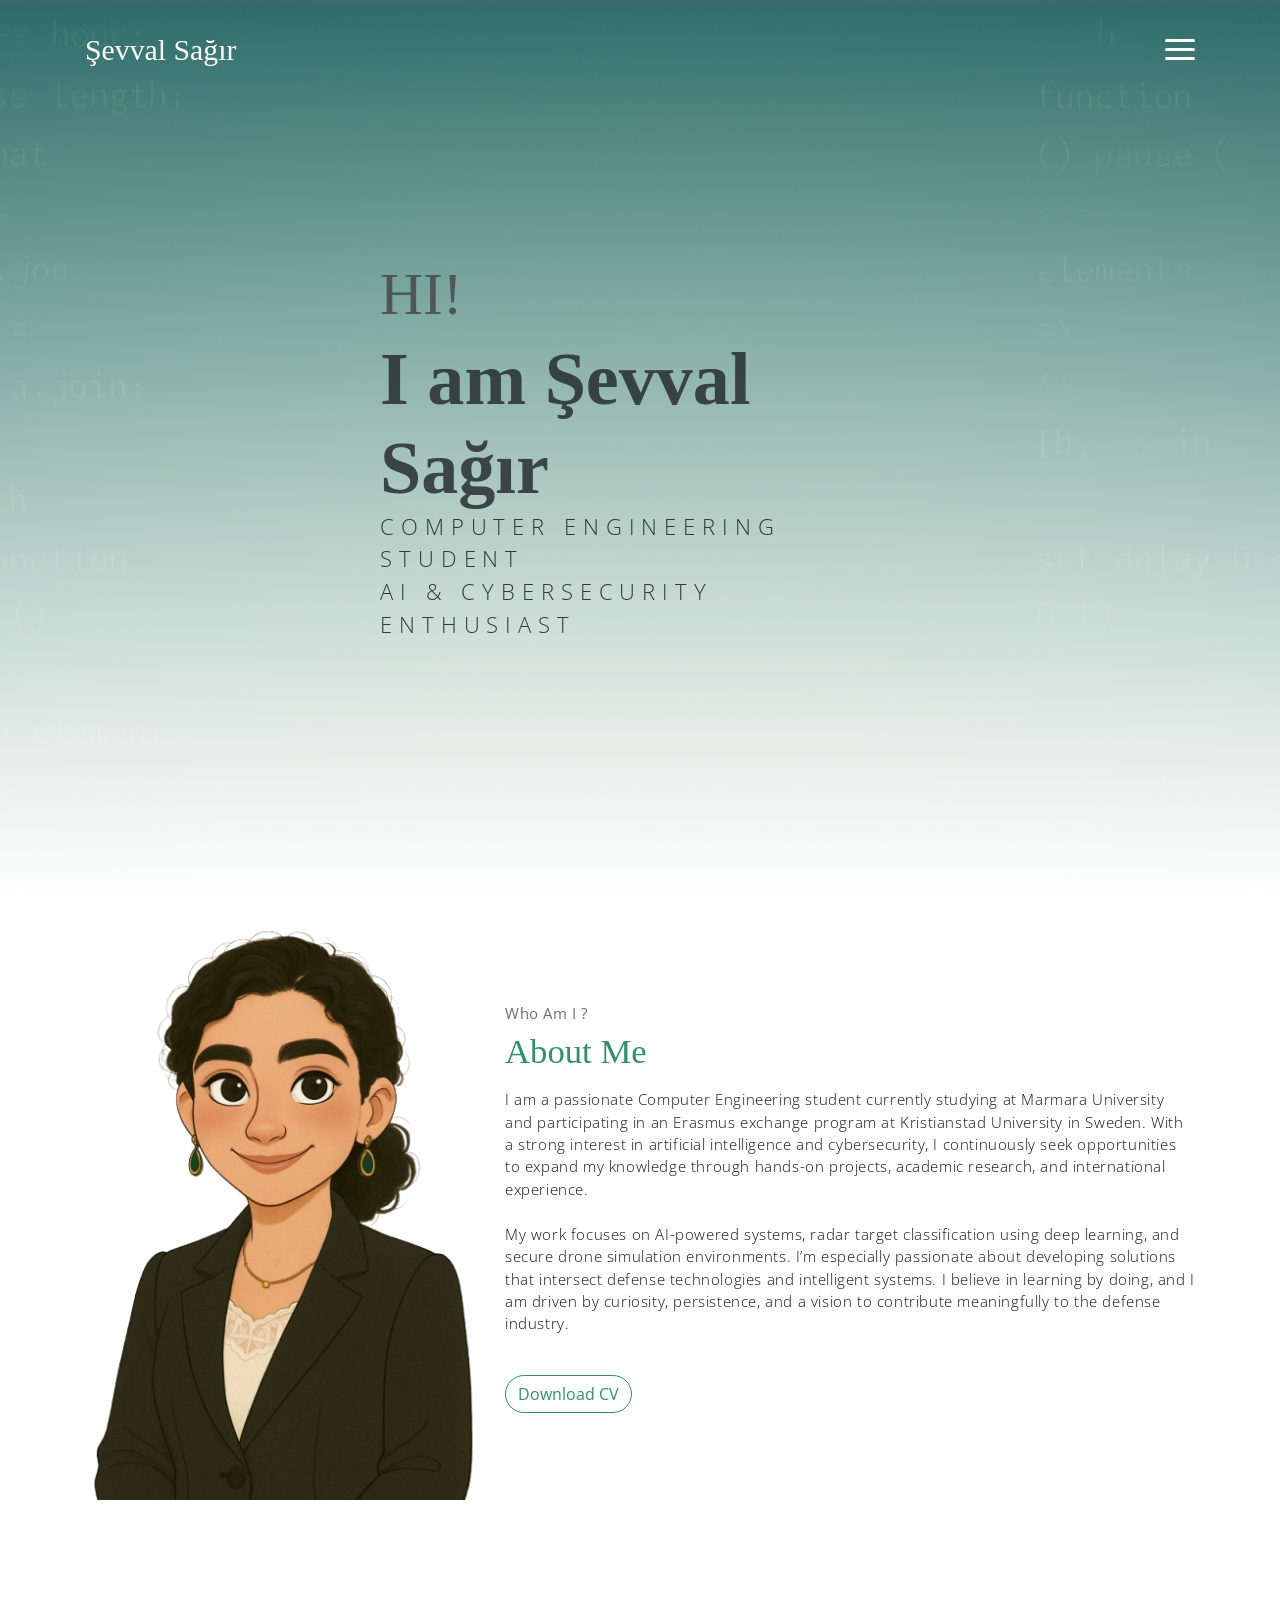
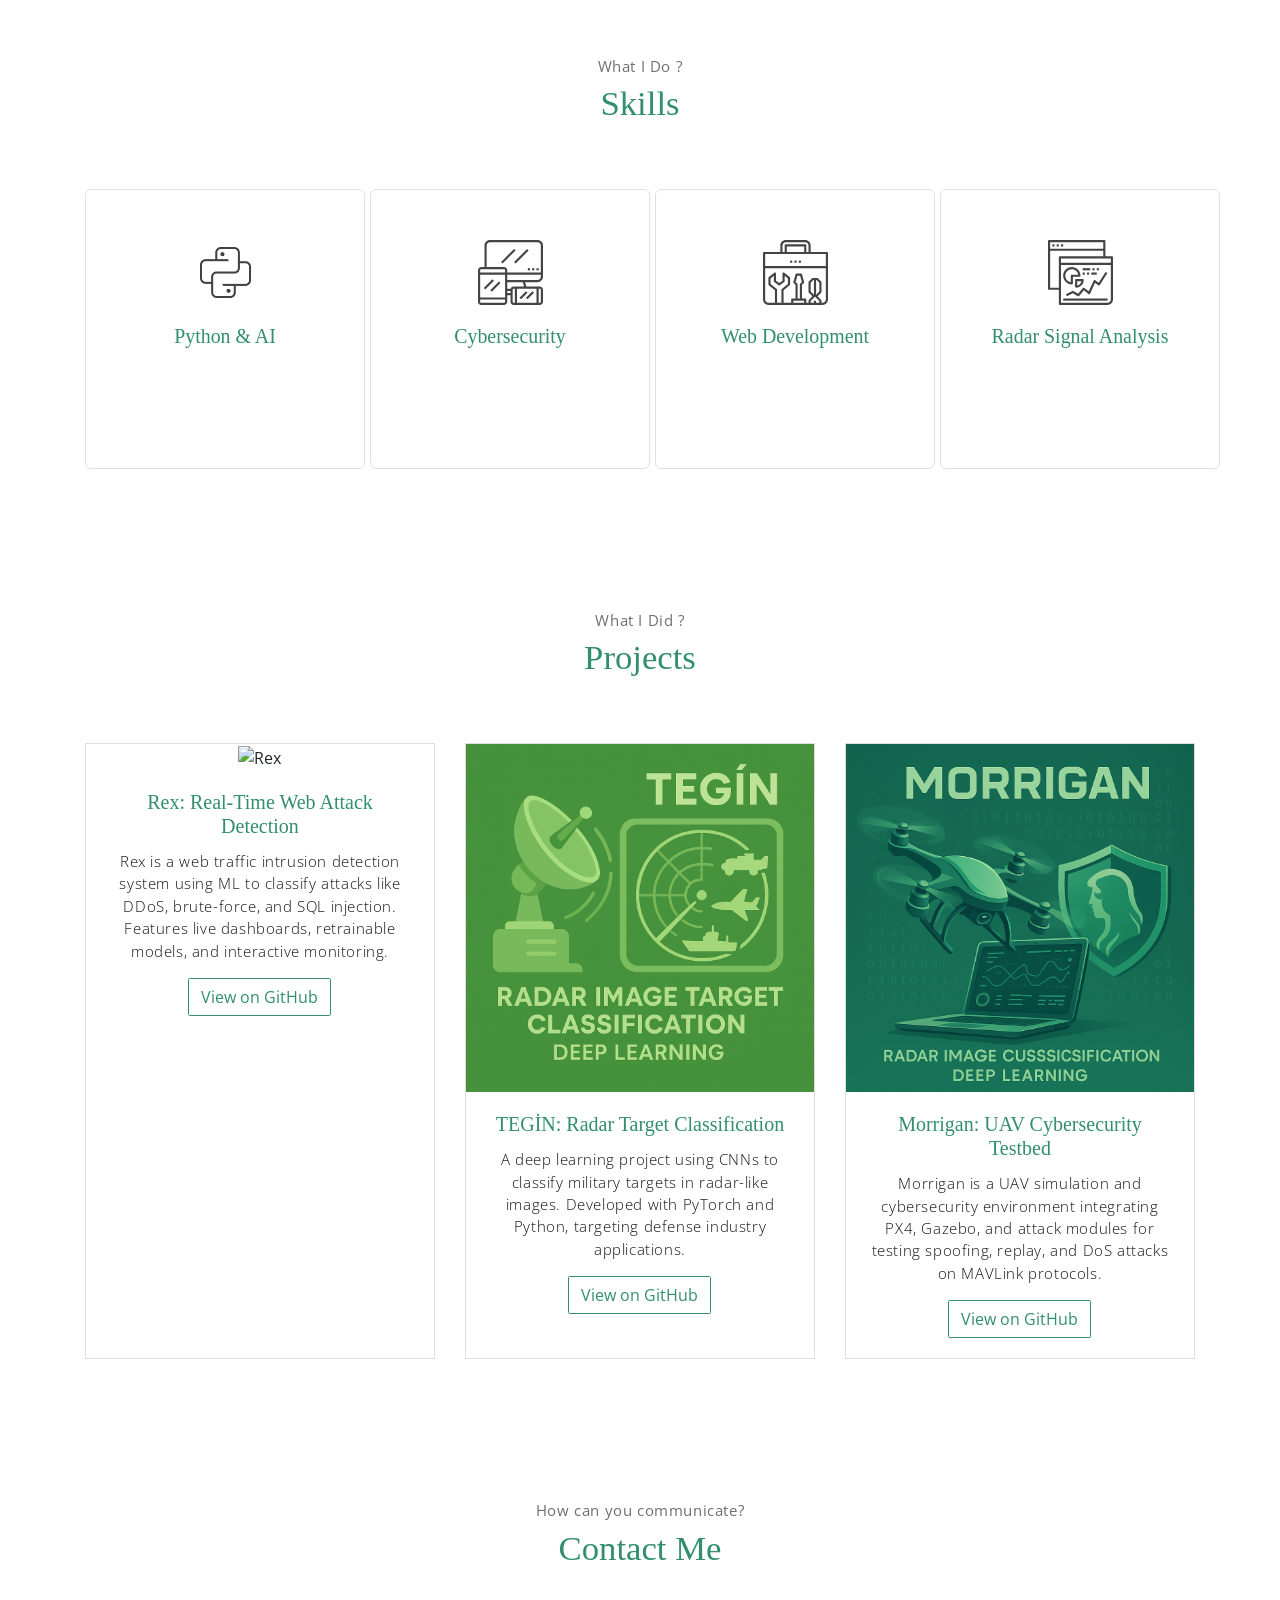
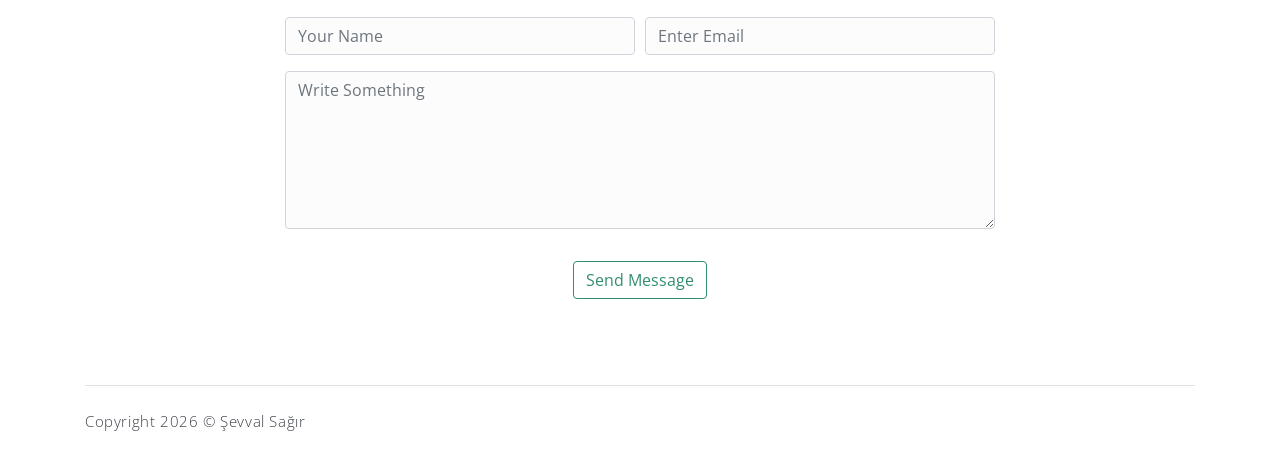
==== index.html @ aa416259 "button deleted" ====
<!DOCTYPE html>
<html lang="en">
<head>
    <meta name="google-site-verification" content="_rKBgtY5rsedYao-g-v3nLQU0LbtRqeBcRqSlI67izA" />
	<meta charset="utf-8">
    <meta name="viewport" content="width=device-width, initial-scale=1, shrink-to-fit=no">
    <title>Şevval Sağır | AI & Cybersecurity Portfolio</title>

<meta name="description" content="Portfolio of Şevval Sağır, a computer engineering student passionate about AI, cybersecurity, UAV systems, and machine learning projects.">

<meta name="keywords" content="Şevval Sağır, AI, cybersecurity, portfolio, drone simulation, radar analysis, machine learning, Python">

<meta name="author" content="Şevval Sağır">

    <title>Şevval Sağır</title>
    <!-- font icons -->
    <link rel="stylesheet" href="assets/vendors/themify-icons/css/themify-icons.css">
    <!-- Bootstrap + Meyawo main styles -->
	<link rel="stylesheet" href="assets/css/meyawo.css">
</head>
<body data-spy="scroll" data-target=".navbar" data-offset="40" id="home">

    <!-- Page Navbar -->
    <nav class="custom-navbar" data-spy="affix" data-offset-top="20">
        <div class="container">
            <a class="logo" href="#">Şevval Sağır</a>         
            <ul class="nav">
                <li class="item">
                    <a class="link" href="#home">Home</a>
                </li>
                <li class="item">
                    <a class="link" href="#about">About</a>
                </li>
                <li class="item">
                    <a class="link" href="#portfolio">Projects</a>

                </li>
                <li class="item">
                    <a class="link" href="#contact">Contact</a>
            </ul>
            <a href="javascript:void(0)" id="nav-toggle" class="hamburger hamburger--elastic">
                <div class="hamburger-box">
                  <div class="hamburger-inner"></div>
                </div>
            </a>
        </div>          
    </nav><!-- End of Page Navbar -->

    <!-- page header -->
    <header id="home" class="header">
        <div class="overlay"></div>
        <div class="header-content container">
            <h1 class="header-title">
                <span class="up">HI!</span>
                <span class="down">I am Şevval Sağır</span>
            </h1>
            <p class="header-subtitle">COMPUTER ENGINEERING STUDENT <br> AI & CYBERSECURITY ENTHUSIAST</p>            
        </div>              
    </header><!-- end of page header -->

    <!-- about section -->
    <section class="section pt-0" id="about">
        <!-- container -->
        <div class="container text-center">
            <!-- about wrapper -->
            <div class="about">
                <div class="about-img-holder">
                    <img src="assets/imgs/sev.png" class="about-img" alt="picture of Şevval Sağır">
                </div>
                <div class="about-caption">
                    <p class="section-subtitle">Who Am I ?</p>
                    <h2 class="section-title mb-3">About Me</h2>
                    <p>
                        I am a passionate Computer Engineering student currently studying at Marmara University and participating in an Erasmus exchange program at Kristianstad University in Sweden. With a strong interest in artificial intelligence and cybersecurity, I continuously seek opportunities to expand my knowledge through hands-on projects, academic research, and international experience.
                        <br><br> My work focuses on AI-powered systems, radar target classification using deep learning, and secure drone simulation environments. I’m especially passionate about developing solutions that intersect defense technologies and intelligent systems. I believe in learning by doing, and I am driven by curiosity, persistence, and a vision to contribute meaningfully to the defense industry.
                    </p>
                    <button class="btn-rounded btn btn-outline-primary mt-4">Download CV</button>
                </div>              
            </div><!-- end of about wrapper -->
        </div><!-- end of container -->
    </section> <!-- end of about section -->

<!-- service section -->
<section class="section" id="skills">
    <div class="container text-center">
        <p class="section-subtitle">What I Do ?</p>
        <h6 class="section-title mb-6">Skills</h6>
        <!-- row -->
        <div class="row">
            <div class="col-md-6 col-lg-3">
                <div class="service-card">
                    <div class="body">
                        <img src="assets/imgs/python.png" alt="Python Icon" class="icon">
                        <h6 class="title">Python & AI</h6>
                        <p class="subtitle">Experience in machine learning models, chatbot development, and AI-driven systems using Python.</p>
                    </div>
                </div>
            </div>
            <div class="col-md-6 col-lg-3">
                <div class="service-card">
                    <div class="body">
                        <img src="assets/imgs/responsive.svg" alt="Cybersecurity Icon" class="icon">
                        <h6 class="title">Cybersecurity</h6>
                        <p class="subtitle">Skilled in simulating and testing secure environments, with a focus on drone systems and Linux kernel modules.</p>
                    </div>
                </div>
            </div>
            <div class="col-md-6 col-lg-3">
                <div class="service-card">
                    <div class="body">
                        <img src="assets/imgs/toolbox.svg" alt="Web Design Icon" class="icon">
                        <h6 class="title">Web Development</h6>
                        <p class="subtitle">Proficient in HTML, CSS, JavaScript and responsive design; capable of building functional, elegant interfaces.</p>
                    </div>
                </div>
            </div>
            <div class="col-md-6 col-lg-3">
                <div class="service-card">
                    <div class="body">
                        <img src="assets/imgs/analytics.svg" alt="Radar Analysis Icon" class="icon">
                        <h6 class="title">Radar Signal Analysis</h6>
                        <p class="subtitle">Applying CNN to classify targets using radar image datasets such as MSTAR for defense-oriented applications.</p>
                    </div>
                </div>
            </div>
        </div><!-- end of row -->
    </div>
</section><!-- end of service section -->

<!-- portfolio section -->
<section class="section" id="portfolio">
    <div class="container text-center">
        <p class="section-subtitle">What I Did ?</p>
        <h6 class="section-title mb-6">Projects</h6>
        <!-- row -->
        <div class="row">
            <div class="col-md-6 col-lg-4">
                <div class="card portfolio-card h-100">
                    <img src="assets/imgs/rex.png" class="card-img-top" alt="Rex">
                    <div class="card-body">
                        <h5 class="card-title">Rex: Real-Time Web Attack Detection</h5>
                        <p class="card-text">Rex is a web traffic intrusion detection system using ML to classify attacks like DDoS, brute-force, and SQL injection. Features live dashboards, retrainable models, and interactive monitoring.</p>
                        <a href="https://github.com/sevvalsagir/Rex-AI" target="_blank" class="btn btn-outline-primary">View on GitHub</a>
                    </div>
                </div>
            </div>

            <div class="col-md-6 col-lg-4">
                <div class="card portfolio-card h-100">
                    <img src="assets/imgs/tegin.png" class="card-img-top" alt="TEGİN">
                    <div class="card-body">
                        <h5 class="card-title">TEGİN: Radar Target Classification</h5>
                        <p class="card-text">A deep learning project using CNNs to classify military targets in radar-like images. Developed with PyTorch and Python, targeting defense industry applications.</p>
                        <a href="https://github.com/sevvalsagir/tegin" target="_blank" class="btn btn-outline-primary">View on GitHub</a>
                    </div>
                </div>
            </div>

            <div class="col-md-6 col-lg-4">
                <div class="card portfolio-card h-100">
                    <img src="assets/imgs/mor.png" class="card-img-top" alt="Morrigan">
                    <div class="card-body">
                        <h5 class="card-title">Morrigan: UAV Cybersecurity Testbed</h5>
                        <p class="card-text">Morrigan is a UAV simulation and cybersecurity environment integrating PX4, Gazebo, and attack modules for testing spoofing, replay, and DoS attacks on MAVLink protocols.</p>
                        <a href="https://github.com/sevvalsagir/morrigan-uav-cyberlab" target="_blank" class="btn btn-outline-primary">View on GitHub</a>
                    </div>
                </div>
            </div>

        
        </div><!-- end of row -->
    </div><!-- end of container -->
</section> <!-- end of portfolio section -->

    <!-- contact section -->
<section class="section" id="contact">
    <div class="container text-center">
        <p class="section-subtitle">How can you communicate?</p>
        <h6 class="section-title mb-5">Contact Me</h6>
        <!-- contact form -->
        <form action="https://formspree.io/f/mqaqkdav" method="POST" class="contact-form col-md-10 col-lg-8 m-auto">
            <div class="form-row">
                <div class="form-group col-sm-6">
                    <input type="text" name="name" class="form-control" placeholder="Your Name" required>                 
                </div>
                <div class="form-group col-sm-6">
                    <input type="email" name="email" class="form-control" placeholder="Enter Email" required>                 
                </div>
                <div class="form-group col-sm-12">
                    <textarea name="message" id="comment" rows="6" class="form-control" placeholder="Write Something" required></textarea>
                </div>
                <div class="form-group col-sm-12 mt-3">
                    <input type="submit" value="Send Message" class="btn btn-outline-primary rounded">                 
                </div>
            </div>  
        </form><!-- end of contact form -->
    </div><!-- end of container -->
</section><!-- end of contact section -->

    <!-- footer -->
    <div class="container">
        <footer class="footer">       
            <p class="mb-0">Copyright <script>document.write(new Date().getFullYear())</script> &copy; <a href="http://www.devcrud.com">Şevval Sağır</a></p>
           
        </footer>
    </div> <!-- end of page footer -->
	
	<!-- core  -->
    <script src="assets/vendors/jquery/jquery-3.4.1.js"></script>
    <script src="assets/vendors/bootstrap/bootstrap.bundle.js"></script>

    <!-- bootstrap 3 affix -->
	<script src="assets/vendors/bootstrap/bootstrap.affix.js"></script>

    <!-- Meyawo js -->
    <script src="assets/js/meyawo.js"></script>

</body>
</html>
---- assets/vendors/themify-icons/css/themify-icons.css ----
@font-face {
	font-family: 'themify';
	src:url("../fonts/themify.eot?-fvbane");
	src:url("../fonts/themify.eot?#iefix-fvbane") format("embedded-opentype"),
		url("../fonts/themify.woff?-fvbane") format("woff"),
		url("../fonts/themify.ttf?-fvbane") format("truetype"),
		url("../fonts/themify.svg?-fvbane#themify") format("svg");
	font-weight: normal;
	font-style: normal;
}

[class^="ti-"], [class*=" ti-"] {
	font-family: 'themify';
	speak: none;
	font-style: normal;
	font-weight: normal;
	font-variant: normal;
	text-transform: none;
	line-height: 1;

	/* Better Font Rendering =========== */
	-webkit-font-smoothing: antialiased;
	-moz-osx-font-smoothing: grayscale;
}

.ti-wand:before {
	content: "\e600";
}
.ti-volume:before {
	content: "\e601";
}
.ti-user:before {
	content: "\e602";
}
.ti-unlock:before {
	content: "\e603";
}
.ti-unlink:before {
	content: "\e604";
}
.ti-trash:before {
	content: "\e605";
}
.ti-thought:before {
	content: "\e606";
}
.ti-target:before {
	content: "\e607";
}
.ti-tag:before {
	content: "\e608";
}
.ti-tablet:before {
	content: "\e609";
}
.ti-star:before {
	content: "\e60a";
}
.ti-spray:before {
	content: "\e60b";
}
.ti-signal:before {
	content: "\e60c";
}
.ti-shopping-cart:before {
	content: "\e60d";
}
.ti-shopping-cart-full:before {
	content: "\e60e";
}
.ti-settings:before {
	content: "\e60f";
}
.ti-search:before {
	content: "\e610";
}
.ti-zoom-in:before {
	content: "\e611";
}
.ti-zoom-out:before {
	content: "\e612";
}
.ti-cut:before {
	content: "\e613";
}
.ti-ruler:before {
	content: "\e614";
}
.ti-ruler-pencil:before {
	content: "\e615";
}
.ti-ruler-alt:before {
	content: "\e616";
}
.ti-bookmark:before {
	content: "\e617";
}
.ti-bookmark-alt:before {
	content: "\e618";
}
.ti-reload:before {
	content: "\e619";
}
.ti-plus:before {
	content: "\e61a";
}
.ti-pin:before {
	content: "\e61b";
}
.ti-pencil:before {
	content: "\e61c";
}
.ti-pencil-alt:before {
	content: "\e61d";
}
.ti-paint-roller:before {
	content: "\e61e";
}
.ti-paint-bucket:before {
	content: "\e61f";
}
.ti-na:before {
	content: "\e620";
}
.ti-mobile:before {
	content: "\e621";
}
.ti-minus:before {
	content: "\e622";
}
.ti-medall:before {
	content: "\e623";
}
.ti-medall-alt:before {
	content: "\e624";
}
.ti-marker:before {
	content: "\e625";
}
.ti-marker-alt:before {
	content: "\e626";
}
.ti-arrow-up:before {
	content: "\e627";
}
.ti-arrow-right:before {
	content: "\e628";
}
.ti-arrow-left:before {
	content: "\e629";
}
.ti-arrow-down:before {
	content: "\e62a";
}
.ti-lock:before {
	content: "\e62b";
}
.ti-location-arrow:before {
	content: "\e62c";
}
.ti-link:before {
	content: "\e62d";
}
.ti-layout:before {
	content: "\e62e";
}
.ti-layers:before {
	content: "\e62f";
}
.ti-layers-alt:before {
	content: "\e630";
}
.ti-key:before {
	content: "\e631";
}
.ti-import:before {
	content: "\e632";
}
.ti-image:before {
	content: "\e633";
}
.ti-heart:before {
	content: "\e634";
}
.ti-heart-broken:before {
	content: "\e635";
}
.ti-hand-stop:before {
	content: "\e636";
}
.ti-hand-open:before {
	content: "\e637";
}
.ti-hand-drag:before {
	content: "\e638";
}
.ti-folder:before {
	content: "\e639";
}
.ti-flag:before {
	content: "\e63a";
}
.ti-flag-alt:before {
	content: "\e63b";
}
.ti-flag-alt-2:before {
	content: "\e63c";
}
.ti-eye:before {
	content: "\e63d";
}
.ti-export:before {
	content: "\e63e";
}
.ti-exchange-vertical:before {
	content: "\e63f";
}
.ti-desktop:before {
	content: "\e640";
}
.ti-cup:before {
	content: "\e641";
}
.ti-crown:before {
	content: "\e642";
}
.ti-comments:before {
	content: "\e643";
}
.ti-comment:before {
	content: "\e644";
}
.ti-comment-alt:before {
	content: "\e645";
}
.ti-close:before {
	content: "\e646";
}
.ti-clip:before {
	content: "\e647";
}
.ti-angle-up:before {
	content: "\e648";
}
.ti-angle-right:before {
	content: "\e649";
}
.ti-angle-left:before {
	content: "\e64a";
}
.ti-angle-down:before {
	content: "\e64b";
}
.ti-check:before {
	content: "\e64c";
}
.ti-check-box:before {
	content: "\e64d";
}
.ti-camera:before {
	content: "\e64e";
}
.ti-announcement:before {
	content: "\e64f";
}
.ti-brush:before {
	content: "\e650";
}
.ti-briefcase:before {
	content: "\e651";
}
.ti-bolt:before {
	content: "\e652";
}
.ti-bolt-alt:before {
	content: "\e653";
}
.ti-blackboard:before {
	content: "\e654";
}
.ti-bag:before {
	content: "\e655";
}
.ti-move:before {
	content: "\e656";
}
.ti-arrows-vertical:before {
	content: "\e657";
}
.ti-arrows-horizontal:before {
	content: "\e658";
}
.ti-fullscreen:before {
	content: "\e659";
}
.ti-arrow-top-right:before {
	content: "\e65a";
}
.ti-arrow-top-left:before {
	content: "\e65b";
}
.ti-arrow-circle-up:before {
	content: "\e65c";
}
.ti-arrow-circle-right:before {
	content: "\e65d";
}
.ti-arrow-circle-left:before {
	content: "\e65e";
}
.ti-arrow-circle-down:before {
	content: "\e65f";
}
.ti-angle-double-up:before {
	content: "\e660";
}
.ti-angle-double-right:before {
	content: "\e661";
}
.ti-angle-double-left:before {
	content: "\e662";
}
.ti-angle-double-down:before {
	content: "\e663";
}
.ti-zip:before {
	content: "\e664";
}
.ti-world:before {
	content: "\e665";
}
.ti-wheelchair:before {
	content: "\e666";
}
.ti-view-list:before {
	content: "\e667";
}
.ti-view-list-alt:before {
	content: "\e668";
}
.ti-view-grid:before {
	content: "\e669";
}
.ti-uppercase:before {
	content: "\e66a";
}
.ti-upload:before {
	content: "\e66b";
}
.ti-underline:before {
	content: "\e66c";
}
.ti-truck:before {
	content: "\e66d";
}
.ti-timer:before {
	content: "\e66e";
}
.ti-ticket:before {
	content: "\e66f";
}
.ti-thumb-up:before {
	content: "\e670";
}
.ti-thumb-down:before {
	content: "\e671";
}
.ti-text:before {
	content: "\e672";
}
.ti-stats-up:before {
	content: "\e673";
}
.ti-stats-down:before {
	content: "\e674";
}
.ti-split-v:before {
	content: "\e675";
}
.ti-split-h:before {
	content: "\e676";
}
.ti-smallcap:before {
	content: "\e677";
}
.ti-shine:before {
	content: "\e678";
}
.ti-shift-right:before {
	content: "\e679";
}
.ti-shift-left:before {
	content: "\e67a";
}
.ti-shield:before {
	content: "\e67b";
}
.ti-notepad:before {
	content: "\e67c";
}
.ti-server:before {
	content: "\e67d";
}
.ti-quote-right:before {
	content: "\e67e";
}
.ti-quote-left:before {
	content: "\e67f";
}
.ti-pulse:before {
	content: "\e680";
}
.ti-printer:before {
	content: "\e681";
}
.ti-power-off:before {
	content: "\e682";
}
.ti-plug:before {
	content: "\e683";
}
.ti-pie-chart:before {
	content: "\e684";
}
.ti-paragraph:before {
	content: "\e685";
}
.ti-panel:before {
	content: "\e686";
}
.ti-package:before {
	content: "\e687";
}
.ti-music:before {
	content: "\e688";
}
.ti-music-alt:before {
	content: "\e689";
}
.ti-mouse:before {
	content: "\e68a";
}
.ti-mouse-alt:before {
	content: "\e68b";
}
.ti-money:before {
	content: "\e68c";
}
.ti-microphone:before {
	content: "\e68d";
}
.ti-menu:before {
	content: "\e68e";
}
.ti-menu-alt:before {
	content: "\e68f";
}
.ti-map:before {
	content: "\e690";
}
.ti-map-alt:before {
	content: "\e691";
}
.ti-loop:before {
	content: "\e692";
}
.ti-location-pin:before {
	content: "\e693";
}
.ti-list:before {
	content: "\e694";
}
.ti-light-bulb:before {
	content: "\e695";
}
.ti-Italic:before {
	content: "\e696";
}
.ti-info:before {
	content: "\e697";
}
.ti-infinite:before {
	content: "\e698";
}
.ti-id-badge:before {
	content: "\e699";
}
.ti-hummer:before {
	content: "\e69a";
}
.ti-home:before {
	content: "\e69b";
}
.ti-help:before {
	content: "\e69c";
}
.ti-headphone:before {
	content: "\e69d";
}
.ti-harddrives:before {
	content: "\e69e";
}
.ti-harddrive:before {
	content: "\e69f";
}
.ti-gift:before {
	content: "\e6a0";
}
.ti-game:before {
	content: "\e6a1";
}
.ti-filter:before {
	content: "\e6a2";
}
.ti-files:before {
	content: "\e6a3";
}
.ti-file:before {
	content: "\e6a4";
}
.ti-eraser:before {
	content: "\e6a5";
}
.ti-envelope:before {
	content: "\e6a6";
}
.ti-download:before {
	content: "\e6a7";
}
.ti-direction:before {
	content: "\e6a8";
}
.ti-direction-alt:before {
	content: "\e6a9";
}
.ti-dashboard:before {
	content: "\e6aa";
}
.ti-control-stop:before {
	content: "\e6ab";
}
.ti-control-shuffle:before {
	content: "\e6ac";
}
.ti-control-play:before {
	content: "\e6ad";
}
.ti-control-pause:before {
	content: "\e6ae";
}
.ti-control-forward:before {
	content: "\e6af";
}
.ti-control-backward:before {
	content: "\e6b0";
}
.ti-cloud:before {
	content: "\e6b1";
}
.ti-cloud-up:before {
	content: "\e6b2";
}
.ti-cloud-down:before {
	content: "\e6b3";
}
.ti-clipboard:before {
	content: "\e6b4";
}
.ti-car:before {
	content: "\e6b5";
}
.ti-calendar:before {
	content: "\e6b6";
}
.ti-book:before {
	content: "\e6b7";
}
.ti-bell:before {
	content: "\e6b8";
}
.ti-basketball:before {
	content: "\e6b9";
}
.ti-bar-chart:before {
	content: "\e6ba";
}
.ti-bar-chart-alt:before {
	content: "\e6bb";
}
.ti-back-right:before {
	content: "\e6bc";
}
.ti-back-left:before {
	content: "\e6bd";
}
.ti-arrows-corner:before {
	content: "\e6be";
}
.ti-archive:before {
	content: "\e6bf";
}
.ti-anchor:before {
	content: "\e6c0";
}
.ti-align-right:before {
	content: "\e6c1";
}
.ti-align-left:before {
	content: "\e6c2";
}
.ti-align-justify:before {
	content: "\e6c3";
}
.ti-align-center:before {
	content: "\e6c4";
}
.ti-alert:before {
	content: "\e6c5";
}
.ti-alarm-clock:before {
	content: "\e6c6";
}
.ti-agenda:before {
	content: "\e6c7";
}
.ti-write:before {
	content: "\e6c8";
}
.ti-window:before {
	content: "\e6c9";
}
.ti-widgetized:before {
	content: "\e6ca";
}
.ti-widget:before {
	content: "\e6cb";
}
.ti-widget-alt:before {
	content: "\e6cc";
}
.ti-wallet:before {
	content: "\e6cd";
}
.ti-video-clapper:before {
	content: "\e6ce";
}
.ti-video-camera:before {
	content: "\e6cf";
}
.ti-vector:before {
	content: "\e6d0";
}
.ti-themify-logo:before {
	content: "\e6d1";
}
.ti-themify-favicon:before {
	content: "\e6d2";
}
.ti-themify-favicon-alt:before {
	content: "\e6d3";
}
.ti-support:before {
	content: "\e6d4";
}
.ti-stamp:before {
	content: "\e6d5";
}
.ti-split-v-alt:before {
	content: "\e6d6";
}
.ti-slice:before {
	content: "\e6d7";
}
.ti-shortcode:before {
	content: "\e6d8";
}
.ti-shift-right-alt:before {
	content: "\e6d9";
}
.ti-shift-left-alt:before {
	content: "\e6da";
}
.ti-ruler-alt-2:before {
	content: "\e6db";
}
.ti-receipt:before {
	content: "\e6dc";
}
.ti-pin2:before {
	content: "\e6dd";
}
.ti-pin-alt:before {
	content: "\e6de";
}
.ti-pencil-alt2:before {
	content: "\e6df";
}
.ti-palette:before {
	content: "\e6e0";
}
.ti-more:before {
	content: "\e6e1";
}
.ti-more-alt:before {
	content: "\e6e2";
}
.ti-microphone-alt:before {
	content: "\e6e3";
}
.ti-magnet:before {
	content: "\e6e4";
}
.ti-line-double:before {
	content: "\e6e5";
}
.ti-line-dotted:before {
	content: "\e6e6";
}
.ti-line-dashed:before {
	content: "\e6e7";
}
.ti-layout-width-full:before {
	content: "\e6e8";
}
.ti-layout-width-default:before {
	content: "\e6e9";
}
.ti-layout-width-default-alt:before {
	content: "\e6ea";
}
.ti-layout-tab:before {
	content: "\e6eb";
}
.ti-layout-tab-window:before {
	content: "\e6ec";
}
.ti-layout-tab-v:before {
	content: "\e6ed";
}
.ti-layout-tab-min:before {
	content: "\e6ee";
}
.ti-layout-slider:before {
	content: "\e6ef";
}
.ti-layout-slider-alt:before {
	content: "\e6f0";
}
.ti-layout-sidebar-right:before {
	content: "\e6f1";
}
.ti-layout-sidebar-none:before {
	content: "\e6f2";
}
.ti-layout-sidebar-left:before {
	content: "\e6f3";
}
.ti-layout-placeholder:before {
	content: "\e6f4";
}
.ti-layout-menu:before {
	content: "\e6f5";
}
.ti-layout-menu-v:before {
	content: "\e6f6";
}
.ti-layout-menu-separated:before {
	content: "\e6f7";
}
.ti-layout-menu-full:before {
	content: "\e6f8";
}
.ti-layout-media-right-alt:before {
	content: "\e6f9";
}
.ti-layout-media-right:before {
	content: "\e6fa";
}
.ti-layout-media-overlay:before {
	content: "\e6fb";
}
.ti-layout-media-overlay-alt:before {
	content: "\e6fc";
}
.ti-layout-media-overlay-alt-2:before {
	content: "\e6fd";
}
.ti-layout-media-left-alt:before {
	content: "\e6fe";
}
.ti-layout-media-left:before {
	content: "\e6ff";
}
.ti-layout-media-center-alt:before {
	content: "\e700";
}
.ti-layout-media-center:before {
	content: "\e701";
}
.ti-layout-list-thumb:before {
	content: "\e702";
}
.ti-layout-list-thumb-alt:before {
	content: "\e703";
}
.ti-layout-list-post:before {
	content: "\e704";
}
.ti-layout-list-large-image:before {
	content: "\e705";
}
.ti-layout-line-solid:before {
	content: "\e706";
}
.ti-layout-grid4:before {
	content: "\e707";
}
.ti-layout-grid3:before {
	content: "\e708";
}
.ti-layout-grid2:before {
	content: "\e709";
}
.ti-layout-grid2-thumb:before {
	content: "\e70a";
}
.ti-layout-cta-right:before {
	content: "\e70b";
}
.ti-layout-cta-left:before {
	content: "\e70c";
}
.ti-layout-cta-center:before {
	content: "\e70d";
}
.ti-layout-cta-btn-right:before {
	content: "\e70e";
}
.ti-layout-cta-btn-left:before {
	content: "\e70f";
}
.ti-layout-column4:before {
	content: "\e710";
}
.ti-layout-column3:before {
	content: "\e711";
}
.ti-layout-column2:before {
	content: "\e712";
}
.ti-layout-accordion-separated:before {
	content: "\e713";
}
.ti-layout-accordion-merged:before {
	content: "\e714";
}
.ti-layout-accordion-list:before {
	content: "\e715";
}
.ti-ink-pen:before {
	content: "\e716";
}
.ti-info-alt:before {
	content: "\e717";
}
.ti-help-alt:before {
	content: "\e718";
}
.ti-headphone-alt:before {
	content: "\e719";
}
.ti-hand-point-up:before {
	content: "\e71a";
}
.ti-hand-point-right:before {
	content: "\e71b";
}
.ti-hand-point-left:before {
	content: "\e71c";
}
.ti-hand-point-down:before {
	content: "\e71d";
}
.ti-gallery:before {
	content: "\e71e";
}
.ti-face-smile:before {
	content: "\e71f";
}
.ti-face-sad:before {
	content: "\e720";
}
.ti-credit-card:before {
	content: "\e721";
}
.ti-control-skip-forward:before {
	content: "\e722";
}
.ti-control-skip-backward:before {
	content: "\e723";
}
.ti-control-record:before {
	content: "\e724";
}
.ti-control-eject:before {
	content: "\e725";
}
.ti-comments-smiley:before {
	content: "\e726";
}
.ti-brush-alt:before {
	content: "\e727";
}
.ti-youtube:before {
	content: "\e728";
}
.ti-vimeo:before {
	content: "\e729";
}
.ti-twitter:before {
	content: "\e72a";
}
.ti-time:before {
	content: "\e72b";
}
.ti-tumblr:before {
	content: "\e72c";
}
.ti-skype:before {
	content: "\e72d";
}
.ti-share:before {
	content: "\e72e";
}
.ti-share-alt:before {
	content: "\e72f";
}
.ti-rocket:before {
	content: "\e730";
}
.ti-pinterest:before {
	content: "\e731";
}
.ti-new-window:before {
	content: "\e732";
}
.ti-microsoft:before {
	content: "\e733";
}
.ti-list-ol:before {
	content: "\e734";
}
.ti-linkedin:before {
	content: "\e735";
}
.ti-layout-sidebar-2:before {
	content: "\e736";
}
.ti-layout-grid4-alt:before {
	content: "\e737";
}
.ti-layout-grid3-alt:before {
	content: "\e738";
}
.ti-layout-grid2-alt:before {
	content: "\e739";
}
.ti-layout-column4-alt:before {
	content: "\e73a";
}
.ti-layout-column3-alt:before {
	content: "\e73b";
}
.ti-layout-column2-alt:before {
	content: "\e73c";
}
.ti-instagram:before {
	content: "\e73d";
}
.ti-google:before {
	content: "\e73e";
}
.ti-github:before {
	content: "\e73f";
}
.ti-flickr:before {
	content: "\e740";
}
.ti-facebook:before {
	content: "\e741";
}
.ti-dropbox:before {
	content: "\e742";
}
.ti-dribbble:before {
	content: "\e743";
}
.ti-apple:before {
	content: "\e744";
}
.ti-android:before {
	content: "\e745";
}
.ti-save:before {
	content: "\e746";
}
.ti-save-alt:before {
	content: "\e747";
}
.ti-yahoo:before {
	content: "\e748";
}
.ti-wordpress:before {
	content: "\e749";
}
.ti-vimeo-alt:before {
	content: "\e74a";
}
.ti-twitter-alt:before {
	content: "\e74b";
}
.ti-tumblr-alt:before {
	content: "\e74c";
}
.ti-trello:before {
	content: "\e74d";
}
.ti-stack-overflow:before {
	content: "\e74e";
}
.ti-soundcloud:before {
	content: "\e74f";
}
.ti-sharethis:before {
	content: "\e750";
}
.ti-sharethis-alt:before {
	content: "\e751";
}
.ti-reddit:before {
	content: "\e752";
}
.ti-pinterest-alt:before {
	content: "\e753";
}
.ti-microsoft-alt:before {
	content: "\e754";
}
.ti-linux:before {
	content: "\e755";
}
.ti-jsfiddle:before {
	content: "\e756";
}
.ti-joomla:before {
	content: "\e757";
}
.ti-html5:before {
	content: "\e758";
}
.ti-flickr-alt:before {
	content: "\e759";
}
.ti-email:before {
	content: "\e75a";
}
.ti-drupal:before {
	content: "\e75b";
}
.ti-dropbox-alt:before {
	content: "\e75c";
}
.ti-css3:before {
	content: "\e75d";
}
.ti-rss:before {
	content: "\e75e";
}
.ti-rss-alt:before {
	content: "\e75f";
}
---- assets/css/meyawo.css ----
@charset "UTF-8";
/*!
=========================================================
* Meyawo Landing page
=========================================================

* Copyright: 2019 DevCRUD (https://devcrud.com)
* Licensed: (https://devcrud.com/licenses)
* Coded by www.devcrud.com

=========================================================

* The above copyright notice and this permission notice shall be included in all copies or substantial portions of the Software.
*/
@import url("https://fonts.googleapis.com/css?family=Baloo+Paaji|Open+Sans:300,300i,400,400i,600,600i,700,700i");
:root {
  --blue: #1e549f;
  --indigo: #328E6E;
  --purple: #67AE6E;
  --pink: #e83e8c;
  --red: #ec185d;
  --orange: #ff6d02;
  --yellow: #ffc107;
  --green: #1bb74f;
  --teal: #20c997;
  --cyan: #17a2b8;
  --white: #fff;
  --gray: #6c757d;
  --gray-dark: #393e46;
  --primary: #328E6E;
  --secondary: #67AE6E;
  --accent: #90C67C;
  --light-bg: #E1EEBC;
  --success: #1bb74f;
  --info: #17a2b8;
  --warning: #ff6d02;
  --danger: #ec185d;
  --light: #f8f9fa;
  --dark: #212529;
  --breakpoint-xs: 0;
  --breakpoint-sm: 576px;
  --breakpoint-md: 768px;
  --breakpoint-lg: 992px;
  --breakpoint-xl: 1200px;
  --font-family-sans-serif: "Open Sans", sans-serif;
  --font-family-monospace: SFMono-Regular, Menlo, Monaco, Consolas, "Liberation Mono", "Courier New", monospace;
}

*,
*::before,
*::after {
  box-sizing: border-box;
}



html {
  font-family: sans-serif;
  line-height: 1.15;
  -webkit-text-size-adjust: 100%;
  -webkit-tap-highlight-color: rgba(0, 0, 0, 0);
}

article, aside, figcaption, figure, footer, header, hgroup, main, nav, section {
  display: block;
}

body {
  margin: 0;
  font-family: "Open Sans", sans-serif;
  font-size: 1rem;
  font-weight: 400;
  line-height: 1.5;
  color: #212529;
  text-align: left;
  background-color: #fff;
}

[tabindex="-1"]:focus {
  outline: 0 !important;
}

hr {
  box-sizing: content-box;
  height: 0;
  overflow: visible;
}

h1, h2, h3, h4, h5, h6 {
  margin-top: 0;
  margin-bottom: 0.5rem;
}

p {
  margin-top: 0;
  margin-bottom: 1rem;
}

abbr[title],
abbr[data-original-title] {
  text-decoration: underline;
  -webkit-text-decoration: underline dotted;
          text-decoration: underline dotted;
  cursor: help;
  border-bottom: 0;
  -webkit-text-decoration-skip-ink: none;
          text-decoration-skip-ink: none;
}

span.up {
  color: #ffffff;
}

address {
  margin-bottom: 1rem;
  font-style: normal;
  line-height: inherit;
}

ol,
ul,
dl {
  margin-top: 0;
  margin-bottom: 1rem;
}

ol ol,
ul ul,
ol ul,
ul ol {
  margin-bottom: 0;
}

dt {
  font-weight: 700;
}

dd {
  margin-bottom: .5rem;
  margin-left: 0;
}

blockquote {
  margin: 0 0 1rem;
}

b,
strong {
  font-weight: bolder;
}

small {
  font-size: 80%;
}

sub,
sup {
  position: relative;
  font-size: 75%;
  line-height: 0;
  vertical-align: baseline;
}

sub {
  bottom: -.25em;
}

sup {
  top: -.5em;
}

a {
  color: #328E6E;
  text-decoration: none;
  background-color: transparent;
}

a:hover {
  color: #493f75;
  text-decoration: none;
}

a:not([href]):not([tabindex]) {
  color: inherit;
  text-decoration: none;
}

a:not([href]):not([tabindex]):hover, a:not([href]):not([tabindex]):focus {
  color: inherit;
  text-decoration: none;
}

a:not([href]):not([tabindex]):focus {
  outline: 0;
}

pre,
code,
kbd,
samp {
  font-family: SFMono-Regular, Menlo, Monaco, Consolas, "Liberation Mono", "Courier New", monospace;
  font-size: 1em;
}

pre {
  margin-top: 0;
  margin-bottom: 1rem;
  overflow: auto;
}

figure {
  margin: 0 0 1rem;
}

img {
  vertical-align: middle;
  border-style: none;
}

svg {
  overflow: hidden;
  vertical-align: middle;
}

table {
  border-collapse: collapse;
}

caption {
  padding-top: 0.75rem;
  padding-bottom: 0.75rem;
  color: #6c757d;
  text-align: left;
  caption-side: bottom;
}

th {
  text-align: inherit;
}

label {
  display: inline-block;
  margin-bottom: 0.5rem;
}

button {
  border-radius: 0;
}

button:focus {
  outline: 1px dotted;
  outline: 5px auto -webkit-focus-ring-color;
}

input,
button,
select,
optgroup,
textarea {
  margin: 0;
  font-family: inherit;
  font-size: inherit;
  line-height: inherit;
}

button,
input {
  overflow: visible;
}

button,
select {
  text-transform: none;
}

select {
  word-wrap: normal;
}

button,
[type="button"],
[type="reset"],
[type="submit"] {
  -webkit-appearance: button;
}

button:not(:disabled),
[type="button"]:not(:disabled),
[type="reset"]:not(:disabled),
[type="submit"]:not(:disabled) {
  cursor: pointer;
}

button::-moz-focus-inner,
[type="button"]::-moz-focus-inner,
[type="reset"]::-moz-focus-inner,
[type="submit"]::-moz-focus-inner {
  padding: 0;
  border-style: none;
}

input[type="radio"],
input[type="checkbox"] {
  box-sizing: border-box;
  padding: 0;
}

input[type="date"],
input[type="time"],
input[type="datetime-local"],
input[type="month"] {
  -webkit-appearance: listbox;
}

textarea {
  overflow: auto;
  resize: vertical;
}

fieldset {
  min-width: 0;
  padding: 0;
  margin: 0;
  border: 0;
}

legend {
  display: block;
  width: 100%;
  max-width: 100%;
  padding: 0;
  margin-bottom: .5rem;
  font-size: 1.5rem;
  line-height: inherit;
  color: inherit;
  white-space: normal;
}

progress {
  vertical-align: baseline;
}

[type="number"]::-webkit-inner-spin-button,
[type="number"]::-webkit-outer-spin-button {
  height: auto;
}

[type="search"] {
  outline-offset: -2px;
  -webkit-appearance: none;
}

[type="search"]::-webkit-search-decoration {
  -webkit-appearance: none;
}

::-webkit-file-upload-button {
  font: inherit;
  -webkit-appearance: button;
}

output {
  display: inline-block;
}

summary {
  display: list-item;
  cursor: pointer;
}

template {
  display: none;
}

[hidden] {
  display: none !important;
}

h1, h2, h3, h4, h5, h6,
.h1, .h2, .h3, .h4, .h5, .h6 {
  margin-bottom: 0.5rem;
  font-weight: 500;
  line-height: 1.2;
}

h1, .h1 {
  font-size: 2.5rem;
}

h2, .h2 {
  font-size: 2rem;
}

h3, .h3 {
  font-size: 1.75rem;
}

h4, .h4 {
  font-size: 1.5rem;
}

h5, .h5 {
  font-size: 1.25rem;
}

h6, .h6 {
  font-size: 1rem;
}

.lead {
  font-size: 1.25rem;
  font-weight: 300;
}

.display-1 {
  font-size: 6rem;
  font-weight: 300;
  line-height: 1.2;
}

.display-2 {
  font-size: 5.5rem;
  font-weight: 300;
  line-height: 1.2;
}

.display-3 {
  font-size: 4.5rem;
  font-weight: 300;
  line-height: 1.2;
}

.display-4 {
  font-size: 3.5rem;
  font-weight: 300;
  line-height: 1.2;
}

hr {
  margin-top: 1rem;
  margin-bottom: 1rem;
  border: 0;
  border-top: 1px solid rgba(0, 0, 0, 0.1);
}

small,
.small {
  font-size: 80%;
  font-weight: 400;
}

mark,
.mark {
  padding: 0.2em;
  background-color: #fcf8e3;
}

.list-unstyled {
  padding-left: 0;
  list-style: none;
}

.list-inline {
  padding-left: 0;
  list-style: none;
}

.list-inline-item {
  display: inline-block;
}

.list-inline-item:not(:last-child) {
  margin-right: 0.5rem;
}

.initialism {
  font-size: 90%;
  text-transform: uppercase;
}

.blockquote {
  margin-bottom: 1rem;
  font-size: 1.25rem;
}

.blockquote-footer {
  display: block;
  font-size: 80%;
  color: #6c757d;
}

.blockquote-footer::before {
  content: "\2014\00A0";
}

.img-fluid {
  max-width: 100%;
  height: auto;
}

.img-thumbnail {
  padding: 0.25rem;
  background-color: #fff;
  border: 1px solid #dee2e6;
  border-radius: 0.25rem;
  max-width: 100%;
  height: auto;
}

.figure {
  display: inline-block;
}

.figure-img {
  margin-bottom: 0.5rem;
  line-height: 1;
}

.figure-caption {
  font-size: 90%;
  color: #6c757d;
}

code {
  font-size: 87.5%;
  color: #e83e8c;
  word-break: break-word;
}

a > code {
  color: inherit;
}

kbd {
  padding: 0.2rem 0.4rem;
  font-size: 87.5%;
  color: #fff;
  background-color: #212529;
  border-radius: 0.2rem;
}

kbd kbd {
  padding: 0;
  font-size: 100%;
  font-weight: 700;
}

pre {
  display: block;
  font-size: 87.5%;
  color: #212529;
}

pre code {
  font-size: inherit;
  color: inherit;
  word-break: normal;
}

.pre-scrollable {
  max-height: 340px;
  overflow-y: scroll;
}

.container {
  width: 100%;
  padding-right: 15px;
  padding-left: 15px;
  margin-right: auto;
  margin-left: auto;
}

@media (min-width: 576px) {
  .container {
    max-width: 540px;
  }
}

@media (min-width: 768px) {
  .container {
    max-width: 720px;
  }
}

@media (min-width: 992px) {
  .container {
    max-width: 960px;
  }
}

@media (min-width: 1200px) {
  .container {
    max-width: 1140px;
  }
}

.container-fluid {
  width: 100%;
  padding-right: 15px;
  padding-left: 15px;
  margin-right: auto;
  margin-left: auto;
}

.row {
  display: -webkit-box;
  display: -webkit-flex;
  display: -ms-flexbox;
  display: flex;
  -webkit-flex-wrap: wrap;
      -ms-flex-wrap: wrap;
          flex-wrap: wrap;
  margin-right: -15px;
  margin-left: -15px;
}

.no-gutters {
  margin-right: 0;
  margin-left: 0;
}

.no-gutters > .col,
.no-gutters > [class*="col-"] {
  padding-right: 0;
  padding-left: 0;
}

.col-1, .col-2, .col-3, .col-4, .col-5, .col-6, .col-7, .col-8, .col-9, .col-10, .col-11, .col-12, .col,
.col-auto, .col-sm-1, .col-sm-2, .col-sm-3, .col-sm-4, .col-sm-5, .col-sm-6, .col-sm-7, .col-sm-8, .col-sm-9, .col-sm-10, .col-sm-11, .col-sm-12, .col-sm,
.col-sm-auto, .col-md-1, .col-md-2, .col-md-3, .col-md-4, .col-md-5, .col-md-6, .col-md-7, .col-md-8, .col-md-9, .col-md-10, .col-md-11, .col-md-12, .col-md,
.col-md-auto, .col-lg-1, .col-lg-2, .col-lg-3, .col-lg-4, .col-lg-5, .col-lg-6, .col-lg-7, .col-lg-8, .col-lg-9, .col-lg-10, .col-lg-11, .col-lg-12, .col-lg,
.col-lg-auto, .col-xl-1, .col-xl-2, .col-xl-3, .col-xl-4, .col-xl-5, .col-xl-6, .col-xl-7, .col-xl-8, .col-xl-9, .col-xl-10, .col-xl-11, .col-xl-12, .col-xl,
.col-xl-auto {
  position: relative;
  width: 100%;
  padding-right: 15px;
  padding-left: 15px;
}

.col {
  -webkit-flex-basis: 0;
      -ms-flex-preferred-size: 0;
          flex-basis: 0;
  -webkit-box-flex: 1;
  -webkit-flex-grow: 1;
      -ms-flex-positive: 1;
          flex-grow: 1;
  max-width: 100%;
}

.col-auto {
  -webkit-box-flex: 0;
  -webkit-flex: 0 0 auto;
      -ms-flex: 0 0 auto;
          flex: 0 0 auto;
  width: auto;
  max-width: 100%;
}

.col-1 {
  -webkit-box-flex: 0;
  -webkit-flex: 0 0 8.33333%;
      -ms-flex: 0 0 8.33333%;
          flex: 0 0 8.33333%;
  max-width: 8.33333%;
}

.col-2 {
  -webkit-box-flex: 0;
  -webkit-flex: 0 0 16.66667%;
      -ms-flex: 0 0 16.66667%;
          flex: 0 0 16.66667%;
  max-width: 16.66667%;
}

.col-3 {
  -webkit-box-flex: 0;
  -webkit-flex: 0 0 25%;
      -ms-flex: 0 0 25%;
          flex: 0 0 25%;
  max-width: 25%;
}

.col-4 {
  -webkit-box-flex: 0;
  -webkit-flex: 0 0 33.33333%;
      -ms-flex: 0 0 33.33333%;
          flex: 0 0 33.33333%;
  max-width: 33.33333%;
}

.col-5 {
  -webkit-box-flex: 0;
  -webkit-flex: 0 0 41.66667%;
      -ms-flex: 0 0 41.66667%;
          flex: 0 0 41.66667%;
  max-width: 41.66667%;
}

.col-6 {
  -webkit-box-flex: 0;
  -webkit-flex: 0 0 50%;
      -ms-flex: 0 0 50%;
          flex: 0 0 50%;
  max-width: 50%;
}

.col-7 {
  -webkit-box-flex: 0;
  -webkit-flex: 0 0 58.33333%;
      -ms-flex: 0 0 58.33333%;
          flex: 0 0 58.33333%;
  max-width: 58.33333%;
}

.col-8 {
  -webkit-box-flex: 0;
  -webkit-flex: 0 0 66.66667%;
      -ms-flex: 0 0 66.66667%;
          flex: 0 0 66.66667%;
  max-width: 66.66667%;
}

.col-9 {
  -webkit-box-flex: 0;
  -webkit-flex: 0 0 75%;
      -ms-flex: 0 0 75%;
          flex: 0 0 75%;
  max-width: 75%;
}

.col-10 {
  -webkit-box-flex: 0;
  -webkit-flex: 0 0 83.33333%;
      -ms-flex: 0 0 83.33333%;
          flex: 0 0 83.33333%;
  max-width: 83.33333%;
}

.col-11 {
  -webkit-box-flex: 0;
  -webkit-flex: 0 0 91.66667%;
      -ms-flex: 0 0 91.66667%;
          flex: 0 0 91.66667%;
  max-width: 91.66667%;
}

.col-12 {
  -webkit-box-flex: 0;
  -webkit-flex: 0 0 100%;
      -ms-flex: 0 0 100%;
          flex: 0 0 100%;
  max-width: 100%;
}

.order-first {
  -webkit-box-ordinal-group: 0;
  -webkit-order: -1;
      -ms-flex-order: -1;
          order: -1;
}

.order-last {
  -webkit-box-ordinal-group: 14;
  -webkit-order: 13;
      -ms-flex-order: 13;
          order: 13;
}

.order-0 {
  -webkit-box-ordinal-group: 1;
  -webkit-order: 0;
      -ms-flex-order: 0;
          order: 0;
}

.order-1 {
  -webkit-box-ordinal-group: 2;
  -webkit-order: 1;
      -ms-flex-order: 1;
          order: 1;
}

.order-2 {
  -webkit-box-ordinal-group: 3;
  -webkit-order: 2;
      -ms-flex-order: 2;
          order: 2;
}

.order-3 {
  -webkit-box-ordinal-group: 4;
  -webkit-order: 3;
      -ms-flex-order: 3;
          order: 3;
}

.order-4 {
  -webkit-box-ordinal-group: 5;
  -webkit-order: 4;
      -ms-flex-order: 4;
          order: 4;
}

.order-5 {
  -webkit-box-ordinal-group: 6;
  -webkit-order: 5;
      -ms-flex-order: 5;
          order: 5;
}

.order-6 {
  -webkit-box-ordinal-group: 7;
  -webkit-order: 6;
      -ms-flex-order: 6;
          order: 6;
}

.order-7 {
  -webkit-box-ordinal-group: 8;
  -webkit-order: 7;
      -ms-flex-order: 7;
          order: 7;
}

.order-8 {
  -webkit-box-ordinal-group: 9;
  -webkit-order: 8;
      -ms-flex-order: 8;
          order: 8;
}

.order-9 {
  -webkit-box-ordinal-group: 10;
  -webkit-order: 9;
      -ms-flex-order: 9;
          order: 9;
}

.order-10 {
  -webkit-box-ordinal-group: 11;
  -webkit-order: 10;
      -ms-flex-order: 10;
          order: 10;
}

.order-11 {
  -webkit-box-ordinal-group: 12;
  -webkit-order: 11;
      -ms-flex-order: 11;
          order: 11;
}

.order-12 {
  -webkit-box-ordinal-group: 13;
  -webkit-order: 12;
      -ms-flex-order: 12;
          order: 12;
}

.offset-1 {
  margin-left: 8.33333%;
}

.offset-2 {
  margin-left: 16.66667%;
}

.offset-3 {
  margin-left: 25%;
}

.offset-4 {
  margin-left: 33.33333%;
}

.offset-5 {
  margin-left: 41.66667%;
}

.offset-6 {
  margin-left: 50%;
}

.offset-7 {
  margin-left: 58.33333%;
}

.offset-8 {
  margin-left: 66.66667%;
}

.offset-9 {
  margin-left: 75%;
}

.offset-10 {
  margin-left: 83.33333%;
}

.offset-11 {
  margin-left: 91.66667%;
}

@media (min-width: 576px) {
  .col-sm {
    -webkit-flex-basis: 0;
        -ms-flex-preferred-size: 0;
            flex-basis: 0;
    -webkit-box-flex: 1;
    -webkit-flex-grow: 1;
        -ms-flex-positive: 1;
            flex-grow: 1;
    max-width: 100%;
  }
  .col-sm-auto {
    -webkit-box-flex: 0;
    -webkit-flex: 0 0 auto;
        -ms-flex: 0 0 auto;
            flex: 0 0 auto;
    width: auto;
    max-width: 100%;
  }
  .col-sm-1 {
    -webkit-box-flex: 0;
    -webkit-flex: 0 0 8.33333%;
        -ms-flex: 0 0 8.33333%;
            flex: 0 0 8.33333%;
    max-width: 8.33333%;
  }
  .col-sm-2 {
    -webkit-box-flex: 0;
    -webkit-flex: 0 0 16.66667%;
        -ms-flex: 0 0 16.66667%;
            flex: 0 0 16.66667%;
    max-width: 16.66667%;
  }
  .col-sm-3 {
    -webkit-box-flex: 0;
    -webkit-flex: 0 0 25%;
        -ms-flex: 0 0 25%;
            flex: 0 0 25%;
    max-width: 25%;
  }
  .col-sm-4 {
    -webkit-box-flex: 0;
    -webkit-flex: 0 0 33.33333%;
        -ms-flex: 0 0 33.33333%;
            flex: 0 0 33.33333%;
    max-width: 33.33333%;
  }
  .col-sm-5 {
    -webkit-box-flex: 0;
    -webkit-flex: 0 0 41.66667%;
        -ms-flex: 0 0 41.66667%;
            flex: 0 0 41.66667%;
    max-width: 41.66667%;
  }
  .col-sm-6 {
    -webkit-box-flex: 0;
    -webkit-flex: 0 0 50%;
        -ms-flex: 0 0 50%;
            flex: 0 0 50%;
    max-width: 50%;
  }
  .col-sm-7 {
    -webkit-box-flex: 0;
    -webkit-flex: 0 0 58.33333%;
        -ms-flex: 0 0 58.33333%;
            flex: 0 0 58.33333%;
    max-width: 58.33333%;
  }
  .col-sm-8 {
    -webkit-box-flex: 0;
    -webkit-flex: 0 0 66.66667%;
        -ms-flex: 0 0 66.66667%;
            flex: 0 0 66.66667%;
    max-width: 66.66667%;
  }
  .col-sm-9 {
    -webkit-box-flex: 0;
    -webkit-flex: 0 0 75%;
        -ms-flex: 0 0 75%;
            flex: 0 0 75%;
    max-width: 75%;
  }
  .col-sm-10 {
    -webkit-box-flex: 0;
    -webkit-flex: 0 0 83.33333%;
        -ms-flex: 0 0 83.33333%;
            flex: 0 0 83.33333%;
    max-width: 83.33333%;
  }
  .col-sm-11 {
    -webkit-box-flex: 0;
    -webkit-flex: 0 0 91.66667%;
        -ms-flex: 0 0 91.66667%;
            flex: 0 0 91.66667%;
    max-width: 91.66667%;
  }
  .col-sm-12 {
    -webkit-box-flex: 0;
    -webkit-flex: 0 0 100%;
        -ms-flex: 0 0 100%;
            flex: 0 0 100%;
    max-width: 100%;
  }
  .order-sm-first {
    -webkit-box-ordinal-group: 0;
    -webkit-order: -1;
        -ms-flex-order: -1;
            order: -1;
  }
  .order-sm-last {
    -webkit-box-ordinal-group: 14;
    -webkit-order: 13;
        -ms-flex-order: 13;
            order: 13;
  }
  .order-sm-0 {
    -webkit-box-ordinal-group: 1;
    -webkit-order: 0;
        -ms-flex-order: 0;
            order: 0;
  }
  .order-sm-1 {
    -webkit-box-ordinal-group: 2;
    -webkit-order: 1;
        -ms-flex-order: 1;
            order: 1;
  }
  .order-sm-2 {
    -webkit-box-ordinal-group: 3;
    -webkit-order: 2;
        -ms-flex-order: 2;
            order: 2;
  }
  .order-sm-3 {
    -webkit-box-ordinal-group: 4;
    -webkit-order: 3;
        -ms-flex-order: 3;
            order: 3;
  }
  .order-sm-4 {
    -webkit-box-ordinal-group: 5;
    -webkit-order: 4;
        -ms-flex-order: 4;
            order: 4;
  }
  .order-sm-5 {
    -webkit-box-ordinal-group: 6;
    -webkit-order: 5;
        -ms-flex-order: 5;
            order: 5;
  }
  .order-sm-6 {
    -webkit-box-ordinal-group: 7;
    -webkit-order: 6;
        -ms-flex-order: 6;
            order: 6;
  }
  .order-sm-7 {
    -webkit-box-ordinal-group: 8;
    -webkit-order: 7;
        -ms-flex-order: 7;
            order: 7;
  }
  .order-sm-8 {
    -webkit-box-ordinal-group: 9;
    -webkit-order: 8;
        -ms-flex-order: 8;
            order: 8;
  }
  .order-sm-9 {
    -webkit-box-ordinal-group: 10;
    -webkit-order: 9;
        -ms-flex-order: 9;
            order: 9;
  }
  .order-sm-10 {
    -webkit-box-ordinal-group: 11;
    -webkit-order: 10;
        -ms-flex-order: 10;
            order: 10;
  }
  .order-sm-11 {
    -webkit-box-ordinal-group: 12;
    -webkit-order: 11;
        -ms-flex-order: 11;
            order: 11;
  }
  .order-sm-12 {
    -webkit-box-ordinal-group: 13;
    -webkit-order: 12;
        -ms-flex-order: 12;
            order: 12;
  }
  .offset-sm-0 {
    margin-left: 0;
  }
  .offset-sm-1 {
    margin-left: 8.33333%;
  }
  .offset-sm-2 {
    margin-left: 16.66667%;
  }
  .offset-sm-3 {
    margin-left: 25%;
  }
  .offset-sm-4 {
    margin-left: 33.33333%;
  }
  .offset-sm-5 {
    margin-left: 41.66667%;
  }
  .offset-sm-6 {
    margin-left: 50%;
  }
  .offset-sm-7 {
    margin-left: 58.33333%;
  }
  .offset-sm-8 {
    margin-left: 66.66667%;
  }
  .offset-sm-9 {
    margin-left: 75%;
  }
  .offset-sm-10 {
    margin-left: 83.33333%;
  }
  .offset-sm-11 {
    margin-left: 91.66667%;
  }
}

@media (min-width: 768px) {
  .col-md {
    -webkit-flex-basis: 0;
        -ms-flex-preferred-size: 0;
            flex-basis: 0;
    -webkit-box-flex: 1;
    -webkit-flex-grow: 1;
        -ms-flex-positive: 1;
            flex-grow: 1;
    max-width: 100%;
  }
  .col-md-auto {
    -webkit-box-flex: 0;
    -webkit-flex: 0 0 auto;
        -ms-flex: 0 0 auto;
            flex: 0 0 auto;
    width: auto;
    max-width: 100%;
  }
  .col-md-1 {
    -webkit-box-flex: 0;
    -webkit-flex: 0 0 8.33333%;
        -ms-flex: 0 0 8.33333%;
            flex: 0 0 8.33333%;
    max-width: 8.33333%;
  }
  .col-md-2 {
    -webkit-box-flex: 0;
    -webkit-flex: 0 0 16.66667%;
        -ms-flex: 0 0 16.66667%;
            flex: 0 0 16.66667%;
    max-width: 16.66667%;
  }
  .col-md-3 {
    -webkit-box-flex: 0;
    -webkit-flex: 0 0 25%;
        -ms-flex: 0 0 25%;
            flex: 0 0 25%;
    max-width: 25%;
  }
  .col-md-4 {
    -webkit-box-flex: 0;
    -webkit-flex: 0 0 33.33333%;
        -ms-flex: 0 0 33.33333%;
            flex: 0 0 33.33333%;
    max-width: 33.33333%;
  }
  .col-md-5 {
    -webkit-box-flex: 0;
    -webkit-flex: 0 0 41.66667%;
        -ms-flex: 0 0 41.66667%;
            flex: 0 0 41.66667%;
    max-width: 41.66667%;
  }
  .col-md-6 {
    -webkit-box-flex: 0;
    -webkit-flex: 0 0 50%;
        -ms-flex: 0 0 50%;
            flex: 0 0 50%;
    max-width: 50%;
  }
  .col-md-7 {
    -webkit-box-flex: 0;
    -webkit-flex: 0 0 58.33333%;
        -ms-flex: 0 0 58.33333%;
            flex: 0 0 58.33333%;
    max-width: 58.33333%;
  }
  .col-md-8 {
    -webkit-box-flex: 0;
    -webkit-flex: 0 0 66.66667%;
        -ms-flex: 0 0 66.66667%;
            flex: 0 0 66.66667%;
    max-width: 66.66667%;
  }
  .col-md-9 {
    -webkit-box-flex: 0;
    -webkit-flex: 0 0 75%;
        -ms-flex: 0 0 75%;
            flex: 0 0 75%;
    max-width: 75%;
  }
  .col-md-10 {
    -webkit-box-flex: 0;
    -webkit-flex: 0 0 83.33333%;
        -ms-flex: 0 0 83.33333%;
            flex: 0 0 83.33333%;
    max-width: 83.33333%;
  }
  .col-md-11 {
    -webkit-box-flex: 0;
    -webkit-flex: 0 0 91.66667%;
        -ms-flex: 0 0 91.66667%;
            flex: 0 0 91.66667%;
    max-width: 91.66667%;
  }
  .col-md-12 {
    -webkit-box-flex: 0;
    -webkit-flex: 0 0 100%;
        -ms-flex: 0 0 100%;
            flex: 0 0 100%;
    max-width: 100%;
  }
  .order-md-first {
    -webkit-box-ordinal-group: 0;
    -webkit-order: -1;
        -ms-flex-order: -1;
            order: -1;
  }
  .order-md-last {
    -webkit-box-ordinal-group: 14;
    -webkit-order: 13;
        -ms-flex-order: 13;
            order: 13;
  }
  .order-md-0 {
    -webkit-box-ordinal-group: 1;
    -webkit-order: 0;
        -ms-flex-order: 0;
            order: 0;
  }
  .order-md-1 {
    -webkit-box-ordinal-group: 2;
    -webkit-order: 1;
        -ms-flex-order: 1;
            order: 1;
  }
  .order-md-2 {
    -webkit-box-ordinal-group: 3;
    -webkit-order: 2;
        -ms-flex-order: 2;
            order: 2;
  }
  .order-md-3 {
    -webkit-box-ordinal-group: 4;
    -webkit-order: 3;
        -ms-flex-order: 3;
            order: 3;
  }
  .order-md-4 {
    -webkit-box-ordinal-group: 5;
    -webkit-order: 4;
        -ms-flex-order: 4;
            order: 4;
  }
  .order-md-5 {
    -webkit-box-ordinal-group: 6;
    -webkit-order: 5;
        -ms-flex-order: 5;
            order: 5;
  }
  .order-md-6 {
    -webkit-box-ordinal-group: 7;
    -webkit-order: 6;
        -ms-flex-order: 6;
            order: 6;
  }
  .order-md-7 {
    -webkit-box-ordinal-group: 8;
    -webkit-order: 7;
        -ms-flex-order: 7;
            order: 7;
  }
  .order-md-8 {
    -webkit-box-ordinal-group: 9;
    -webkit-order: 8;
        -ms-flex-order: 8;
            order: 8;
  }
  .order-md-9 {
    -webkit-box-ordinal-group: 10;
    -webkit-order: 9;
        -ms-flex-order: 9;
            order: 9;
  }
  .order-md-10 {
    -webkit-box-ordinal-group: 11;
    -webkit-order: 10;
        -ms-flex-order: 10;
            order: 10;
  }
  .order-md-11 {
    -webkit-box-ordinal-group: 12;
    -webkit-order: 11;
        -ms-flex-order: 11;
            order: 11;
  }
  .order-md-12 {
    -webkit-box-ordinal-group: 13;
    -webkit-order: 12;
        -ms-flex-order: 12;
            order: 12;
  }
  .offset-md-0 {
    margin-left: 0;
  }
  .offset-md-1 {
    margin-left: 8.33333%;
  }
  .offset-md-2 {
    margin-left: 16.66667%;
  }
  .offset-md-3 {
    margin-left: 25%;
  }
  .offset-md-4 {
    margin-left: 33.33333%;
  }
  .offset-md-5 {
    margin-left: 41.66667%;
  }
  .offset-md-6 {
    margin-left: 50%;
  }
  .offset-md-7 {
    margin-left: 58.33333%;
  }
  .offset-md-8 {
    margin-left: 66.66667%;
  }
  .offset-md-9 {
    margin-left: 75%;
  }
  .offset-md-10 {
    margin-left: 83.33333%;
  }
  .offset-md-11 {
    margin-left: 91.66667%;
  }
}

@media (min-width: 992px) {
  .col-lg {
    -webkit-flex-basis: 0;
        -ms-flex-preferred-size: 0;
            flex-basis: 0;
    -webkit-box-flex: 1;
    -webkit-flex-grow: 1;
        -ms-flex-positive: 1;
            flex-grow: 1;
    max-width: 100%;
  }
  .col-lg-auto {
    -webkit-box-flex: 0;
    -webkit-flex: 0 0 auto;
        -ms-flex: 0 0 auto;
            flex: 0 0 auto;
    width: auto;
    max-width: 100%;
  }
  .col-lg-1 {
    -webkit-box-flex: 0;
    -webkit-flex: 0 0 8.33333%;
        -ms-flex: 0 0 8.33333%;
            flex: 0 0 8.33333%;
    max-width: 8.33333%;
  }
  .col-lg-2 {
    -webkit-box-flex: 0;
    -webkit-flex: 0 0 16.66667%;
        -ms-flex: 0 0 16.66667%;
            flex: 0 0 16.66667%;
    max-width: 16.66667%;
  }
  .col-lg-3 {
    -webkit-box-flex: 0;
    -webkit-flex: 0 0 25%;
        -ms-flex: 0 0 25%;
            flex: 0 0 25%;
    max-width: 25%;
  }
  .col-lg-4 {
    -webkit-box-flex: 0;
    -webkit-flex: 0 0 33.33333%;
        -ms-flex: 0 0 33.33333%;
            flex: 0 0 33.33333%;
    max-width: 33.33333%;
  }
  .col-lg-5 {
    -webkit-box-flex: 0;
    -webkit-flex: 0 0 41.66667%;
        -ms-flex: 0 0 41.66667%;
            flex: 0 0 41.66667%;
    max-width: 41.66667%;
  }
  .col-lg-6 {
    -webkit-box-flex: 0;
    -webkit-flex: 0 0 50%;
        -ms-flex: 0 0 50%;
            flex: 0 0 50%;
    max-width: 50%;
  }
  .col-lg-7 {
    -webkit-box-flex: 0;
    -webkit-flex: 0 0 58.33333%;
        -ms-flex: 0 0 58.33333%;
            flex: 0 0 58.33333%;
    max-width: 58.33333%;
  }
  .col-lg-8 {
    -webkit-box-flex: 0;
    -webkit-flex: 0 0 66.66667%;
        -ms-flex: 0 0 66.66667%;
            flex: 0 0 66.66667%;
    max-width: 66.66667%;
  }
  .col-lg-9 {
    -webkit-box-flex: 0;
    -webkit-flex: 0 0 75%;
        -ms-flex: 0 0 75%;
            flex: 0 0 75%;
    max-width: 75%;
  }
  .col-lg-10 {
    -webkit-box-flex: 0;
    -webkit-flex: 0 0 83.33333%;
        -ms-flex: 0 0 83.33333%;
            flex: 0 0 83.33333%;
    max-width: 83.33333%;
  }
  .col-lg-11 {
    -webkit-box-flex: 0;
    -webkit-flex: 0 0 91.66667%;
        -ms-flex: 0 0 91.66667%;
            flex: 0 0 91.66667%;
    max-width: 91.66667%;
  }
  .col-lg-12 {
    -webkit-box-flex: 0;
    -webkit-flex: 0 0 100%;
        -ms-flex: 0 0 100%;
            flex: 0 0 100%;
    max-width: 100%;
  }
  .order-lg-first {
    -webkit-box-ordinal-group: 0;
    -webkit-order: -1;
        -ms-flex-order: -1;
            order: -1;
  }
  .order-lg-last {
    -webkit-box-ordinal-group: 14;
    -webkit-order: 13;
        -ms-flex-order: 13;
            order: 13;
  }
  .order-lg-0 {
    -webkit-box-ordinal-group: 1;
    -webkit-order: 0;
        -ms-flex-order: 0;
            order: 0;
  }
  .order-lg-1 {
    -webkit-box-ordinal-group: 2;
    -webkit-order: 1;
        -ms-flex-order: 1;
            order: 1;
  }
  .order-lg-2 {
    -webkit-box-ordinal-group: 3;
    -webkit-order: 2;
        -ms-flex-order: 2;
            order: 2;
  }
  .order-lg-3 {
    -webkit-box-ordinal-group: 4;
    -webkit-order: 3;
        -ms-flex-order: 3;
            order: 3;
  }
  .order-lg-4 {
    -webkit-box-ordinal-group: 5;
    -webkit-order: 4;
        -ms-flex-order: 4;
            order: 4;
  }
  .order-lg-5 {
    -webkit-box-ordinal-group: 6;
    -webkit-order: 5;
        -ms-flex-order: 5;
            order: 5;
  }
  .order-lg-6 {
    -webkit-box-ordinal-group: 7;
    -webkit-order: 6;
        -ms-flex-order: 6;
            order: 6;
  }
  .order-lg-7 {
    -webkit-box-ordinal-group: 8;
    -webkit-order: 7;
        -ms-flex-order: 7;
            order: 7;
  }
  .order-lg-8 {
    -webkit-box-ordinal-group: 9;
    -webkit-order: 8;
        -ms-flex-order: 8;
            order: 8;
  }
  .order-lg-9 {
    -webkit-box-ordinal-group: 10;
    -webkit-order: 9;
        -ms-flex-order: 9;
            order: 9;
  }
  .order-lg-10 {
    -webkit-box-ordinal-group: 11;
    -webkit-order: 10;
        -ms-flex-order: 10;
            order: 10;
  }
  .order-lg-11 {
    -webkit-box-ordinal-group: 12;
    -webkit-order: 11;
        -ms-flex-order: 11;
            order: 11;
  }
  .order-lg-12 {
    -webkit-box-ordinal-group: 13;
    -webkit-order: 12;
        -ms-flex-order: 12;
            order: 12;
  }
  .offset-lg-0 {
    margin-left: 0;
  }
  .offset-lg-1 {
    margin-left: 8.33333%;
  }
  .offset-lg-2 {
    margin-left: 16.66667%;
  }
  .offset-lg-3 {
    margin-left: 25%;
  }
  .offset-lg-4 {
    margin-left: 33.33333%;
  }
  .offset-lg-5 {
    margin-left: 41.66667%;
  }
  .offset-lg-6 {
    margin-left: 50%;
  }
  .offset-lg-7 {
    margin-left: 58.33333%;
  }
  .offset-lg-8 {
    margin-left: 66.66667%;
  }
  .offset-lg-9 {
    margin-left: 75%;
  }
  .offset-lg-10 {
    margin-left: 83.33333%;
  }
  .offset-lg-11 {
    margin-left: 91.66667%;
  }
}

@media (min-width: 1200px) {
  .col-xl {
    -webkit-flex-basis: 0;
        -ms-flex-preferred-size: 0;
            flex-basis: 0;
    -webkit-box-flex: 1;
    -webkit-flex-grow: 1;
        -ms-flex-positive: 1;
            flex-grow: 1;
    max-width: 100%;
  }
  .col-xl-auto {
    -webkit-box-flex: 0;
    -webkit-flex: 0 0 auto;
        -ms-flex: 0 0 auto;
            flex: 0 0 auto;
    width: auto;
    max-width: 100%;
  }
  .col-xl-1 {
    -webkit-box-flex: 0;
    -webkit-flex: 0 0 8.33333%;
        -ms-flex: 0 0 8.33333%;
            flex: 0 0 8.33333%;
    max-width: 8.33333%;
  }
  .col-xl-2 {
    -webkit-box-flex: 0;
    -webkit-flex: 0 0 16.66667%;
        -ms-flex: 0 0 16.66667%;
            flex: 0 0 16.66667%;
    max-width: 16.66667%;
  }
  .col-xl-3 {
    -webkit-box-flex: 0;
    -webkit-flex: 0 0 25%;
        -ms-flex: 0 0 25%;
            flex: 0 0 25%;
    max-width: 25%;
  }
  .col-xl-4 {
    -webkit-box-flex: 0;
    -webkit-flex: 0 0 33.33333%;
        -ms-flex: 0 0 33.33333%;
            flex: 0 0 33.33333%;
    max-width: 33.33333%;
  }
  .col-xl-5 {
    -webkit-box-flex: 0;
    -webkit-flex: 0 0 41.66667%;
        -ms-flex: 0 0 41.66667%;
            flex: 0 0 41.66667%;
    max-width: 41.66667%;
  }
  .col-xl-6 {
    -webkit-box-flex: 0;
    -webkit-flex: 0 0 50%;
        -ms-flex: 0 0 50%;
            flex: 0 0 50%;
    max-width: 50%;
  }
  .col-xl-7 {
    -webkit-box-flex: 0;
    -webkit-flex: 0 0 58.33333%;
        -ms-flex: 0 0 58.33333%;
            flex: 0 0 58.33333%;
    max-width: 58.33333%;
  }
  .col-xl-8 {
    -webkit-box-flex: 0;
    -webkit-flex: 0 0 66.66667%;
        -ms-flex: 0 0 66.66667%;
            flex: 0 0 66.66667%;
    max-width: 66.66667%;
  }
  .col-xl-9 {
    -webkit-box-flex: 0;
    -webkit-flex: 0 0 75%;
        -ms-flex: 0 0 75%;
            flex: 0 0 75%;
    max-width: 75%;
  }
  .col-xl-10 {
    -webkit-box-flex: 0;
    -webkit-flex: 0 0 83.33333%;
        -ms-flex: 0 0 83.33333%;
            flex: 0 0 83.33333%;
    max-width: 83.33333%;
  }
  .col-xl-11 {
    -webkit-box-flex: 0;
    -webkit-flex: 0 0 91.66667%;
        -ms-flex: 0 0 91.66667%;
            flex: 0 0 91.66667%;
    max-width: 91.66667%;
  }
  .col-xl-12 {
    -webkit-box-flex: 0;
    -webkit-flex: 0 0 100%;
        -ms-flex: 0 0 100%;
            flex: 0 0 100%;
    max-width: 100%;
  }
  .order-xl-first {
    -webkit-box-ordinal-group: 0;
    -webkit-order: -1;
        -ms-flex-order: -1;
            order: -1;
  }
  .order-xl-last {
    -webkit-box-ordinal-group: 14;
    -webkit-order: 13;
        -ms-flex-order: 13;
            order: 13;
  }
  .order-xl-0 {
    -webkit-box-ordinal-group: 1;
    -webkit-order: 0;
        -ms-flex-order: 0;
            order: 0;
  }
  .order-xl-1 {
    -webkit-box-ordinal-group: 2;
    -webkit-order: 1;
        -ms-flex-order: 1;
            order: 1;
  }
  .order-xl-2 {
    -webkit-box-ordinal-group: 3;
    -webkit-order: 2;
        -ms-flex-order: 2;
            order: 2;
  }
  .order-xl-3 {
    -webkit-box-ordinal-group: 4;
    -webkit-order: 3;
        -ms-flex-order: 3;
            order: 3;
  }
  .order-xl-4 {
    -webkit-box-ordinal-group: 5;
    -webkit-order: 4;
        -ms-flex-order: 4;
            order: 4;
  }
  .order-xl-5 {
    -webkit-box-ordinal-group: 6;
    -webkit-order: 5;
        -ms-flex-order: 5;
            order: 5;
  }
  .order-xl-6 {
    -webkit-box-ordinal-group: 7;
    -webkit-order: 6;
        -ms-flex-order: 6;
            order: 6;
  }
  .order-xl-7 {
    -webkit-box-ordinal-group: 8;
    -webkit-order: 7;
        -ms-flex-order: 7;
            order: 7;
  }
  .order-xl-8 {
    -webkit-box-ordinal-group: 9;
    -webkit-order: 8;
        -ms-flex-order: 8;
            order: 8;
  }
  .order-xl-9 {
    -webkit-box-ordinal-group: 10;
    -webkit-order: 9;
        -ms-flex-order: 9;
            order: 9;
  }
  .order-xl-10 {
    -webkit-box-ordinal-group: 11;
    -webkit-order: 10;
        -ms-flex-order: 10;
            order: 10;
  }
  .order-xl-11 {
    -webkit-box-ordinal-group: 12;
    -webkit-order: 11;
        -ms-flex-order: 11;
            order: 11;
  }
  .order-xl-12 {
    -webkit-box-ordinal-group: 13;
    -webkit-order: 12;
        -ms-flex-order: 12;
            order: 12;
  }
  .offset-xl-0 {
    margin-left: 0;
  }
  .offset-xl-1 {
    margin-left: 8.33333%;
  }
  .offset-xl-2 {
    margin-left: 16.66667%;
  }
  .offset-xl-3 {
    margin-left: 25%;
  }
  .offset-xl-4 {
    margin-left: 33.33333%;
  }
  .offset-xl-5 {
    margin-left: 41.66667%;
  }
  .offset-xl-6 {
    margin-left: 50%;
  }
  .offset-xl-7 {
    margin-left: 58.33333%;
  }
  .offset-xl-8 {
    margin-left: 66.66667%;
  }
  .offset-xl-9 {
    margin-left: 75%;
  }
  .offset-xl-10 {
    margin-left: 83.33333%;
  }
  .offset-xl-11 {
    margin-left: 91.66667%;
  }
}

.table {
  width: 100%;
  margin-bottom: 1rem;
  color: #212529;
}

.table th,
.table td {
  padding: 0.75rem;
  vertical-align: top;
  border-top: 1px solid #dee2e6;
}

.table thead th {
  vertical-align: bottom;
  border-bottom: 2px solid #dee2e6;
}

.table tbody + tbody {
  border-top: 2px solid #dee2e6;
}

.table-sm th,
.table-sm td {
  padding: 0.3rem;
}

.table-bordered {
  border: 1px solid #dee2e6;
}

.table-bordered th,
.table-bordered td {
  border: 1px solid #dee2e6;
}

.table-bordered thead th,
.table-bordered thead td {
  border-bottom-width: 2px;
}

.table-borderless th,
.table-borderless td,
.table-borderless thead th,
.table-borderless tbody + tbody {
  border: 0;
}

.table-striped tbody tr:nth-of-type(odd) {
  background-color: rgba(0, 0, 0, 0.05);
}

.table-hover tbody tr:hover {
  color: #212529;
  background-color: rgba(0, 0, 0, 0.075);
}

.table-primary,
.table-primary > th,
.table-primary > td {
  background-color: #d5d1e6;
}

.table-primary th,
.table-primary td,
.table-primary thead th,
.table-primary tbody + tbody {
  border-color: #b1a9d1;
}

.table-hover .table-primary:hover {
  background-color: #c6c0dd;
}

.table-hover .table-primary:hover > td,
.table-hover .table-primary:hover > th {
  background-color: #c6c0dd;
}

.table-secondary,
.table-secondary > th,
.table-secondary > td {
  background-color: #c8c9cb;
}

.table-secondary th,
.table-secondary td,
.table-secondary thead th,
.table-secondary tbody + tbody {
  border-color: #989b9f;
}

.table-hover .table-secondary:hover {
  background-color: #bbbcbf;
}

.table-hover .table-secondary:hover > td,
.table-hover .table-secondary:hover > th {
  background-color: #bbbcbf;
}

.table-success,
.table-success > th,
.table-success > td {
  background-color: #bfebce;
}

.table-success th,
.table-success td,
.table-success thead th,
.table-success tbody + tbody {
  border-color: #88daa3;
}

.table-hover .table-success:hover {
  background-color: #ace5bf;
}

.table-hover .table-success:hover > td,
.table-hover .table-success:hover > th {
  background-color: #ace5bf;
}

.table-info,
.table-info > th,
.table-info > td {
  background-color: #bee5eb;
}

.table-info th,
.table-info td,
.table-info thead th,
.table-info tbody + tbody {
  border-color: #86cfda;
}

.table-hover .table-info:hover {
  background-color: #abdde5;
}

.table-hover .table-info:hover > td,
.table-hover .table-info:hover > th {
  background-color: #abdde5;
}

.table-warning,
.table-warning > th,
.table-warning > td {
  background-color: #ffd6b8;
}

.table-warning th,
.table-warning td,
.table-warning thead th,
.table-warning tbody + tbody {
  border-color: #ffb37b;
}

.table-hover .table-warning:hover {
  background-color: #ffc79f;
}

.table-hover .table-warning:hover > td,
.table-hover .table-warning:hover > th {
  background-color: #ffc79f;
}

.table-danger,
.table-danger > th,
.table-danger > td {
  background-color: #fabed2;
}

.table-danger th,
.table-danger td,
.table-danger thead th,
.table-danger tbody + tbody {
  border-color: #f587ab;
}

.table-hover .table-danger:hover {
  background-color: #f8a6c2;
}

.table-hover .table-danger:hover > td,
.table-hover .table-danger:hover > th {
  background-color: #f8a6c2;
}

.table-light,
.table-light > th,
.table-light > td {
  background-color: #fdfdfe;
}

.table-light th,
.table-light td,
.table-light thead th,
.table-light tbody + tbody {
  border-color: #fbfcfc;
}

.table-hover .table-light:hover {
  background-color: #ececf6;
}

.table-hover .table-light:hover > td,
.table-hover .table-light:hover > th {
  background-color: #ececf6;
}

.table-dark,
.table-dark > th,
.table-dark > td {
  background-color: #c1c2c3;
}

.table-dark th,
.table-dark td,
.table-dark thead th,
.table-dark tbody + tbody {
  border-color: #8c8e90;
}

.table-hover .table-dark:hover {
  background-color: #b4b5b6;
}

.table-hover .table-dark:hover > td,
.table-hover .table-dark:hover > th {
  background-color: #b4b5b6;
}

.table-active,
.table-active > th,
.table-active > td {
  background-color: rgba(0, 0, 0, 0.075);
}

.table-hover .table-active:hover {
  background-color: rgba(0, 0, 0, 0.075);
}

.table-hover .table-active:hover > td,
.table-hover .table-active:hover > th {
  background-color: rgba(0, 0, 0, 0.075);
}

.table .thead-dark th {
  color: #fff;
  background-color: #393e46;
  border-color: #4a515b;
}

.table .thead-light th {
  color: #495057;
  background-color: #e9ecef;
  border-color: #dee2e6;
}

.table-dark {
  color: #fff;
  background-color: #393e46;
}

.table-dark th,
.table-dark td,
.table-dark thead th {
  border-color: #4a515b;
}

.table-dark.table-bordered {
  border: 0;
}

.table-dark.table-striped tbody tr:nth-of-type(odd) {
  background-color: rgba(255, 255, 255, 0.05);
}

.table-dark.table-hover tbody tr:hover {
  color: #fff;
  background-color: rgba(255, 255, 255, 0.075);
}

@media (max-width: 575.98px) {
  .table-responsive-sm {
    display: block;
    width: 100%;
    overflow-x: auto;
    -webkit-overflow-scrolling: touch;
  }
  .table-responsive-sm > .table-bordered {
    border: 0;
  }
}

@media (max-width: 767.98px) {
  .table-responsive-md {
    display: block;
    width: 100%;
    overflow-x: auto;
    -webkit-overflow-scrolling: touch;
  }
  .table-responsive-md > .table-bordered {
    border: 0;
  }
}

@media (max-width: 991.98px) {
  .table-responsive-lg {
    display: block;
    width: 100%;
    overflow-x: auto;
    -webkit-overflow-scrolling: touch;
  }
  .table-responsive-lg > .table-bordered {
    border: 0;
  }
}

@media (max-width: 1199.98px) {
  .table-responsive-xl {
    display: block;
    width: 100%;
    overflow-x: auto;
    -webkit-overflow-scrolling: touch;
  }
  .table-responsive-xl > .table-bordered {
    border: 0;
  }
}

.table-responsive {
  display: block;
  width: 100%;
  overflow-x: auto;
  -webkit-overflow-scrolling: touch;
}

.table-responsive > .table-bordered {
  border: 0;
}

.form-control {
  display: block;
  width: 100%;
  height: calc(1.5em + 0.75rem + 2px);
  padding: 0.375rem 0.75rem;
  font-size: 1rem;
  font-weight: 400;
  line-height: 1.5;
  color: #495057;
  background-color: rgba(0, 0, 0, 0.01);
  background-clip: padding-box;
  border: 1px solid #ced4da;
  border-radius: 0.25rem;
  -webkit-transition: border-color 0.15s ease-in-out, box-shadow 0.15s ease-in-out;
  transition: border-color 0.15s ease-in-out, box-shadow 0.15s ease-in-out;
}

@media (prefers-reduced-motion: reduce) {
  .form-control {
    -webkit-transition: none;
    transition: none;
  }
}

.form-control::-ms-expand {
  background-color: transparent;
  border: 0;
}

.form-control:focus {
  color: #495057;
  background-color: rgba(0, 0, 0, 0.01);
  border-color: #b4add3;
  outline: 0;
  box-shadow: 0 0 0 0.2rem rgba(105, 90, 166, 0.25);
}

.form-control::-webkit-input-placeholder {
  color: #6c757d;
  opacity: 1;
}

.form-control::-moz-placeholder {
  color: #6c757d;
  opacity: 1;
}

.form-control:-ms-input-placeholder {
  color: #6c757d;
  opacity: 1;
}

.form-control::-ms-input-placeholder {
  color: #6c757d;
  opacity: 1;
}

.form-control::placeholder {
  color: #6c757d;
  opacity: 1;
}

.form-control:disabled, .form-control[readonly] {
  background-color: #e9ecef;
  opacity: 1;
}

select.form-control:focus::-ms-value {
  color: #495057;
  background-color: rgba(0, 0, 0, 0.01);
}

.form-control-file,
.form-control-range {
  display: block;
  width: 100%;
}

.col-form-label {
  padding-top: calc(0.375rem + 1px);
  padding-bottom: calc(0.375rem + 1px);
  margin-bottom: 0;
  font-size: inherit;
  line-height: 1.5;
}

.col-form-label-lg {
  padding-top: calc(0.5rem + 1px);
  padding-bottom: calc(0.5rem + 1px);
  font-size: 1.25rem;
  line-height: 1.5;
}

.col-form-label-sm {
  padding-top: calc(0.25rem + 1px);
  padding-bottom: calc(0.25rem + 1px);
  font-size: 0.875rem;
  line-height: 1.5;
}

.form-control-plaintext {
  display: block;
  width: 100%;
  padding-top: 0.375rem;
  padding-bottom: 0.375rem;
  margin-bottom: 0;
  line-height: 1.5;
  color: #212529;
  background-color: transparent;
  border: solid transparent;
  border-width: 1px 0;
}

.form-control-plaintext.form-control-sm, .form-control-plaintext.form-control-lg {
  padding-right: 0;
  padding-left: 0;
}

.form-control-sm {
  height: calc(1.5em + 0.5rem + 2px);
  padding: 0.25rem 0.5rem;
  font-size: 0.875rem;
  line-height: 1.5;
  border-radius: 0.2rem;
}

.form-control-lg {
  height: calc(1.5em + 1rem + 2px);
  padding: 0.5rem 1rem;
  font-size: 1.25rem;
  line-height: 1.5;
  border-radius: 0.3rem;
}

select.form-control[size], select.form-control[multiple] {
  height: auto;
}

textarea.form-control {
  height: auto;
}

.form-group {
  margin-bottom: 1rem;
}

.form-text {
  display: block;
  margin-top: 0.25rem;
}

.form-row {
  display: -webkit-box;
  display: -webkit-flex;
  display: -ms-flexbox;
  display: flex;
  -webkit-flex-wrap: wrap;
      -ms-flex-wrap: wrap;
          flex-wrap: wrap;
  margin-right: -5px;
  margin-left: -5px;
}

.form-row > .col,
.form-row > [class*="col-"] {
  padding-right: 5px;
  padding-left: 5px;
}

.form-check {
  position: relative;
  display: block;
  padding-left: 1.25rem;
}

.form-check-input {
  position: absolute;
  margin-top: 0.3rem;
  margin-left: -1.25rem;
}

.form-check-input:disabled ~ .form-check-label {
  color: #6c757d;
}

.form-check-label {
  margin-bottom: 0;
}

.form-check-inline {
  display: -webkit-inline-box;
  display: -webkit-inline-flex;
  display: -ms-inline-flexbox;
  display: inline-flex;
  -webkit-box-align: center;
  -webkit-align-items: center;
      -ms-flex-align: center;
          align-items: center;
  padding-left: 0;
  margin-right: 0.75rem;
}

.form-check-inline .form-check-input {
  position: static;
  margin-top: 0;
  margin-right: 0.3125rem;
  margin-left: 0;
}

.valid-feedback {
  display: none;
  width: 100%;
  margin-top: 0.25rem;
  font-size: 80%;
  color: #1bb74f;
}

.valid-tooltip {
  position: absolute;
  top: 100%;
  z-index: 5;
  display: none;
  max-width: 100%;
  padding: 0.25rem 0.5rem;
  margin-top: .1rem;
  font-size: 0.875rem;
  line-height: 1.5;
  color: #fff;
  background-color: rgba(27, 183, 79, 0.9);
  border-radius: 0.25rem;
}

.was-validated .form-control:valid, .form-control.is-valid {
  border-color: #1bb74f;
  padding-right: calc(1.5em + 0.75rem);
  background-image: url("data:image/svg+xml,%3csvg xmlns='http://www.w3.org/2000/svg' viewBox='0 0 8 8'%3e%3cpath fill='%231bb74f' d='M2.3 6.73L.6 4.53c-.4-1.04.46-1.4 1.1-.8l1.1 1.4 3.4-3.8c.6-.63 1.6-.27 1.2.7l-4 4.6c-.43.5-.8.4-1.1.1z'/%3e%3c/svg%3e");
  background-repeat: no-repeat;
  background-position: center right calc(0.375em + 0.1875rem);
  background-size: calc(0.75em + 0.375rem) calc(0.75em + 0.375rem);
}

.was-validated .form-control:valid:focus, .form-control.is-valid:focus {
  border-color: #1bb74f;
  box-shadow: 0 0 0 0.2rem rgba(27, 183, 79, 0.25);
}

.was-validated .form-control:valid ~ .valid-feedback,
.was-validated .form-control:valid ~ .valid-tooltip, .form-control.is-valid ~ .valid-feedback,
.form-control.is-valid ~ .valid-tooltip {
  display: block;
}

.was-validated textarea.form-control:valid, textarea.form-control.is-valid {
  padding-right: calc(1.5em + 0.75rem);
  background-position: top calc(0.375em + 0.1875rem) right calc(0.375em + 0.1875rem);
}

.was-validated .custom-select:valid, .custom-select.is-valid {
  border-color: #1bb74f;
  padding-right: calc((1em + 0.75rem) * 3 / 4 + 1.75rem);
  background: url("data:image/svg+xml,%3csvg xmlns='http://www.w3.org/2000/svg' viewBox='0 0 4 5'%3e%3cpath fill='%23393e46' d='M2 0L0 2h4zm0 5L0 3h4z'/%3e%3c/svg%3e") no-repeat right 0.75rem center/8px 10px, url("data:image/svg+xml,%3csvg xmlns='http://www.w3.org/2000/svg' viewBox='0 0 8 8'%3e%3cpath fill='%231bb74f' d='M2.3 6.73L.6 4.53c-.4-1.04.46-1.4 1.1-.8l1.1 1.4 3.4-3.8c.6-.63 1.6-.27 1.2.7l-4 4.6c-.43.5-.8.4-1.1.1z'/%3e%3c/svg%3e") rgba(0, 0, 0, 0.01) no-repeat center right 1.75rem/calc(0.75em + 0.375rem) calc(0.75em + 0.375rem);
}

.was-validated .custom-select:valid:focus, .custom-select.is-valid:focus {
  border-color: #1bb74f;
  box-shadow: 0 0 0 0.2rem rgba(27, 183, 79, 0.25);
}

.was-validated .custom-select:valid ~ .valid-feedback,
.was-validated .custom-select:valid ~ .valid-tooltip, .custom-select.is-valid ~ .valid-feedback,
.custom-select.is-valid ~ .valid-tooltip {
  display: block;
}

.was-validated .form-control-file:valid ~ .valid-feedback,
.was-validated .form-control-file:valid ~ .valid-tooltip, .form-control-file.is-valid ~ .valid-feedback,
.form-control-file.is-valid ~ .valid-tooltip {
  display: block;
}

.was-validated .form-check-input:valid ~ .form-check-label, .form-check-input.is-valid ~ .form-check-label {
  color: #1bb74f;
}

.was-validated .form-check-input:valid ~ .valid-feedback,
.was-validated .form-check-input:valid ~ .valid-tooltip, .form-check-input.is-valid ~ .valid-feedback,
.form-check-input.is-valid ~ .valid-tooltip {
  display: block;
}

.was-validated .custom-control-input:valid ~ .custom-control-label, .custom-control-input.is-valid ~ .custom-control-label {
  color: #1bb74f;
}

.was-validated .custom-control-input:valid ~ .custom-control-label::before, .custom-control-input.is-valid ~ .custom-control-label::before {
  border-color: #1bb74f;
}

.was-validated .custom-control-input:valid ~ .valid-feedback,
.was-validated .custom-control-input:valid ~ .valid-tooltip, .custom-control-input.is-valid ~ .valid-feedback,
.custom-control-input.is-valid ~ .valid-tooltip {
  display: block;
}

.was-validated .custom-control-input:valid:checked ~ .custom-control-label::before, .custom-control-input.is-valid:checked ~ .custom-control-label::before {
  border-color: #26df64;
  background-color: #26df64;
}

.was-validated .custom-control-input:valid:focus ~ .custom-control-label::before, .custom-control-input.is-valid:focus ~ .custom-control-label::before {
  box-shadow: 0 0 0 0.2rem rgba(27, 183, 79, 0.25);
}

.was-validated .custom-control-input:valid:focus:not(:checked) ~ .custom-control-label::before, .custom-control-input.is-valid:focus:not(:checked) ~ .custom-control-label::before {
  border-color: #1bb74f;
}

.was-validated .custom-file-input:valid ~ .custom-file-label, .custom-file-input.is-valid ~ .custom-file-label {
  border-color: #1bb74f;
}

.was-validated .custom-file-input:valid ~ .valid-feedback,
.was-validated .custom-file-input:valid ~ .valid-tooltip, .custom-file-input.is-valid ~ .valid-feedback,
.custom-file-input.is-valid ~ .valid-tooltip {
  display: block;
}

.was-validated .custom-file-input:valid:focus ~ .custom-file-label, .custom-file-input.is-valid:focus ~ .custom-file-label {
  border-color: #1bb74f;
  box-shadow: 0 0 0 0.2rem rgba(27, 183, 79, 0.25);
}

.invalid-feedback {
  display: none;
  width: 100%;
  margin-top: 0.25rem;
  font-size: 80%;
  color: #ec185d;
}

.invalid-tooltip {
  position: absolute;
  top: 100%;
  z-index: 5;
  display: none;
  max-width: 100%;
  padding: 0.25rem 0.5rem;
  margin-top: .1rem;
  font-size: 0.875rem;
  line-height: 1.5;
  color: #fff;
  background-color: rgba(236, 24, 93, 0.9);
  border-radius: 0.25rem;
}

.was-validated .form-control:invalid, .form-control.is-invalid {
  border-color: #ec185d;
  padding-right: calc(1.5em + 0.75rem);
  background-image: url("data:image/svg+xml,%3csvg xmlns='http://www.w3.org/2000/svg' fill='%23ec185d' viewBox='-2 -2 7 7'%3e%3cpath stroke='%23ec185d' d='M0 0l3 3m0-3L0 3'/%3e%3ccircle r='.5'/%3e%3ccircle cx='3' r='.5'/%3e%3ccircle cy='3' r='.5'/%3e%3ccircle cx='3' cy='3' r='.5'/%3e%3c/svg%3E");
  background-repeat: no-repeat;
  background-position: center right calc(0.375em + 0.1875rem);
  background-size: calc(0.75em + 0.375rem) calc(0.75em + 0.375rem);
}

.was-validated .form-control:invalid:focus, .form-control.is-invalid:focus {
  border-color: #ec185d;
  box-shadow: 0 0 0 0.2rem rgba(236, 24, 93, 0.25);
}

.was-validated .form-control:invalid ~ .invalid-feedback,
.was-validated .form-control:invalid ~ .invalid-tooltip, .form-control.is-invalid ~ .invalid-feedback,
.form-control.is-invalid ~ .invalid-tooltip {
  display: block;
}

.was-validated textarea.form-control:invalid, textarea.form-control.is-invalid {
  padding-right: calc(1.5em + 0.75rem);
  background-position: top calc(0.375em + 0.1875rem) right calc(0.375em + 0.1875rem);
}

.was-validated .custom-select:invalid, .custom-select.is-invalid {
  border-color: #ec185d;
  padding-right: calc((1em + 0.75rem) * 3 / 4 + 1.75rem);
  background: url("data:image/svg+xml,%3csvg xmlns='http://www.w3.org/2000/svg' viewBox='0 0 4 5'%3e%3cpath fill='%23393e46' d='M2 0L0 2h4zm0 5L0 3h4z'/%3e%3c/svg%3e") no-repeat right 0.75rem center/8px 10px, url("data:image/svg+xml,%3csvg xmlns='http://www.w3.org/2000/svg' fill='%23ec185d' viewBox='-2 -2 7 7'%3e%3cpath stroke='%23ec185d' d='M0 0l3 3m0-3L0 3'/%3e%3ccircle r='.5'/%3e%3ccircle cx='3' r='.5'/%3e%3ccircle cy='3' r='.5'/%3e%3ccircle cx='3' cy='3' r='.5'/%3e%3c/svg%3E") rgba(0, 0, 0, 0.01) no-repeat center right 1.75rem/calc(0.75em + 0.375rem) calc(0.75em + 0.375rem);
}

.was-validated .custom-select:invalid:focus, .custom-select.is-invalid:focus {
  border-color: #ec185d;
  box-shadow: 0 0 0 0.2rem rgba(236, 24, 93, 0.25);
}

.was-validated .custom-select:invalid ~ .invalid-feedback,
.was-validated .custom-select:invalid ~ .invalid-tooltip, .custom-select.is-invalid ~ .invalid-feedback,
.custom-select.is-invalid ~ .invalid-tooltip {
  display: block;
}

.was-validated .form-control-file:invalid ~ .invalid-feedback,
.was-validated .form-control-file:invalid ~ .invalid-tooltip, .form-control-file.is-invalid ~ .invalid-feedback,
.form-control-file.is-invalid ~ .invalid-tooltip {
  display: block;
}

.was-validated .form-check-input:invalid ~ .form-check-label, .form-check-input.is-invalid ~ .form-check-label {
  color: #ec185d;
}

.was-validated .form-check-input:invalid ~ .invalid-feedback,
.was-validated .form-check-input:invalid ~ .invalid-tooltip, .form-check-input.is-invalid ~ .invalid-feedback,
.form-check-input.is-invalid ~ .invalid-tooltip {
  display: block;
}

.was-validated .custom-control-input:invalid ~ .custom-control-label, .custom-control-input.is-invalid ~ .custom-control-label {
  color: #ec185d;
}

.was-validated .custom-control-input:invalid ~ .custom-control-label::before, .custom-control-input.is-invalid ~ .custom-control-label::before {
  border-color: #ec185d;
}

.was-validated .custom-control-input:invalid ~ .invalid-feedback,
.was-validated .custom-control-input:invalid ~ .invalid-tooltip, .custom-control-input.is-invalid ~ .invalid-feedback,
.custom-control-input.is-invalid ~ .invalid-tooltip {
  display: block;
}

.was-validated .custom-control-input:invalid:checked ~ .custom-control-label::before, .custom-control-input.is-invalid:checked ~ .custom-control-label::before {
  border-color: #f0477e;
  background-color: #f0477e;
}

.was-validated .custom-control-input:invalid:focus ~ .custom-control-label::before, .custom-control-input.is-invalid:focus ~ .custom-control-label::before {
  box-shadow: 0 0 0 0.2rem rgba(236, 24, 93, 0.25);
}

.was-validated .custom-control-input:invalid:focus:not(:checked) ~ .custom-control-label::before, .custom-control-input.is-invalid:focus:not(:checked) ~ .custom-control-label::before {
  border-color: #ec185d;
}

.was-validated .custom-file-input:invalid ~ .custom-file-label, .custom-file-input.is-invalid ~ .custom-file-label {
  border-color: #ec185d;
}

.was-validated .custom-file-input:invalid ~ .invalid-feedback,
.was-validated .custom-file-input:invalid ~ .invalid-tooltip, .custom-file-input.is-invalid ~ .invalid-feedback,
.custom-file-input.is-invalid ~ .invalid-tooltip {
  display: block;
}

.was-validated .custom-file-input:invalid:focus ~ .custom-file-label, .custom-file-input.is-invalid:focus ~ .custom-file-label {
  border-color: #ec185d;
  box-shadow: 0 0 0 0.2rem rgba(236, 24, 93, 0.25);
}

.form-inline {
  display: -webkit-box;
  display: -webkit-flex;
  display: -ms-flexbox;
  display: flex;
  -webkit-box-orient: horizontal;
  -webkit-box-direction: normal;
  -webkit-flex-flow: row wrap;
      -ms-flex-flow: row wrap;
          flex-flow: row wrap;
  -webkit-box-align: center;
  -webkit-align-items: center;
      -ms-flex-align: center;
          align-items: center;
}

.form-inline .form-check {
  width: 100%;
}

@media (min-width: 576px) {
  .form-inline label {
    display: -webkit-box;
    display: -webkit-flex;
    display: -ms-flexbox;
    display: flex;
    -webkit-box-align: center;
    -webkit-align-items: center;
        -ms-flex-align: center;
            align-items: center;
    -webkit-box-pack: center;
    -webkit-justify-content: center;
        -ms-flex-pack: center;
            justify-content: center;
    margin-bottom: 0;
  }
  .form-inline .form-group {
    display: -webkit-box;
    display: -webkit-flex;
    display: -ms-flexbox;
    display: flex;
    -webkit-box-flex: 0;
    -webkit-flex: 0 0 auto;
        -ms-flex: 0 0 auto;
            flex: 0 0 auto;
    -webkit-box-orient: horizontal;
    -webkit-box-direction: normal;
    -webkit-flex-flow: row wrap;
        -ms-flex-flow: row wrap;
            flex-flow: row wrap;
    -webkit-box-align: center;
    -webkit-align-items: center;
        -ms-flex-align: center;
            align-items: center;
    margin-bottom: 0;
  }
  .form-inline .form-control {
    display: inline-block;
    width: auto;
    vertical-align: middle;
  }
  .form-inline .form-control-plaintext {
    display: inline-block;
  }
  .form-inline .input-group,
  .form-inline .custom-select {
    width: auto;
  }
  .form-inline .form-check {
    display: -webkit-box;
    display: -webkit-flex;
    display: -ms-flexbox;
    display: flex;
    -webkit-box-align: center;
    -webkit-align-items: center;
        -ms-flex-align: center;
            align-items: center;
    -webkit-box-pack: center;
    -webkit-justify-content: center;
        -ms-flex-pack: center;
            justify-content: center;
    width: auto;
    padding-left: 0;
  }
  .form-inline .form-check-input {
    position: relative;
    -webkit-flex-shrink: 0;
        -ms-flex-negative: 0;
            flex-shrink: 0;
    margin-top: 0;
    margin-right: 0.25rem;
    margin-left: 0;
  }
  .form-inline .custom-control {
    -webkit-box-align: center;
    -webkit-align-items: center;
        -ms-flex-align: center;
            align-items: center;
    -webkit-box-pack: center;
    -webkit-justify-content: center;
        -ms-flex-pack: center;
            justify-content: center;
  }
  .form-inline .custom-control-label {
    margin-bottom: 0;
  }
}

.btn {
  display: inline-block;
  font-weight: 400;
  color: #212529;
  text-align: center;
  vertical-align: middle;
  -webkit-user-select: none;
     -moz-user-select: none;
      -ms-user-select: none;
          user-select: none;
  background-color: transparent;
  border: 1px solid transparent;
  padding: 0.375rem 0.75rem;
  font-size: 1rem;
  line-height: 1.5;
  border-radius: 0.1rem;
  -webkit-transition: color 0.15s ease-in-out, background-color 0.15s ease-in-out, border-color 0.15s ease-in-out, box-shadow 0.15s ease-in-out;
  transition: color 0.15s ease-in-out, background-color 0.15s ease-in-out, border-color 0.15s ease-in-out, box-shadow 0.15s ease-in-out;
}

@media (prefers-reduced-motion: reduce) {
  .btn {
    -webkit-transition: none;
    transition: none;
  }
}

.btn:hover {
  color: #212529;
  text-decoration: none;
}

.btn:focus, .btn.focus {
  outline: 0;
  box-shadow: 0 0 0 0.2rem rgba(105, 90, 166, 0.25);
}

.btn.disabled, .btn:disabled {
  opacity: 0.65;
}

a.btn.disabled,
fieldset:disabled a.btn {
  pointer-events: none;
}

.btn-primary {
  color: #fff;
  background-color: #328E6E;
  border-color: #328E6E;
}

.btn-primary:hover {
  color: #fff;
  background-color: #594c8d;
  border-color: #544885;
}

.btn-primary:focus, .btn-primary.focus {
  box-shadow: 0 0 0 0.2rem rgba(128, 115, 179, 0.5);
}

.btn-primary.disabled, .btn-primary:disabled {
  color: #fff;
  background-color: #328E6E;
  border-color: #328E6E;
}

.btn-primary:not(:disabled):not(.disabled):active, .btn-primary:not(:disabled):not(.disabled).active,
.show > .btn-primary.dropdown-toggle {
  color: #fff;
  background-color: #544885;
  border-color: #4f437d;
}

.btn-primary:not(:disabled):not(.disabled):active:focus, .btn-primary:not(:disabled):not(.disabled).active:focus,
.show > .btn-primary.dropdown-toggle:focus {
  box-shadow: 0 0 0 0.2rem rgba(128, 115, 179, 0.5);
}

.btn-secondary {
  color: #fff;
  background-color: #393e46;
  border-color: #393e46;
}

.btn-secondary:hover {
  color: #fff;
  background-color: #282b31;
  border-color: #22252a;
}

.btn-secondary:focus, .btn-secondary.focus {
  box-shadow: 0 0 0 0.2rem rgba(87, 91, 98, 0.5);
}

.btn-secondary.disabled, .btn-secondary:disabled {
  color: #fff;
  background-color: #393e46;
  border-color: #393e46;
}

.btn-secondary:not(:disabled):not(.disabled):active, .btn-secondary:not(:disabled):not(.disabled).active,
.show > .btn-secondary.dropdown-toggle {
  color: #fff;
  background-color: #22252a;
  border-color: #1c1f23;
}

.btn-secondary:not(:disabled):not(.disabled):active:focus, .btn-secondary:not(:disabled):not(.disabled).active:focus,
.show > .btn-secondary.dropdown-toggle:focus {
  box-shadow: 0 0 0 0.2rem rgba(87, 91, 98, 0.5);
}

.btn-success {
  color: #fff;
  background-color: #1bb74f;
  border-color: #1bb74f;
}

.btn-success:hover {
  color: #fff;
  background-color: #169641;
  border-color: #148b3c;
}

.btn-success:focus, .btn-success.focus {
  box-shadow: 0 0 0 0.2rem rgba(61, 194, 105, 0.5);
}

.btn-success.disabled, .btn-success:disabled {
  color: #fff;
  background-color: #1bb74f;
  border-color: #1bb74f;
}

.btn-success:not(:disabled):not(.disabled):active, .btn-success:not(:disabled):not(.disabled).active,
.show > .btn-success.dropdown-toggle {
  color: #fff;
  background-color: #148b3c;
  border-color: #137f37;
}

.btn-success:not(:disabled):not(.disabled):active:focus, .btn-success:not(:disabled):not(.disabled).active:focus,
.show > .btn-success.dropdown-toggle:focus {
  box-shadow: 0 0 0 0.2rem rgba(61, 194, 105, 0.5);
}

.btn-info {
  color: #fff;
  background-color: #17a2b8;
  border-color: #17a2b8;
}

.btn-info:hover {
  color: #fff;
  background-color: #138496;
  border-color: #117a8b;
}

.btn-info:focus, .btn-info.focus {
  box-shadow: 0 0 0 0.2rem rgba(58, 176, 195, 0.5);
}

.btn-info.disabled, .btn-info:disabled {
  color: #fff;
  background-color: #17a2b8;
  border-color: #17a2b8;
}

.btn-info:not(:disabled):not(.disabled):active, .btn-info:not(:disabled):not(.disabled).active,
.show > .btn-info.dropdown-toggle {
  color: #fff;
  background-color: #117a8b;
  border-color: #10707f;
}

.btn-info:not(:disabled):not(.disabled):active:focus, .btn-info:not(:disabled):not(.disabled).active:focus,
.show > .btn-info.dropdown-toggle:focus {
  box-shadow: 0 0 0 0.2rem rgba(58, 176, 195, 0.5);
}

.btn-warning {
  color: #fff;
  background-color: #ff6d02;
  border-color: #ff6d02;
}

.btn-warning:hover {
  color: #fff;
  background-color: #db5d00;
  border-color: #ce5700;
}

.btn-warning:focus, .btn-warning.focus {
  box-shadow: 0 0 0 0.2rem rgba(255, 131, 40, 0.5);
}

.btn-warning.disabled, .btn-warning:disabled {
  color: #fff;
  background-color: #ff6d02;
  border-color: #ff6d02;
}

.btn-warning:not(:disabled):not(.disabled):active, .btn-warning:not(:disabled):not(.disabled).active,
.show > .btn-warning.dropdown-toggle {
  color: #fff;
  background-color: #ce5700;
  border-color: #c15200;
}

.btn-warning:not(:disabled):not(.disabled):active:focus, .btn-warning:not(:disabled):not(.disabled).active:focus,
.show > .btn-warning.dropdown-toggle:focus {
  box-shadow: 0 0 0 0.2rem rgba(255, 131, 40, 0.5);
}

.btn-danger {
  color: #fff;
  background-color: #ec185d;
  border-color: #ec185d;
}

.btn-danger:hover {
  color: #fff;
  background-color: #cd114e;
  border-color: #c1104a;
}

.btn-danger:focus, .btn-danger.focus {
  box-shadow: 0 0 0 0.2rem rgba(239, 59, 117, 0.5);
}

.btn-danger.disabled, .btn-danger:disabled {
  color: #fff;
  background-color: #ec185d;
  border-color: #ec185d;
}

.btn-danger:not(:disabled):not(.disabled):active, .btn-danger:not(:disabled):not(.disabled).active,
.show > .btn-danger.dropdown-toggle {
  color: #fff;
  background-color: #c1104a;
  border-color: #b50f45;
}

.btn-danger:not(:disabled):not(.disabled):active:focus, .btn-danger:not(:disabled):not(.disabled).active:focus,
.show > .btn-danger.dropdown-toggle:focus {
  box-shadow: 0 0 0 0.2rem rgba(239, 59, 117, 0.5);
}

.btn-light {
  color: #212529;
  background-color: #f8f9fa;
  border-color: #f8f9fa;
}

.btn-light:hover {
  color: #212529;
  background-color: #e2e6ea;
  border-color: #dae0e5;
}

.btn-light:focus, .btn-light.focus {
  box-shadow: 0 0 0 0.2rem rgba(216, 217, 219, 0.5);
}

.btn-light.disabled, .btn-light:disabled {
  color: #212529;
  background-color: #f8f9fa;
  border-color: #f8f9fa;
}

.btn-light:not(:disabled):not(.disabled):active, .btn-light:not(:disabled):not(.disabled).active,
.show > .btn-light.dropdown-toggle {
  color: #212529;
  background-color: #dae0e5;
  border-color: #d3d9df;
}

.btn-light:not(:disabled):not(.disabled):active:focus, .btn-light:not(:disabled):not(.disabled).active:focus,
.show > .btn-light.dropdown-toggle:focus {
  box-shadow: 0 0 0 0.2rem rgba(216, 217, 219, 0.5);
}

.btn-dark {
  color: #fff;
  background-color: #212529;
  border-color: #212529;
}

.btn-dark:hover {
  color: #fff;
  background-color: #101214;
  border-color: #0a0c0d;
}

.btn-dark:focus, .btn-dark.focus {
  box-shadow: 0 0 0 0.2rem rgba(66, 70, 73, 0.5);
}

.btn-dark.disabled, .btn-dark:disabled {
  color: #fff;
  background-color: #212529;
  border-color: #212529;
}

.btn-dark:not(:disabled):not(.disabled):active, .btn-dark:not(:disabled):not(.disabled).active,
.show > .btn-dark.dropdown-toggle {
  color: #fff;
  background-color: #0a0c0d;
  border-color: #050506;
}

.btn-dark:not(:disabled):not(.disabled):active:focus, .btn-dark:not(:disabled):not(.disabled).active:focus,
.show > .btn-dark.dropdown-toggle:focus {
  box-shadow: 0 0 0 0.2rem rgba(66, 70, 73, 0.5);
}

.btn-outline-primary {
  color: #328E6E;
  border-color: #328E6E;
}

.btn-outline-primary:hover {
  color: #fff;
  background-color: #328E6E;
  border-color: #328E6E;
}

.btn-outline-primary:focus, .btn-outline-primary.focus {
  box-shadow: 0 0 0 0.2rem rgba(105, 90, 166, 0.5);
}

.btn-outline-primary.disabled, .btn-outline-primary:disabled {
  color: #328E6E;
  background-color: transparent;
}

.btn-outline-primary:not(:disabled):not(.disabled):active, .btn-outline-primary:not(:disabled):not(.disabled).active,
.show > .btn-outline-primary.dropdown-toggle {
  color: #fff;
  background-color: #328E6E;
  border-color: #328E6E;
}

.btn-outline-primary:not(:disabled):not(.disabled):active:focus, .btn-outline-primary:not(:disabled):not(.disabled).active:focus,
.show > .btn-outline-primary.dropdown-toggle:focus {
  box-shadow: 0 0 0 0.2rem rgba(105, 90, 166, 0.5);
}

.btn-outline-secondary {
  color: #393e46;
  border-color: #393e46;
}

.btn-outline-secondary:hover {
  color: #fff;
  background-color: #393e46;
  border-color: #393e46;
}

.btn-outline-secondary:focus, .btn-outline-secondary.focus {
  box-shadow: 0 0 0 0.2rem rgba(57, 62, 70, 0.5);
}

.btn-outline-secondary.disabled, .btn-outline-secondary:disabled {
  color: #393e46;
  background-color: transparent;
}

.btn-outline-secondary:not(:disabled):not(.disabled):active, .btn-outline-secondary:not(:disabled):not(.disabled).active,
.show > .btn-outline-secondary.dropdown-toggle {
  color: #fff;
  background-color: #393e46;
  border-color: #393e46;
}

.btn-outline-secondary:not(:disabled):not(.disabled):active:focus, .btn-outline-secondary:not(:disabled):not(.disabled).active:focus,
.show > .btn-outline-secondary.dropdown-toggle:focus {
  box-shadow: 0 0 0 0.2rem rgba(57, 62, 70, 0.5);
}

.btn-outline-success {
  color: #1bb74f;
  border-color: #1bb74f;
}

.btn-outline-success:hover {
  color: #fff;
  background-color: #1bb74f;
  border-color: #1bb74f;
}

.btn-outline-success:focus, .btn-outline-success.focus {
  box-shadow: 0 0 0 0.2rem rgba(27, 183, 79, 0.5);
}

.btn-outline-success.disabled, .btn-outline-success:disabled {
  color: #1bb74f;
  background-color: transparent;
}

.btn-outline-success:not(:disabled):not(.disabled):active, .btn-outline-success:not(:disabled):not(.disabled).active,
.show > .btn-outline-success.dropdown-toggle {
  color: #fff;
  background-color: #1bb74f;
  border-color: #1bb74f;
}

.btn-outline-success:not(:disabled):not(.disabled):active:focus, .btn-outline-success:not(:disabled):not(.disabled).active:focus,
.show > .btn-outline-success.dropdown-toggle:focus {
  box-shadow: 0 0 0 0.2rem rgba(27, 183, 79, 0.5);
}

.btn-outline-info {
  color: #17a2b8;
  border-color: #17a2b8;
}

.btn-outline-info:hover {
  color: #fff;
  background-color: #17a2b8;
  border-color: #17a2b8;
}

.btn-outline-info:focus, .btn-outline-info.focus {
  box-shadow: 0 0 0 0.2rem rgba(23, 162, 184, 0.5);
}

.btn-outline-info.disabled, .btn-outline-info:disabled {
  color: #17a2b8;
  background-color: transparent;
}

.btn-outline-info:not(:disabled):not(.disabled):active, .btn-outline-info:not(:disabled):not(.disabled).active,
.show > .btn-outline-info.dropdown-toggle {
  color: #fff;
  background-color: #17a2b8;
  border-color: #17a2b8;
}

.btn-outline-info:not(:disabled):not(.disabled):active:focus, .btn-outline-info:not(:disabled):not(.disabled).active:focus,
.show > .btn-outline-info.dropdown-toggle:focus {
  box-shadow: 0 0 0 0.2rem rgba(23, 162, 184, 0.5);
}

.btn-outline-warning {
  color: #ff6d02;
  border-color: #ff6d02;
}

.btn-outline-warning:hover {
  color: #fff;
  background-color: #ff6d02;
  border-color: #ff6d02;
}

.btn-outline-warning:focus, .btn-outline-warning.focus {
  box-shadow: 0 0 0 0.2rem rgba(255, 109, 2, 0.5);
}

.btn-outline-warning.disabled, .btn-outline-warning:disabled {
  color: #ff6d02;
  background-color: transparent;
}

.btn-outline-warning:not(:disabled):not(.disabled):active, .btn-outline-warning:not(:disabled):not(.disabled).active,
.show > .btn-outline-warning.dropdown-toggle {
  color: #fff;
  background-color: #ff6d02;
  border-color: #ff6d02;
}

.btn-outline-warning:not(:disabled):not(.disabled):active:focus, .btn-outline-warning:not(:disabled):not(.disabled).active:focus,
.show > .btn-outline-warning.dropdown-toggle:focus {
  box-shadow: 0 0 0 0.2rem rgba(255, 109, 2, 0.5);
}

.btn-outline-danger {
  color: #ec185d;
  border-color: #ec185d;
}

.btn-outline-danger:hover {
  color: #fff;
  background-color: #ec185d;
  border-color: #ec185d;
}

.btn-outline-danger:focus, .btn-outline-danger.focus {
  box-shadow: 0 0 0 0.2rem rgba(236, 24, 93, 0.5);
}

.btn-outline-danger.disabled, .btn-outline-danger:disabled {
  color: #ec185d;
  background-color: transparent;
}

.btn-outline-danger:not(:disabled):not(.disabled):active, .btn-outline-danger:not(:disabled):not(.disabled).active,
.show > .btn-outline-danger.dropdown-toggle {
  color: #fff;
  background-color: #ec185d;
  border-color: #ec185d;
}

.btn-outline-danger:not(:disabled):not(.disabled):active:focus, .btn-outline-danger:not(:disabled):not(.disabled).active:focus,
.show > .btn-outline-danger.dropdown-toggle:focus {
  box-shadow: 0 0 0 0.2rem rgba(236, 24, 93, 0.5);
}

.btn-outline-light {
  color: #f8f9fa;
  border-color: #f8f9fa;
}

.btn-outline-light:hover {
  color: #212529;
  background-color: #f8f9fa;
  border-color: #f8f9fa;
}

.btn-outline-light:focus, .btn-outline-light.focus {
  box-shadow: 0 0 0 0.2rem rgba(248, 249, 250, 0.5);
}

.btn-outline-light.disabled, .btn-outline-light:disabled {
  color: #f8f9fa;
  background-color: transparent;
}

.btn-outline-light:not(:disabled):not(.disabled):active, .btn-outline-light:not(:disabled):not(.disabled).active,
.show > .btn-outline-light.dropdown-toggle {
  color: #212529;
  background-color: #f8f9fa;
  border-color: #f8f9fa;
}

.btn-outline-light:not(:disabled):not(.disabled):active:focus, .btn-outline-light:not(:disabled):not(.disabled).active:focus,
.show > .btn-outline-light.dropdown-toggle:focus {
  box-shadow: 0 0 0 0.2rem rgba(248, 249, 250, 0.5);
}

.btn-outline-dark {
  color: #212529;
  border-color: #212529;
}

.btn-outline-dark:hover {
  color: #fff;
  background-color: #212529;
  border-color: #212529;
}

.btn-outline-dark:focus, .btn-outline-dark.focus {
  box-shadow: 0 0 0 0.2rem rgba(33, 37, 41, 0.5);
}

.btn-outline-dark.disabled, .btn-outline-dark:disabled {
  color: #212529;
  background-color: transparent;
}

.btn-outline-dark:not(:disabled):not(.disabled):active, .btn-outline-dark:not(:disabled):not(.disabled).active,
.show > .btn-outline-dark.dropdown-toggle {
  color: #fff;
  background-color: #212529;
  border-color: #212529;
}

.btn-outline-dark:not(:disabled):not(.disabled):active:focus, .btn-outline-dark:not(:disabled):not(.disabled).active:focus,
.show > .btn-outline-dark.dropdown-toggle:focus {
  box-shadow: 0 0 0 0.2rem rgba(33, 37, 41, 0.5);
}

.btn-link {
  font-weight: 400;
  color: #328E6E;
  text-decoration: none;
}

.btn-link:hover {
  color: #493f75;
  text-decoration: none;
}

.btn-link:focus, .btn-link.focus {
  text-decoration: none;
  box-shadow: none;
}

.btn-link:disabled, .btn-link.disabled {
  color: #6c757d;
  pointer-events: none;
}

.btn-lg, .btn-group-lg > .btn {
  padding: 0.5rem 1rem;
  font-size: 1.25rem;
  line-height: 1.5;
  border-radius: 0.3rem;
}

.btn-sm, .btn-group-sm > .btn {
  padding: 0.25rem 0.5rem;
  font-size: 0.875rem;
  line-height: 1.5;
  border-radius: 0.05rem;
}

.btn-block {
  display: block;
  width: 100%;
}

.btn-block + .btn-block {
  margin-top: 0.5rem;
}

input[type="submit"].btn-block,
input[type="reset"].btn-block,
input[type="button"].btn-block {
  width: 100%;
}

.fade {
  -webkit-transition: opacity 0.15s linear;
  transition: opacity 0.15s linear;
}

@media (prefers-reduced-motion: reduce) {
  .fade {
    -webkit-transition: none;
    transition: none;
  }
}

.fade:not(.show) {
  opacity: 0;
}

.collapse:not(.show) {
  display: none;
}

.collapsing {
  position: relative;
  height: 0;
  overflow: hidden;
  -webkit-transition: height 0.35s ease;
  transition: height 0.35s ease;
}

@media (prefers-reduced-motion: reduce) {
  .collapsing {
    -webkit-transition: none;
    transition: none;
  }
}

.dropup,
.dropright,
.dropdown,
.dropleft {
  position: relative;
}

.dropdown-toggle {
  white-space: nowrap;
}

.dropdown-toggle::after {
  display: inline-block;
  margin-left: 0.255em;
  vertical-align: 0.255em;
  content: "";
  border-top: 0.3em solid;
  border-right: 0.3em solid transparent;
  border-bottom: 0;
  border-left: 0.3em solid transparent;
}

.dropdown-toggle:empty::after {
  margin-left: 0;
}

.dropdown-menu {
  position: absolute;
  top: 100%;
  left: 0;
  z-index: 1000;
  display: none;
  float: left;
  min-width: 10rem;
  padding: 0.5rem 0;
  margin: 0.125rem 0 0;
  font-size: 1rem;
  color: #212529;
  text-align: left;
  list-style: none;
  background-color: #fff;
  background-clip: padding-box;
  border: 1px solid rgba(0, 0, 0, 0.15);
  border-radius: 0.25rem;
}

.dropdown-menu-left {
  right: auto;
  left: 0;
}

.dropdown-menu-right {
  right: 0;
  left: auto;
}

@media (min-width: 576px) {
  .dropdown-menu-sm-left {
    right: auto;
    left: 0;
  }
  .dropdown-menu-sm-right {
    right: 0;
    left: auto;
  }
}

@media (min-width: 768px) {
  .dropdown-menu-md-left {
    right: auto;
    left: 0;
  }
  .dropdown-menu-md-right {
    right: 0;
    left: auto;
  }
}

@media (min-width: 992px) {
  .dropdown-menu-lg-left {
    right: auto;
    left: 0;
  }
  .dropdown-menu-lg-right {
    right: 0;
    left: auto;
  }
}

@media (min-width: 1200px) {
  .dropdown-menu-xl-left {
    right: auto;
    left: 0;
  }
  .dropdown-menu-xl-right {
    right: 0;
    left: auto;
  }
}

.dropup .dropdown-menu {
  top: auto;
  bottom: 100%;
  margin-top: 0;
  margin-bottom: 0.125rem;
}

.dropup .dropdown-toggle::after {
  display: inline-block;
  margin-left: 0.255em;
  vertical-align: 0.255em;
  content: "";
  border-top: 0;
  border-right: 0.3em solid transparent;
  border-bottom: 0.3em solid;
  border-left: 0.3em solid transparent;
}

.dropup .dropdown-toggle:empty::after {
  margin-left: 0;
}

.dropright .dropdown-menu {
  top: 0;
  right: auto;
  left: 100%;
  margin-top: 0;
  margin-left: 0.125rem;
}

.dropright .dropdown-toggle::after {
  display: inline-block;
  margin-left: 0.255em;
  vertical-align: 0.255em;
  content: "";
  border-top: 0.3em solid transparent;
  border-right: 0;
  border-bottom: 0.3em solid transparent;
  border-left: 0.3em solid;
}

.dropright .dropdown-toggle:empty::after {
  margin-left: 0;
}

.dropright .dropdown-toggle::after {
  vertical-align: 0;
}

.dropleft .dropdown-menu {
  top: 0;
  right: 100%;
  left: auto;
  margin-top: 0;
  margin-right: 0.125rem;
}

.dropleft .dropdown-toggle::after {
  display: inline-block;
  margin-left: 0.255em;
  vertical-align: 0.255em;
  content: "";
}

.dropleft .dropdown-toggle::after {
  display: none;
}

.dropleft .dropdown-toggle::before {
  display: inline-block;
  margin-right: 0.255em;
  vertical-align: 0.255em;
  content: "";
  border-top: 0.3em solid transparent;
  border-right: 0.3em solid;
  border-bottom: 0.3em solid transparent;
}

.dropleft .dropdown-toggle:empty::after {
  margin-left: 0;
}

.dropleft .dropdown-toggle::before {
  vertical-align: 0;
}

.dropdown-menu[x-placement^="top"], .dropdown-menu[x-placement^="right"], .dropdown-menu[x-placement^="bottom"], .dropdown-menu[x-placement^="left"] {
  right: auto;
  bottom: auto;
}

.dropdown-divider {
  height: 0;
  margin: 0.5rem 0;
  overflow: hidden;
  border-top: 1px solid #e9ecef;
}

.dropdown-item {
  display: block;
  width: 100%;
  padding: 0.25rem 1.5rem;
  clear: both;
  font-weight: 400;
  color: #212529;
  text-align: inherit;
  white-space: nowrap;
  background-color: transparent;
  border: 0;
}

.dropdown-item:hover, .dropdown-item:focus {
  color: #16181b;
  text-decoration: none;
  background-color: #f8f9fa;
}

.dropdown-item.active, .dropdown-item:active {
  color: #fff;
  text-decoration: none;
  background-color: #328E6E;
}

.dropdown-item.disabled, .dropdown-item:disabled {
  color: #6c757d;
  pointer-events: none;
  background-color: transparent;
}

.dropdown-menu.show {
  display: block;
}

.dropdown-header {
  display: block;
  padding: 0.5rem 1.5rem;
  margin-bottom: 0;
  font-size: 0.875rem;
  color: #6c757d;
  white-space: nowrap;
}

.dropdown-item-text {
  display: block;
  padding: 0.25rem 1.5rem;
  color: #212529;
}

.btn-group,
.btn-group-vertical {
  position: relative;
  display: -webkit-inline-box;
  display: -webkit-inline-flex;
  display: -ms-inline-flexbox;
  display: inline-flex;
  vertical-align: middle;
}

.btn-group > .btn,
.btn-group-vertical > .btn {
  position: relative;
  -webkit-box-flex: 1;
  -webkit-flex: 1 1 auto;
      -ms-flex: 1 1 auto;
          flex: 1 1 auto;
}

.btn-group > .btn:hover,
.btn-group-vertical > .btn:hover {
  z-index: 1;
}

.btn-group > .btn:focus, .btn-group > .btn:active, .btn-group > .btn.active,
.btn-group-vertical > .btn:focus,
.btn-group-vertical > .btn:active,
.btn-group-vertical > .btn.active {
  z-index: 1;
}

.btn-toolbar {
  display: -webkit-box;
  display: -webkit-flex;
  display: -ms-flexbox;
  display: flex;
  -webkit-flex-wrap: wrap;
      -ms-flex-wrap: wrap;
          flex-wrap: wrap;
  -webkit-box-pack: start;
  -webkit-justify-content: flex-start;
      -ms-flex-pack: start;
          justify-content: flex-start;
}

.btn-toolbar .input-group {
  width: auto;
}

.btn-group > .btn:not(:first-child),
.btn-group > .btn-group:not(:first-child) {
  margin-left: -1px;
}

.btn-group > .btn:not(:last-child):not(.dropdown-toggle),
.btn-group > .btn-group:not(:last-child) > .btn {
  border-top-right-radius: 0;
  border-bottom-right-radius: 0;
}

.btn-group > .btn:not(:first-child),
.btn-group > .btn-group:not(:first-child) > .btn {
  border-top-left-radius: 0;
  border-bottom-left-radius: 0;
}

.dropdown-toggle-split {
  padding-right: 0.5625rem;
  padding-left: 0.5625rem;
}

.dropdown-toggle-split::after,
.dropup .dropdown-toggle-split::after,
.dropright .dropdown-toggle-split::after {
  margin-left: 0;
}

.dropleft .dropdown-toggle-split::before {
  margin-right: 0;
}

.btn-sm + .dropdown-toggle-split, .btn-group-sm > .btn + .dropdown-toggle-split {
  padding-right: 0.375rem;
  padding-left: 0.375rem;
}

.btn-lg + .dropdown-toggle-split, .btn-group-lg > .btn + .dropdown-toggle-split {
  padding-right: 0.75rem;
  padding-left: 0.75rem;
}

.btn-group-vertical {
  -webkit-box-orient: vertical;
  -webkit-box-direction: normal;
  -webkit-flex-direction: column;
      -ms-flex-direction: column;
          flex-direction: column;
  -webkit-box-align: start;
  -webkit-align-items: flex-start;
      -ms-flex-align: start;
          align-items: flex-start;
  -webkit-box-pack: center;
  -webkit-justify-content: center;
      -ms-flex-pack: center;
          justify-content: center;
}

.btn-group-vertical > .btn,
.btn-group-vertical > .btn-group {
  width: 100%;
}

.btn-group-vertical > .btn:not(:first-child),
.btn-group-vertical > .btn-group:not(:first-child) {
  margin-top: -1px;
}

.btn-group-vertical > .btn:not(:last-child):not(.dropdown-toggle),
.btn-group-vertical > .btn-group:not(:last-child) > .btn {
  border-bottom-right-radius: 0;
  border-bottom-left-radius: 0;
}

.btn-group-vertical > .btn:not(:first-child),
.btn-group-vertical > .btn-group:not(:first-child) > .btn {
  border-top-left-radius: 0;
  border-top-right-radius: 0;
}

.btn-group-toggle > .btn,
.btn-group-toggle > .btn-group > .btn {
  margin-bottom: 0;
}

.btn-group-toggle > .btn input[type="radio"],
.btn-group-toggle > .btn input[type="checkbox"],
.btn-group-toggle > .btn-group > .btn input[type="radio"],
.btn-group-toggle > .btn-group > .btn input[type="checkbox"] {
  position: absolute;
  clip: rect(0, 0, 0, 0);
  pointer-events: none;
}

.input-group {
  position: relative;
  display: -webkit-box;
  display: -webkit-flex;
  display: -ms-flexbox;
  display: flex;
  -webkit-flex-wrap: wrap;
      -ms-flex-wrap: wrap;
          flex-wrap: wrap;
  -webkit-box-align: stretch;
  -webkit-align-items: stretch;
      -ms-flex-align: stretch;
          align-items: stretch;
  width: 100%;
}

.input-group > .form-control,
.input-group > .form-control-plaintext,
.input-group > .custom-select,
.input-group > .custom-file {
  position: relative;
  -webkit-box-flex: 1;
  -webkit-flex: 1 1 auto;
      -ms-flex: 1 1 auto;
          flex: 1 1 auto;
  width: 1%;
  margin-bottom: 0;
}

.input-group > .form-control + .form-control,
.input-group > .form-control + .custom-select,
.input-group > .form-control + .custom-file,
.input-group > .form-control-plaintext + .form-control,
.input-group > .form-control-plaintext + .custom-select,
.input-group > .form-control-plaintext + .custom-file,
.input-group > .custom-select + .form-control,
.input-group > .custom-select + .custom-select,
.input-group > .custom-select + .custom-file,
.input-group > .custom-file + .form-control,
.input-group > .custom-file + .custom-select,
.input-group > .custom-file + .custom-file {
  margin-left: -1px;
}

.input-group > .form-control:focus,
.input-group > .custom-select:focus,
.input-group > .custom-file .custom-file-input:focus ~ .custom-file-label {
  z-index: 3;
}

.input-group > .custom-file .custom-file-input:focus {
  z-index: 4;
}

.input-group > .form-control:not(:last-child),
.input-group > .custom-select:not(:last-child) {
  border-top-right-radius: 0;
  border-bottom-right-radius: 0;
}

.input-group > .form-control:not(:first-child),
.input-group > .custom-select:not(:first-child) {
  border-top-left-radius: 0;
  border-bottom-left-radius: 0;
}

.input-group > .custom-file {
  display: -webkit-box;
  display: -webkit-flex;
  display: -ms-flexbox;
  display: flex;
  -webkit-box-align: center;
  -webkit-align-items: center;
      -ms-flex-align: center;
          align-items: center;
}

.input-group > .custom-file:not(:last-child) .custom-file-label,
.input-group > .custom-file:not(:last-child) .custom-file-label::after {
  border-top-right-radius: 0;
  border-bottom-right-radius: 0;
}

.input-group > .custom-file:not(:first-child) .custom-file-label {
  border-top-left-radius: 0;
  border-bottom-left-radius: 0;
}

.input-group-prepend,
.input-group-append {
  display: -webkit-box;
  display: -webkit-flex;
  display: -ms-flexbox;
  display: flex;
}

.input-group-prepend .btn,
.input-group-append .btn {
  position: relative;
  z-index: 2;
}

.input-group-prepend .btn:focus,
.input-group-append .btn:focus {
  z-index: 3;
}

.input-group-prepend .btn + .btn,
.input-group-prepend .btn + .input-group-text,
.input-group-prepend .input-group-text + .input-group-text,
.input-group-prepend .input-group-text + .btn,
.input-group-append .btn + .btn,
.input-group-append .btn + .input-group-text,
.input-group-append .input-group-text + .input-group-text,
.input-group-append .input-group-text + .btn {
  margin-left: -1px;
}

.input-group-prepend {
  margin-right: -1px;
}

.input-group-append {
  margin-left: -1px;
}

.input-group-text {
  display: -webkit-box;
  display: -webkit-flex;
  display: -ms-flexbox;
  display: flex;
  -webkit-box-align: center;
  -webkit-align-items: center;
      -ms-flex-align: center;
          align-items: center;
  padding: 0.375rem 0.75rem;
  margin-bottom: 0;
  font-size: 1rem;
  font-weight: 400;
  line-height: 1.5;
  color: #495057;
  text-align: center;
  white-space: nowrap;
  background-color: #e9ecef;
  border: 1px solid #ced4da;
  border-radius: 0.25rem;
}

.input-group-text input[type="radio"],
.input-group-text input[type="checkbox"] {
  margin-top: 0;
}

.input-group-lg > .form-control:not(textarea),
.input-group-lg > .custom-select {
  height: calc(1.5em + 1rem + 2px);
}

.input-group-lg > .form-control,
.input-group-lg > .custom-select,
.input-group-lg > .input-group-prepend > .input-group-text,
.input-group-lg > .input-group-append > .input-group-text,
.input-group-lg > .input-group-prepend > .btn,
.input-group-lg > .input-group-append > .btn {
  padding: 0.5rem 1rem;
  font-size: 1.25rem;
  line-height: 1.5;
  border-radius: 0.3rem;
}

.input-group-sm > .form-control:not(textarea),
.input-group-sm > .custom-select {
  height: calc(1.5em + 0.5rem + 2px);
}

.input-group-sm > .form-control,
.input-group-sm > .custom-select,
.input-group-sm > .input-group-prepend > .input-group-text,
.input-group-sm > .input-group-append > .input-group-text,
.input-group-sm > .input-group-prepend > .btn,
.input-group-sm > .input-group-append > .btn {
  padding: 0.25rem 0.5rem;
  font-size: 0.875rem;
  line-height: 1.5;
  border-radius: 0.2rem;
}

.input-group-lg > .custom-select,
.input-group-sm > .custom-select {
  padding-right: 1.75rem;
}

.input-group > .input-group-prepend > .btn,
.input-group > .input-group-prepend > .input-group-text,
.input-group > .input-group-append:not(:last-child) > .btn,
.input-group > .input-group-append:not(:last-child) > .input-group-text,
.input-group > .input-group-append:last-child > .btn:not(:last-child):not(.dropdown-toggle),
.input-group > .input-group-append:last-child > .input-group-text:not(:last-child) {
  border-top-right-radius: 0;
  border-bottom-right-radius: 0;
}

.input-group > .input-group-append > .btn,
.input-group > .input-group-append > .input-group-text,
.input-group > .input-group-prepend:not(:first-child) > .btn,
.input-group > .input-group-prepend:not(:first-child) > .input-group-text,
.input-group > .input-group-prepend:first-child > .btn:not(:first-child),
.input-group > .input-group-prepend:first-child > .input-group-text:not(:first-child) {
  border-top-left-radius: 0;
  border-bottom-left-radius: 0;
}

.custom-control {
  position: relative;
  display: block;
  min-height: 1.5rem;
  padding-left: 1.5rem;
}

.custom-control-inline {
  display: -webkit-inline-box;
  display: -webkit-inline-flex;
  display: -ms-inline-flexbox;
  display: inline-flex;
  margin-right: 1rem;
}

.custom-control-input {
  position: absolute;
  z-index: -1;
  opacity: 0;
}

.custom-control-input:checked ~ .custom-control-label::before {
  color: #fff;
  border-color: #328E6E;
  background-color: #328E6E;
}

.custom-control-input:focus ~ .custom-control-label::before {
  box-shadow: 0 0 0 0.2rem rgba(105, 90, 166, 0.25);
}

.custom-control-input:focus:not(:checked) ~ .custom-control-label::before {
  border-color: #b4add3;
}

.custom-control-input:not(:disabled):active ~ .custom-control-label::before {
  color: #fff;
  background-color: #d2cee5;
  border-color: #d2cee5;
}

.custom-control-input:disabled ~ .custom-control-label {
  color: #6c757d;
}

.custom-control-input:disabled ~ .custom-control-label::before {
  background-color: #e9ecef;
}

.custom-control-label {
  position: relative;
  margin-bottom: 0;
  vertical-align: top;
}

.custom-control-label::before {
  position: absolute;
  top: 0.25rem;
  left: -1.5rem;
  display: block;
  width: 1rem;
  height: 1rem;
  pointer-events: none;
  content: "";
  background-color: rgba(0, 0, 0, 0.01);
  border: #adb5bd solid 1px;
}

.custom-control-label::after {
  position: absolute;
  top: 0.25rem;
  left: -1.5rem;
  display: block;
  width: 1rem;
  height: 1rem;
  content: "";
  background: no-repeat 50% / 50% 50%;
}

.custom-checkbox .custom-control-label::before {
  border-radius: 0.25rem;
}

.custom-checkbox .custom-control-input:checked ~ .custom-control-label::after {
  background-image: url("data:image/svg+xml,%3csvg xmlns='http://www.w3.org/2000/svg' viewBox='0 0 8 8'%3e%3cpath fill='%23fff' d='M6.564.75l-3.59 3.612-1.538-1.55L0 4.26 2.974 7.25 8 2.193z'/%3e%3c/svg%3e");
}

.custom-checkbox .custom-control-input:indeterminate ~ .custom-control-label::before {
  border-color: #328E6E;
  background-color: #328E6E;
}

.custom-checkbox .custom-control-input:indeterminate ~ .custom-control-label::after {
  background-image: url("data:image/svg+xml,%3csvg xmlns='http://www.w3.org/2000/svg' viewBox='0 0 4 4'%3e%3cpath stroke='%23fff' d='M0 2h4'/%3e%3c/svg%3e");
}

.custom-checkbox .custom-control-input:disabled:checked ~ .custom-control-label::before {
  background-color: rgba(105, 90, 166, 0.5);
}

.custom-checkbox .custom-control-input:disabled:indeterminate ~ .custom-control-label::before {
  background-color: rgba(105, 90, 166, 0.5);
}

.custom-radio .custom-control-label::before {
  border-radius: 50%;
}

.custom-radio .custom-control-input:checked ~ .custom-control-label::after {
  background-image: url("data:image/svg+xml,%3csvg xmlns='http://www.w3.org/2000/svg' viewBox='-4 -4 8 8'%3e%3ccircle r='3' fill='%23fff'/%3e%3c/svg%3e");
}

.custom-radio .custom-control-input:disabled:checked ~ .custom-control-label::before {
  background-color: rgba(105, 90, 166, 0.5);
}

.custom-switch {
  padding-left: 2.25rem;
}

.custom-switch .custom-control-label::before {
  left: -2.25rem;
  width: 1.75rem;
  pointer-events: all;
  border-radius: 0.5rem;
}

.custom-switch .custom-control-label::after {
  top: calc(0.25rem + 2px);
  left: calc(-2.25rem + 2px);
  width: calc(1rem - 4px);
  height: calc(1rem - 4px);
  background-color: #adb5bd;
  border-radius: 0.5rem;
  -webkit-transition: background-color 0.15s ease-in-out, border-color 0.15s ease-in-out, box-shadow 0.15s ease-in-out, -webkit-transform 0.15s ease-in-out;
  transition: background-color 0.15s ease-in-out, border-color 0.15s ease-in-out, box-shadow 0.15s ease-in-out, -webkit-transform 0.15s ease-in-out;
  transition: transform 0.15s ease-in-out, background-color 0.15s ease-in-out, border-color 0.15s ease-in-out, box-shadow 0.15s ease-in-out;
  transition: transform 0.15s ease-in-out, background-color 0.15s ease-in-out, border-color 0.15s ease-in-out, box-shadow 0.15s ease-in-out, -webkit-transform 0.15s ease-in-out;
}

@media (prefers-reduced-motion: reduce) {
  .custom-switch .custom-control-label::after {
    -webkit-transition: none;
    transition: none;
  }
}

.custom-switch .custom-control-input:checked ~ .custom-control-label::after {
  background-color: rgba(0, 0, 0, 0.01);
  -webkit-transform: translateX(0.75rem);
      -ms-transform: translateX(0.75rem);
          transform: translateX(0.75rem);
}

.custom-switch .custom-control-input:disabled:checked ~ .custom-control-label::before {
  background-color: rgba(105, 90, 166, 0.5);
}

.custom-select {
  display: inline-block;
  width: 100%;
  height: calc(1.5em + 0.75rem + 2px);
  padding: 0.375rem 1.75rem 0.375rem 0.75rem;
  font-size: 1rem;
  font-weight: 400;
  line-height: 1.5;
  color: #495057;
  vertical-align: middle;
  background: url("data:image/svg+xml,%3csvg xmlns='http://www.w3.org/2000/svg' viewBox='0 0 4 5'%3e%3cpath fill='%23393e46' d='M2 0L0 2h4zm0 5L0 3h4z'/%3e%3c/svg%3e") no-repeat right 0.75rem center/8px 10px;
  background-color: rgba(0, 0, 0, 0.01);
  border: 1px solid #ced4da;
  border-radius: 0.25rem;
  -webkit-appearance: none;
     -moz-appearance: none;
          appearance: none;
}

.custom-select:focus {
  border-color: #b4add3;
  outline: 0;
  box-shadow: 0 0 0 0.2rem rgba(105, 90, 166, 0.25);
}

.custom-select:focus::-ms-value {
  color: #495057;
  background-color: rgba(0, 0, 0, 0.01);
}

.custom-select[multiple], .custom-select[size]:not([size="1"]) {
  height: auto;
  padding-right: 0.75rem;
  background-image: none;
}

.custom-select:disabled {
  color: #6c757d;
  background-color: #e9ecef;
}

.custom-select::-ms-expand {
  display: none;
}

.custom-select-sm {
  height: calc(1.5em + 0.5rem + 2px);
  padding-top: 0.25rem;
  padding-bottom: 0.25rem;
  padding-left: 0.5rem;
  font-size: 0.875rem;
}

.custom-select-lg {
  height: calc(1.5em + 1rem + 2px);
  padding-top: 0.5rem;
  padding-bottom: 0.5rem;
  padding-left: 1rem;
  font-size: 1.25rem;
}

.custom-file {
  position: relative;
  display: inline-block;
  width: 100%;
  height: calc(1.5em + 0.75rem + 2px);
  margin-bottom: 0;
}

.custom-file-input {
  position: relative;
  z-index: 2;
  width: 100%;
  height: calc(1.5em + 0.75rem + 2px);
  margin: 0;
  opacity: 0;
}

.custom-file-input:focus ~ .custom-file-label {
  border-color: #b4add3;
  box-shadow: 0 0 0 0.2rem rgba(105, 90, 166, 0.25);
}

.custom-file-input:disabled ~ .custom-file-label {
  background-color: #e9ecef;
}

.custom-file-input:lang(en) ~ .custom-file-label::after {
  content: "Browse";
}

.custom-file-input ~ .custom-file-label[data-browse]::after {
  content: attr(data-browse);
}

.custom-file-label {
  position: absolute;
  top: 0;
  right: 0;
  left: 0;
  z-index: 1;
  height: calc(1.5em + 0.75rem + 2px);
  padding: 0.375rem 0.75rem;
  font-weight: 400;
  line-height: 1.5;
  color: #495057;
  background-color: rgba(0, 0, 0, 0.01);
  border: 1px solid #ced4da;
  border-radius: 0.25rem;
}

.custom-file-label::after {
  position: absolute;
  top: 0;
  right: 0;
  bottom: 0;
  z-index: 3;
  display: block;
  height: calc(1.5em + 0.75rem);
  padding: 0.375rem 0.75rem;
  line-height: 1.5;
  color: #495057;
  content: "Browse";
  background-color: #e9ecef;
  border-left: inherit;
  border-radius: 0 0.25rem 0.25rem 0;
}

.custom-range {
  width: 100%;
  height: calc(1rem + 0.4rem);
  padding: 0;
  background-color: transparent;
  -webkit-appearance: none;
     -moz-appearance: none;
          appearance: none;
}

.custom-range:focus {
  outline: none;
}

.custom-range:focus::-webkit-slider-thumb {
  box-shadow: 0 0 0 1px #fff, 0 0 0 0.2rem rgba(105, 90, 166, 0.25);
}

.custom-range:focus::-moz-range-thumb {
  box-shadow: 0 0 0 1px #fff, 0 0 0 0.2rem rgba(105, 90, 166, 0.25);
}

.custom-range:focus::-ms-thumb {
  box-shadow: 0 0 0 1px #fff, 0 0 0 0.2rem rgba(105, 90, 166, 0.25);
}

.custom-range::-moz-focus-outer {
  border: 0;
}

.custom-range::-webkit-slider-thumb {
  width: 1rem;
  height: 1rem;
  margin-top: -0.25rem;
  background-color: #328E6E;
  border: 0;
  border-radius: 1rem;
  -webkit-transition: background-color 0.15s ease-in-out, border-color 0.15s ease-in-out, box-shadow 0.15s ease-in-out;
  transition: background-color 0.15s ease-in-out, border-color 0.15s ease-in-out, box-shadow 0.15s ease-in-out;
  -webkit-appearance: none;
          appearance: none;
}

@media (prefers-reduced-motion: reduce) {
  .custom-range::-webkit-slider-thumb {
    -webkit-transition: none;
    transition: none;
  }
}

.custom-range::-webkit-slider-thumb:active {
  background-color: #d2cee5;
}

.custom-range::-webkit-slider-runnable-track {
  width: 100%;
  height: 0.5rem;
  color: transparent;
  cursor: pointer;
  background-color: #dee2e6;
  border-color: transparent;
  border-radius: 1rem;
}

.custom-range::-moz-range-thumb {
  width: 1rem;
  height: 1rem;
  background-color: #328E6E;
  border: 0;
  border-radius: 1rem;
  -webkit-transition: background-color 0.15s ease-in-out, border-color 0.15s ease-in-out, box-shadow 0.15s ease-in-out;
  transition: background-color 0.15s ease-in-out, border-color 0.15s ease-in-out, box-shadow 0.15s ease-in-out;
  -moz-appearance: none;
       appearance: none;
}

@media (prefers-reduced-motion: reduce) {
  .custom-range::-moz-range-thumb {
    -webkit-transition: none;
    transition: none;
  }
}

.custom-range::-moz-range-thumb:active {
  background-color: #d2cee5;
}

.custom-range::-moz-range-track {
  width: 100%;
  height: 0.5rem;
  color: transparent;
  cursor: pointer;
  background-color: #dee2e6;
  border-color: transparent;
  border-radius: 1rem;
}

.custom-range::-ms-thumb {
  width: 1rem;
  height: 1rem;
  margin-top: 0;
  margin-right: 0.2rem;
  margin-left: 0.2rem;
  background-color: #328E6E;
  border: 0;
  border-radius: 1rem;
  -webkit-transition: background-color 0.15s ease-in-out, border-color 0.15s ease-in-out, box-shadow 0.15s ease-in-out;
  transition: background-color 0.15s ease-in-out, border-color 0.15s ease-in-out, box-shadow 0.15s ease-in-out;
  appearance: none;
}

@media (prefers-reduced-motion: reduce) {
  .custom-range::-ms-thumb {
    -webkit-transition: none;
    transition: none;
  }
}

.custom-range::-ms-thumb:active {
  background-color: #d2cee5;
}

.custom-range::-ms-track {
  width: 100%;
  height: 0.5rem;
  color: transparent;
  cursor: pointer;
  background-color: transparent;
  border-color: transparent;
  border-width: 0.5rem;
}

.custom-range::-ms-fill-lower {
  background-color: #dee2e6;
  border-radius: 1rem;
}

.custom-range::-ms-fill-upper {
  margin-right: 15px;
  background-color: #dee2e6;
  border-radius: 1rem;
}

.custom-range:disabled::-webkit-slider-thumb {
  background-color: #adb5bd;
}

.custom-range:disabled::-webkit-slider-runnable-track {
  cursor: default;
}

.custom-range:disabled::-moz-range-thumb {
  background-color: #adb5bd;
}

.custom-range:disabled::-moz-range-track {
  cursor: default;
}

.custom-range:disabled::-ms-thumb {
  background-color: #adb5bd;
}

.custom-control-label::before,
.custom-file-label,
.custom-select {
  -webkit-transition: background-color 0.15s ease-in-out, border-color 0.15s ease-in-out, box-shadow 0.15s ease-in-out;
  transition: background-color 0.15s ease-in-out, border-color 0.15s ease-in-out, box-shadow 0.15s ease-in-out;
}

@media (prefers-reduced-motion: reduce) {
  .custom-control-label::before,
  .custom-file-label,
  .custom-select {
    -webkit-transition: none;
    transition: none;
  }
}

.nav {
  display: -webkit-box;
  display: -webkit-flex;
  display: -ms-flexbox;
  display: flex;
  -webkit-flex-wrap: wrap;
      -ms-flex-wrap: wrap;
          flex-wrap: wrap;
  padding-left: 0;
  margin-bottom: 0;
  list-style: none;
}

.nav-link {
  display: block;
  padding: 0.5rem 1rem;
}

.nav-link:hover, .nav-link:focus {
  text-decoration: none;
}

.nav-link.disabled {
  color: #6c757d;
  pointer-events: none;
  cursor: default;
}

.nav-tabs {
  border-bottom: 1px solid #dee2e6;
}

.nav-tabs .nav-item {
  margin-bottom: -1px;
}

.nav-tabs .nav-link {
  border: 1px solid transparent;
  border-top-left-radius: 0.25rem;
  border-top-right-radius: 0.25rem;
}

.nav-tabs .nav-link:hover, .nav-tabs .nav-link:focus {
  border-color: #e9ecef #e9ecef #dee2e6;
}

.nav-tabs .nav-link.disabled {
  color: #6c757d;
  background-color: transparent;
  border-color: transparent;
}

.nav-tabs .nav-link.active,
.nav-tabs .nav-item.show .nav-link {
  color: #495057;
  background-color: #fff;
  border-color: #dee2e6 #dee2e6 #fff;
}

.nav-tabs .dropdown-menu {
  margin-top: -1px;
  border-top-left-radius: 0;
  border-top-right-radius: 0;
}

.nav-pills .nav-link {
  border-radius: 0.25rem;
}

.nav-pills .nav-link.active,
.nav-pills .show > .nav-link {
  color: #fff;
  background-color: #328E6E;
}

.nav-fill .nav-item {
  -webkit-box-flex: 1;
  -webkit-flex: 1 1 auto;
      -ms-flex: 1 1 auto;
          flex: 1 1 auto;
  text-align: center;
}

.nav-justified .nav-item {
  -webkit-flex-basis: 0;
      -ms-flex-preferred-size: 0;
          flex-basis: 0;
  -webkit-box-flex: 1;
  -webkit-flex-grow: 1;
      -ms-flex-positive: 1;
          flex-grow: 1;
  text-align: center;
}

.tab-content > .tab-pane {
  display: none;
}

.tab-content > .active {
  display: block;
}

.navbar {
  position: relative;
  display: -webkit-box;
  display: -webkit-flex;
  display: -ms-flexbox;
  display: flex;
  -webkit-flex-wrap: wrap;
      -ms-flex-wrap: wrap;
          flex-wrap: wrap;
  -webkit-box-align: center;
  -webkit-align-items: center;
      -ms-flex-align: center;
          align-items: center;
  -webkit-box-pack: justify;
  -webkit-justify-content: space-between;
      -ms-flex-pack: justify;
          justify-content: space-between;
  padding: 0.8rem 1rem;
}

.navbar > .container,
.navbar > .container-fluid {
  display: -webkit-box;
  display: -webkit-flex;
  display: -ms-flexbox;
  display: flex;
  -webkit-flex-wrap: wrap;
      -ms-flex-wrap: wrap;
          flex-wrap: wrap;
  -webkit-box-align: center;
  -webkit-align-items: center;
      -ms-flex-align: center;
          align-items: center;
  -webkit-box-pack: justify;
  -webkit-justify-content: space-between;
      -ms-flex-pack: justify;
          justify-content: space-between;
}

.navbar-brand {
  display: inline-block;
  padding-top: 0.3125rem;
  padding-bottom: 0.3125rem;
  margin-right: 1rem;
  font-size: 1.25rem;
  line-height: inherit;
  white-space: nowrap;
}

.navbar-brand:hover, .navbar-brand:focus {
  text-decoration: none;
}

.navbar-nav {
  display: -webkit-box;
  display: -webkit-flex;
  display: -ms-flexbox;
  display: flex;
  -webkit-box-orient: vertical;
  -webkit-box-direction: normal;
  -webkit-flex-direction: column;
      -ms-flex-direction: column;
          flex-direction: column;
  padding-left: 0;
  margin-bottom: 0;
  list-style: none;
}

.navbar-nav .nav-link {
  padding-right: 0;
  padding-left: 0;
}

.navbar-nav .dropdown-menu {
  position: static;
  float: none;
}

.navbar-text {
  display: inline-block;
  padding-top: 0.5rem;
  padding-bottom: 0.5rem;
}

.navbar-collapse {
  -webkit-flex-basis: 100%;
      -ms-flex-preferred-size: 100%;
          flex-basis: 100%;
  -webkit-box-flex: 1;
  -webkit-flex-grow: 1;
      -ms-flex-positive: 1;
          flex-grow: 1;
  -webkit-box-align: center;
  -webkit-align-items: center;
      -ms-flex-align: center;
          align-items: center;
}

.navbar-toggler {
  padding: 0 0;
  font-size: 1.25rem;
  line-height: 1;
  background-color: transparent;
  border: 1px solid transparent;
  border-radius: 0;
}

.navbar-toggler:hover, .navbar-toggler:focus {
  text-decoration: none;
}

.navbar-toggler-icon {
  display: inline-block;
  width: 1.5em;
  height: 1.5em;
  vertical-align: middle;
  content: "";
  background: no-repeat center center;
  background-size: 100% 100%;
}

@media (max-width: 575.98px) {
  .navbar-expand-sm > .container,
  .navbar-expand-sm > .container-fluid {
    padding-right: 0;
    padding-left: 0;
  }
}

@media (min-width: 576px) {
  .navbar-expand-sm {
    -webkit-box-orient: horizontal;
    -webkit-box-direction: normal;
    -webkit-flex-flow: row nowrap;
        -ms-flex-flow: row nowrap;
            flex-flow: row nowrap;
    -webkit-box-pack: start;
    -webkit-justify-content: flex-start;
        -ms-flex-pack: start;
            justify-content: flex-start;
  }
  .navbar-expand-sm .navbar-nav {
    -webkit-box-orient: horizontal;
    -webkit-box-direction: normal;
    -webkit-flex-direction: row;
        -ms-flex-direction: row;
            flex-direction: row;
  }
  .navbar-expand-sm .navbar-nav .dropdown-menu {
    position: absolute;
  }
  .navbar-expand-sm .navbar-nav .nav-link {
    padding-right: 0.8rem;
    padding-left: 0.8rem;
  }
  .navbar-expand-sm > .container,
  .navbar-expand-sm > .container-fluid {
    -webkit-flex-wrap: nowrap;
        -ms-flex-wrap: nowrap;
            flex-wrap: nowrap;
  }
  .navbar-expand-sm .navbar-collapse {
    display: -webkit-box !important;
    display: -webkit-flex !important;
    display: -ms-flexbox !important;
    display: flex !important;
    -webkit-flex-basis: auto;
        -ms-flex-preferred-size: auto;
            flex-basis: auto;
  }
  .navbar-expand-sm .navbar-toggler {
    display: none;
  }
}

@media (max-width: 767.98px) {
  .navbar-expand-md > .container,
  .navbar-expand-md > .container-fluid {
    padding-right: 0;
    padding-left: 0;
  }
}

@media (min-width: 768px) {
  .navbar-expand-md {
    -webkit-box-orient: horizontal;
    -webkit-box-direction: normal;
    -webkit-flex-flow: row nowrap;
        -ms-flex-flow: row nowrap;
            flex-flow: row nowrap;
    -webkit-box-pack: start;
    -webkit-justify-content: flex-start;
        -ms-flex-pack: start;
            justify-content: flex-start;
  }
  .navbar-expand-md .navbar-nav {
    -webkit-box-orient: horizontal;
    -webkit-box-direction: normal;
    -webkit-flex-direction: row;
        -ms-flex-direction: row;
            flex-direction: row;
  }
  .navbar-expand-md .navbar-nav .dropdown-menu {
    position: absolute;
  }
  .navbar-expand-md .navbar-nav .nav-link {
    padding-right: 0.8rem;
    padding-left: 0.8rem;
  }
  .navbar-expand-md > .container,
  .navbar-expand-md > .container-fluid {
    -webkit-flex-wrap: nowrap;
        -ms-flex-wrap: nowrap;
            flex-wrap: nowrap;
  }
  .navbar-expand-md .navbar-collapse {
    display: -webkit-box !important;
    display: -webkit-flex !important;
    display: -ms-flexbox !important;
    display: flex !important;
    -webkit-flex-basis: auto;
        -ms-flex-preferred-size: auto;
            flex-basis: auto;
  }
  .navbar-expand-md .navbar-toggler {
    display: none;
  }
}

@media (max-width: 991.98px) {
  .navbar-expand-lg > .container,
  .navbar-expand-lg > .container-fluid {
    padding-right: 0;
    padding-left: 0;
  }
}

@media (min-width: 992px) {
  .navbar-expand-lg {
    -webkit-box-orient: horizontal;
    -webkit-box-direction: normal;
    -webkit-flex-flow: row nowrap;
        -ms-flex-flow: row nowrap;
            flex-flow: row nowrap;
    -webkit-box-pack: start;
    -webkit-justify-content: flex-start;
        -ms-flex-pack: start;
            justify-content: flex-start;
  }
  .navbar-expand-lg .navbar-nav {
    -webkit-box-orient: horizontal;
    -webkit-box-direction: normal;
    -webkit-flex-direction: row;
        -ms-flex-direction: row;
            flex-direction: row;
  }
  .navbar-expand-lg .navbar-nav .dropdown-menu {
    position: absolute;
  }
  .navbar-expand-lg .navbar-nav .nav-link {
    padding-right: 0.8rem;
    padding-left: 0.8rem;
  }
  .navbar-expand-lg > .container,
  .navbar-expand-lg > .container-fluid {
    -webkit-flex-wrap: nowrap;
        -ms-flex-wrap: nowrap;
            flex-wrap: nowrap;
  }
  .navbar-expand-lg .navbar-collapse {
    display: -webkit-box !important;
    display: -webkit-flex !important;
    display: -ms-flexbox !important;
    display: flex !important;
    -webkit-flex-basis: auto;
        -ms-flex-preferred-size: auto;
            flex-basis: auto;
  }
  .navbar-expand-lg .navbar-toggler {
    display: none;
  }
}

@media (max-width: 1199.98px) {
  .navbar-expand-xl > .container,
  .navbar-expand-xl > .container-fluid {
    padding-right: 0;
    padding-left: 0;
  }
}

@media (min-width: 1200px) {
  .navbar-expand-xl {
    -webkit-box-orient: horizontal;
    -webkit-box-direction: normal;
    -webkit-flex-flow: row nowrap;
        -ms-flex-flow: row nowrap;
            flex-flow: row nowrap;
    -webkit-box-pack: start;
    -webkit-justify-content: flex-start;
        -ms-flex-pack: start;
            justify-content: flex-start;
  }
  .navbar-expand-xl .navbar-nav {
    -webkit-box-orient: horizontal;
    -webkit-box-direction: normal;
    -webkit-flex-direction: row;
        -ms-flex-direction: row;
            flex-direction: row;
  }
  .navbar-expand-xl .navbar-nav .dropdown-menu {
    position: absolute;
  }
  .navbar-expand-xl .navbar-nav .nav-link {
    padding-right: 0.8rem;
    padding-left: 0.8rem;
  }
  .navbar-expand-xl > .container,
  .navbar-expand-xl > .container-fluid {
    -webkit-flex-wrap: nowrap;
        -ms-flex-wrap: nowrap;
            flex-wrap: nowrap;
  }
  .navbar-expand-xl .navbar-collapse {
    display: -webkit-box !important;
    display: -webkit-flex !important;
    display: -ms-flexbox !important;
    display: flex !important;
    -webkit-flex-basis: auto;
        -ms-flex-preferred-size: auto;
            flex-basis: auto;
  }
  .navbar-expand-xl .navbar-toggler {
    display: none;
  }
}

.navbar-expand {
  -webkit-box-orient: horizontal;
  -webkit-box-direction: normal;
  -webkit-flex-flow: row nowrap;
      -ms-flex-flow: row nowrap;
          flex-flow: row nowrap;
  -webkit-box-pack: start;
  -webkit-justify-content: flex-start;
      -ms-flex-pack: start;
          justify-content: flex-start;
}

.navbar-expand > .container,
.navbar-expand > .container-fluid {
  padding-right: 0;
  padding-left: 0;
}

.navbar-expand .navbar-nav {
  -webkit-box-orient: horizontal;
  -webkit-box-direction: normal;
  -webkit-flex-direction: row;
      -ms-flex-direction: row;
          flex-direction: row;
}

.navbar-expand .navbar-nav .dropdown-menu {
  position: absolute;
}

.navbar-expand .navbar-nav .nav-link {
  padding-right: 0.8rem;
  padding-left: 0.8rem;
}

.navbar-expand > .container,
.navbar-expand > .container-fluid {
  -webkit-flex-wrap: nowrap;
      -ms-flex-wrap: nowrap;
          flex-wrap: nowrap;
}

.navbar-expand .navbar-collapse {
  display: -webkit-box !important;
  display: -webkit-flex !important;
  display: -ms-flexbox !important;
  display: flex !important;
  -webkit-flex-basis: auto;
      -ms-flex-preferred-size: auto;
          flex-basis: auto;
}

.navbar-expand .navbar-toggler {
  display: none;
}

.navbar-light .navbar-brand {
  color: rgba(0, 0, 0, 0.9);
}

.navbar-light .navbar-brand:hover, .navbar-light .navbar-brand:focus {
  color: rgba(0, 0, 0, 0.9);
}

.navbar-light .navbar-nav .nav-link {
  color: rgba(0, 0, 0, 0.7);
}

.navbar-light .navbar-nav .nav-link:hover, .navbar-light .navbar-nav .nav-link:focus {
  color: rgba(0, 0, 0, 0.95);
}

.navbar-light .navbar-nav .nav-link.disabled {
  color: rgba(0, 0, 0, 0.3);
}

.navbar-light .navbar-nav .show > .nav-link,
.navbar-light .navbar-nav .active > .nav-link,
.navbar-light .navbar-nav .nav-link.show,
.navbar-light .navbar-nav .nav-link.active {
  color: rgba(0, 0, 0, 0.9);
}

.navbar-light .navbar-toggler {
  color: rgba(0, 0, 0, 0.7);
  border-color: rgba(0, 0, 0, 0.1);
}

.navbar-light .navbar-toggler-icon {
  background-image: url("data:image/svg+xml,%3csvg viewBox='0 0 30 30' xmlns='http://www.w3.org/2000/svg'%3e%3cpath stroke='rgba(0, 0, 0, 0.7)' stroke-width='2' stroke-linecap='round' stroke-miterlimit='10' d='M4 7h22M4 15h22M4 23h22'/%3e%3c/svg%3e");
}

.navbar-light .navbar-text {
  color: rgba(0, 0, 0, 0.7);
}

.navbar-light .navbar-text a {
  color: rgba(0, 0, 0, 0.9);
}

.navbar-light .navbar-text a:hover, .navbar-light .navbar-text a:focus {
  color: rgba(0, 0, 0, 0.9);
}

.navbar-dark .navbar-brand {
  color: #fff;
}

.navbar-dark .navbar-brand:hover, .navbar-dark .navbar-brand:focus {
  color: #fff;
}

.navbar-dark .navbar-nav .nav-link {
  color: rgba(255, 255, 255, 0.8);
}

.navbar-dark .navbar-nav .nav-link:hover, .navbar-dark .navbar-nav .nav-link:focus {
  color: rgba(255, 255, 255, 0.95);
}

.navbar-dark .navbar-nav .nav-link.disabled {
  color: rgba(255, 255, 255, 0.25);
}

.navbar-dark .navbar-nav .show > .nav-link,
.navbar-dark .navbar-nav .active > .nav-link,
.navbar-dark .navbar-nav .nav-link.show,
.navbar-dark .navbar-nav .nav-link.active {
  color: #fff;
}

.navbar-dark .navbar-toggler {
  color: rgba(255, 255, 255, 0.8);
  border-color: rgba(255, 255, 255, 0.1);
}

.navbar-dark .navbar-toggler-icon {
  background-image: url("data:image/svg+xml,%3csvg viewBox='0 0 30 30' xmlns='http://www.w3.org/2000/svg'%3e%3cpath stroke='rgba(255, 255, 255, 0.8)' stroke-width='2' stroke-linecap='round' stroke-miterlimit='10' d='M4 7h22M4 15h22M4 23h22'/%3e%3c/svg%3e");
}

.navbar-dark .navbar-text {
  color: rgba(255, 255, 255, 0.8);
}

.navbar-dark .navbar-text a {
  color: #fff;
}

.navbar-dark .navbar-text a:hover, .navbar-dark .navbar-text a:focus {
  color: #fff;
}

.card {
  position: relative;
  display: -webkit-box;
  display: -webkit-flex;
  display: -ms-flexbox;
  display: flex;
  -webkit-box-orient: vertical;
  -webkit-box-direction: normal;
  -webkit-flex-direction: column;
      -ms-flex-direction: column;
          flex-direction: column;
  min-width: 0;
  word-wrap: break-word;
  background-color: #fff;
  background-clip: border-box;
  border: 1px solid rgba(0, 0, 0, 0.125);
  border-radius: 0;
}

.card > hr {
  margin-right: 0;
  margin-left: 0;
}

.card > .list-group:first-child .list-group-item:first-child {
  border-top-left-radius: 0;
  border-top-right-radius: 0;
}

.card > .list-group:last-child .list-group-item:last-child {
  border-bottom-right-radius: 0;
  border-bottom-left-radius: 0;
}

.card-body {
  -webkit-box-flex: 1;
  -webkit-flex: 1 1 auto;
      -ms-flex: 1 1 auto;
          flex: 1 1 auto;
  padding: 1.25rem;
}

.card-title {
  margin-bottom: 0.75rem;
}

.card-subtitle {
  margin-top: -0.375rem;
  margin-bottom: 0;
}

.card-text:last-child {
  margin-bottom: 0;
}

.card-link:hover {
  text-decoration: none;
}

.card-link + .card-link {
  margin-left: 1.25rem;
}

.card-header {
  padding: 0.75rem 1.25rem;
  margin-bottom: 0;
  background-color: rgba(0, 0, 0, 0.03);
  border-bottom: 1px solid rgba(0, 0, 0, 0.125);
}

.card-header:first-child {
  border-radius: calc(0 - 1px) calc(0 - 1px) 0 0;
}

.card-header + .list-group .list-group-item:first-child {
  border-top: 0;
}

.card-footer {
  padding: 0.75rem 1.25rem;
  background-color: rgba(0, 0, 0, 0.03);
  border-top: 1px solid rgba(0, 0, 0, 0.125);
}

.card-footer:last-child {
  border-radius: 0 0 calc(0 - 1px) calc(0 - 1px);
}

.card-header-tabs {
  margin-right: -0.625rem;
  margin-bottom: -0.75rem;
  margin-left: -0.625rem;
  border-bottom: 0;
}

.card-header-pills {
  margin-right: -0.625rem;
  margin-left: -0.625rem;
}

.card-img-overlay {
  position: absolute;
  top: 0;
  right: 0;
  bottom: 0;
  left: 0;
  padding: 1.25rem;
}

.card-img {
  width: 100%;
  border-radius: calc(0 - 1px);
}

.card-img-top {
  width: 100%;
  border-top-left-radius: calc(0 - 1px);
  border-top-right-radius: calc(0 - 1px);
}

.card-img-bottom {
  width: 100%;
  border-bottom-right-radius: calc(0 - 1px);
  border-bottom-left-radius: calc(0 - 1px);
}

.card-deck {
  display: -webkit-box;
  display: -webkit-flex;
  display: -ms-flexbox;
  display: flex;
  -webkit-box-orient: vertical;
  -webkit-box-direction: normal;
  -webkit-flex-direction: column;
      -ms-flex-direction: column;
          flex-direction: column;
}

.card-deck .card {
  margin-bottom: 15px;
}

@media (min-width: 576px) {
  .card-deck {
    -webkit-box-orient: horizontal;
    -webkit-box-direction: normal;
    -webkit-flex-flow: row wrap;
        -ms-flex-flow: row wrap;
            flex-flow: row wrap;
    margin-right: -15px;
    margin-left: -15px;
  }
  .card-deck .card {
    display: -webkit-box;
    display: -webkit-flex;
    display: -ms-flexbox;
    display: flex;
    -webkit-box-flex: 1;
    -webkit-flex: 1 0 0%;
        -ms-flex: 1 0 0%;
            flex: 1 0 0%;
    -webkit-box-orient: vertical;
    -webkit-box-direction: normal;
    -webkit-flex-direction: column;
        -ms-flex-direction: column;
            flex-direction: column;
    margin-right: 15px;
    margin-bottom: 0;
    margin-left: 15px;
  }
}

.card-group {
  display: -webkit-box;
  display: -webkit-flex;
  display: -ms-flexbox;
  display: flex;
  -webkit-box-orient: vertical;
  -webkit-box-direction: normal;
  -webkit-flex-direction: column;
      -ms-flex-direction: column;
          flex-direction: column;
}

.card-group > .card {
  margin-bottom: 15px;
}

@media (min-width: 576px) {
  .card-group {
    -webkit-box-orient: horizontal;
    -webkit-box-direction: normal;
    -webkit-flex-flow: row wrap;
        -ms-flex-flow: row wrap;
            flex-flow: row wrap;
  }
  .card-group > .card {
    -webkit-box-flex: 1;
    -webkit-flex: 1 0 0%;
        -ms-flex: 1 0 0%;
            flex: 1 0 0%;
    margin-bottom: 0;
  }
  .card-group > .card + .card {
    margin-left: 0;
    border-left: 0;
  }
  .card-group > .card:not(:last-child) {
    border-top-right-radius: 0;
    border-bottom-right-radius: 0;
  }
  .card-group > .card:not(:last-child) .card-img-top,
  .card-group > .card:not(:last-child) .card-header {
    border-top-right-radius: 0;
  }
  .card-group > .card:not(:last-child) .card-img-bottom,
  .card-group > .card:not(:last-child) .card-footer {
    border-bottom-right-radius: 0;
  }
  .card-group > .card:not(:first-child) {
    border-top-left-radius: 0;
    border-bottom-left-radius: 0;
  }
  .card-group > .card:not(:first-child) .card-img-top,
  .card-group > .card:not(:first-child) .card-header {
    border-top-left-radius: 0;
  }
  .card-group > .card:not(:first-child) .card-img-bottom,
  .card-group > .card:not(:first-child) .card-footer {
    border-bottom-left-radius: 0;
  }
}

.card-columns .card {
  margin-bottom: 0.75rem;
}

@media (min-width: 576px) {
  .card-columns {
    -webkit-column-count: 3;
       -moz-column-count: 3;
            column-count: 3;
    -webkit-column-gap: 1.25rem;
       -moz-column-gap: 1.25rem;
            column-gap: 1.25rem;
    orphans: 1;
    widows: 1;
  }
  .card-columns .card {
    display: inline-block;
    width: 100%;
  }
}

.accordion > .card {
  overflow: hidden;
}

.accordion > .card:not(:first-of-type) .card-header:first-child {
  border-radius: 0;
}

.accordion > .card:not(:first-of-type):not(:last-of-type) {
  border-bottom: 0;
  border-radius: 0;
}

.accordion > .card:first-of-type {
  border-bottom: 0;
  border-bottom-right-radius: 0;
  border-bottom-left-radius: 0;
}

.accordion > .card:last-of-type {
  border-top-left-radius: 0;
  border-top-right-radius: 0;
}

.accordion > .card .card-header {
  margin-bottom: -1px;
}

.breadcrumb {
  display: -webkit-box;
  display: -webkit-flex;
  display: -ms-flexbox;
  display: flex;
  -webkit-flex-wrap: wrap;
      -ms-flex-wrap: wrap;
          flex-wrap: wrap;
  padding: 0.55rem 1rem;
  margin-bottom: 1rem;
  list-style: none;
  background-color: transparent;
  border-radius: 0.25rem;
}

.breadcrumb-item + .breadcrumb-item {
  padding-left: 0.5rem;
}

.breadcrumb-item + .breadcrumb-item::before {
  display: inline-block;
  padding-right: 0.5rem;
  color: #212529;
  content: "·";
}

.breadcrumb-item + .breadcrumb-item:hover::before {
  text-decoration: underline;
}

.breadcrumb-item + .breadcrumb-item:hover::before {
  text-decoration: none;
}

.breadcrumb-item.active {
  color: #495057;
}

.pagination {
  display: -webkit-box;
  display: -webkit-flex;
  display: -ms-flexbox;
  display: flex;
  padding-left: 0;
  list-style: none;
  border-radius: 0.25rem;
}

.page-link {
  position: relative;
  display: block;
  padding: 0.3rem 0.7rem;
  margin-left: -1px;
  line-height: 1.25;
  color: #393e46;
  background-color: #fff;
  border: 1px solid transparent;
}

.page-link:hover {
  z-index: 2;
  color: #493f75;
  text-decoration: none;
  background-color: rgba(105, 90, 166, 0.3);
  border-color: transparent;
}

.page-link:focus {
  z-index: 2;
  outline: 0;
  box-shadow: 0 0 0 0.2rem rgba(105, 90, 166, 0.25);
}

.page-item:first-child .page-link {
  margin-left: 0;
  border-top-left-radius: 0.25rem;
  border-bottom-left-radius: 0.25rem;
}

.page-item:last-child .page-link {
  border-top-right-radius: 0.25rem;
  border-bottom-right-radius: 0.25rem;
}

.page-item.active .page-link {
  z-index: 1;
  color: #fff;
  background-color: #328E6E;
  border-color: #328E6E;
}

.page-item.disabled .page-link {
  color: #6c757d;
  pointer-events: none;
  cursor: auto;
  background-color: #fff;
  border-color: #dee2e6;
}

.pagination-lg .page-link {
  padding: 0.4rem 1rem;
  font-size: 1.25rem;
  line-height: 1.5;
}

.pagination-lg .page-item:first-child .page-link {
  border-top-left-radius: 0.3rem;
  border-bottom-left-radius: 0.3rem;
}

.pagination-lg .page-item:last-child .page-link {
  border-top-right-radius: 0.3rem;
  border-bottom-right-radius: 0.3rem;
}

.pagination-sm .page-link {
  padding: 0.15rem 0.5rem;
  font-size: 0.875rem;
  line-height: 1.5;
}

.pagination-sm .page-item:first-child .page-link {
  border-top-left-radius: 0.2rem;
  border-bottom-left-radius: 0.2rem;
}

.pagination-sm .page-item:last-child .page-link {
  border-top-right-radius: 0.2rem;
  border-bottom-right-radius: 0.2rem;
}

.badge {
  display: inline-block;
  padding: 0.25em 0.4em;
  font-size: 75%;
  font-weight: 700;
  line-height: 1;
  text-align: center;
  white-space: nowrap;
  vertical-align: baseline;
  border-radius: 0.25rem;
  -webkit-transition: color 0.15s ease-in-out, background-color 0.15s ease-in-out, border-color 0.15s ease-in-out, box-shadow 0.15s ease-in-out;
  transition: color 0.15s ease-in-out, background-color 0.15s ease-in-out, border-color 0.15s ease-in-out, box-shadow 0.15s ease-in-out;
}

@media (prefers-reduced-motion: reduce) {
  .badge {
    -webkit-transition: none;
    transition: none;
  }
}

a.badge:hover, a.badge:focus {
  text-decoration: none;
}

.badge:empty {
  display: none;
}

.btn .badge {
  position: relative;
  top: -1px;
}

.badge-pill {
  padding-right: 0.6em;
  padding-left: 0.6em;
  border-radius: 10rem;
}

.badge-primary {
  color: #fff;
  background-color: #328E6E;
}

a.badge-primary:hover, a.badge-primary:focus {
  color: #fff;
  background-color: #544885;
}

a.badge-primary:focus, a.badge-primary.focus {
  outline: 0;
  box-shadow: 0 0 0 0.2rem rgba(105, 90, 166, 0.5);
}

.badge-secondary {
  color: #fff;
  background-color: #393e46;
}

a.badge-secondary:hover, a.badge-secondary:focus {
  color: #fff;
  background-color: #22252a;
}

a.badge-secondary:focus, a.badge-secondary.focus {
  outline: 0;
  box-shadow: 0 0 0 0.2rem rgba(57, 62, 70, 0.5);
}

.badge-success {
  color: #fff;
  background-color: #1bb74f;
}

a.badge-success:hover, a.badge-success:focus {
  color: #fff;
  background-color: #148b3c;
}

a.badge-success:focus, a.badge-success.focus {
  outline: 0;
  box-shadow: 0 0 0 0.2rem rgba(27, 183, 79, 0.5);
}

.badge-info {
  color: #fff;
  background-color: #17a2b8;
}

a.badge-info:hover, a.badge-info:focus {
  color: #fff;
  background-color: #117a8b;
}

a.badge-info:focus, a.badge-info.focus {
  outline: 0;
  box-shadow: 0 0 0 0.2rem rgba(23, 162, 184, 0.5);
}

.badge-warning {
  color: #fff;
  background-color: #ff6d02;
}

a.badge-warning:hover, a.badge-warning:focus {
  color: #fff;
  background-color: #ce5700;
}

a.badge-warning:focus, a.badge-warning.focus {
  outline: 0;
  box-shadow: 0 0 0 0.2rem rgba(255, 109, 2, 0.5);
}

.badge-danger {
  color: #fff;
  background-color: #ec185d;
}

a.badge-danger:hover, a.badge-danger:focus {
  color: #fff;
  background-color: #c1104a;
}

a.badge-danger:focus, a.badge-danger.focus {
  outline: 0;
  box-shadow: 0 0 0 0.2rem rgba(236, 24, 93, 0.5);
}

.badge-light {
  color: #212529;
  background-color: #f8f9fa;
}

a.badge-light:hover, a.badge-light:focus {
  color: #212529;
  background-color: #dae0e5;
}

a.badge-light:focus, a.badge-light.focus {
  outline: 0;
  box-shadow: 0 0 0 0.2rem rgba(248, 249, 250, 0.5);
}

.badge-dark {
  color: #fff;
  background-color: #212529;
}

a.badge-dark:hover, a.badge-dark:focus {
  color: #fff;
  background-color: #0a0c0d;
}

a.badge-dark:focus, a.badge-dark.focus {
  outline: 0;
  box-shadow: 0 0 0 0.2rem rgba(33, 37, 41, 0.5);
}

.jumbotron {
  padding: 2rem 1rem;
  margin-bottom: 2rem;
  background-color: #e9ecef;
  border-radius: 0.3rem;
}

@media (min-width: 576px) {
  .jumbotron {
    padding: 4rem 2rem;
  }
}

.jumbotron-fluid {
  padding-right: 0;
  padding-left: 0;
  border-radius: 0;
}

.alert {
  position: relative;
  padding: 0.75rem 1.25rem;
  margin-bottom: 1rem;
  border: 1px solid transparent;
  border-radius: 0.25rem;
}

.alert-heading {
  color: inherit;
}

.alert-link {
  font-weight: 700;
}

.alert-dismissible {
  padding-right: 4rem;
}

.alert-dismissible .close {
  position: absolute;
  top: 0;
  right: 0;
  padding: 0.75rem 1.25rem;
  color: inherit;
}

.alert-primary {
  color: #372f56;
  background-color: #e1deed;
  border-color: #d5d1e6;
}

.alert-primary hr {
  border-top-color: #c6c0dd;
}

.alert-primary .alert-link {
  color: #221d35;
}

.alert-secondary {
  color: #1e2024;
  background-color: #d7d8da;
  border-color: #c8c9cb;
}

.alert-secondary hr {
  border-top-color: #bbbcbf;
}

.alert-secondary .alert-link {
  color: #070708;
}

.alert-success {
  color: #0e5f29;
  background-color: #d1f1dc;
  border-color: #bfebce;
}

.alert-success hr {
  border-top-color: #ace5bf;
}

.alert-success .alert-link {
  color: #073316;
}

.alert-info {
  color: #0c5460;
  background-color: #d1ecf1;
  border-color: #bee5eb;
}

.alert-info hr {
  border-top-color: #abdde5;
}

.alert-info .alert-link {
  color: #062c33;
}

.alert-warning {
  color: #853901;
  background-color: #ffe2cc;
  border-color: #ffd6b8;
}

.alert-warning hr {
  border-top-color: #ffc79f;
}

.alert-warning .alert-link {
  color: #522301;
}

.alert-danger {
  color: #7b0c30;
  background-color: #fbd1df;
  border-color: #fabed2;
}

.alert-danger hr {
  border-top-color: #f8a6c2;
}

.alert-danger .alert-link {
  color: #4d071e;
}

.alert-light {
  color: #818182;
  background-color: #fefefe;
  border-color: #fdfdfe;
}

.alert-light hr {
  border-top-color: #ececf6;
}

.alert-light .alert-link {
  color: #686868;
}

.alert-dark {
  color: #111315;
  background-color: #d3d3d4;
  border-color: #c1c2c3;
}

.alert-dark hr {
  border-top-color: #b4b5b6;
}

.alert-dark .alert-link {
  color: black;
}

@-webkit-keyframes progress-bar-stripes {
  from {
    background-position: 0.3rem 0;
  }
  to {
    background-position: 0 0;
  }
}

@keyframes progress-bar-stripes {
  from {
    background-position: 0.3rem 0;
  }
  to {
    background-position: 0 0;
  }
}

.progress {
  display: -webkit-box;
  display: -webkit-flex;
  display: -ms-flexbox;
  display: flex;
  height: 0.3rem;
  overflow: hidden;
  font-size: 0.75rem;
  background-color: #e9ecef;
  border-radius: 0.25rem;
}

.progress-bar {
  display: -webkit-box;
  display: -webkit-flex;
  display: -ms-flexbox;
  display: flex;
  -webkit-box-orient: vertical;
  -webkit-box-direction: normal;
  -webkit-flex-direction: column;
      -ms-flex-direction: column;
          flex-direction: column;
  -webkit-box-pack: center;
  -webkit-justify-content: center;
      -ms-flex-pack: center;
          justify-content: center;
  color: #fff;
  text-align: center;
  white-space: nowrap;
  background-color: #328E6E;
  -webkit-transition: width 0.6s ease;
  transition: width 0.6s ease;
}

@media (prefers-reduced-motion: reduce) {
  .progress-bar {
    -webkit-transition: none;
    transition: none;
  }
}

.progress-bar-striped {
  background-image: -webkit-linear-gradient(45deg, rgba(255, 255, 255, 0.15) 25%, transparent 25%, transparent 50%, rgba(255, 255, 255, 0.15) 50%, rgba(255, 255, 255, 0.15) 75%, transparent 75%, transparent);
  background-image: linear-gradient(45deg, rgba(255, 255, 255, 0.15) 25%, transparent 25%, transparent 50%, rgba(255, 255, 255, 0.15) 50%, rgba(255, 255, 255, 0.15) 75%, transparent 75%, transparent);
  background-size: 0.3rem 0.3rem;
}

.progress-bar-animated {
  -webkit-animation: progress-bar-stripes 1s linear infinite;
          animation: progress-bar-stripes 1s linear infinite;
}

@media (prefers-reduced-motion: reduce) {
  .progress-bar-animated {
    -webkit-animation: none;
            animation: none;
  }
}

.media {
  display: -webkit-box;
  display: -webkit-flex;
  display: -ms-flexbox;
  display: flex;
  -webkit-box-align: start;
  -webkit-align-items: flex-start;
      -ms-flex-align: start;
          align-items: flex-start;
}

.media-body {
  -webkit-box-flex: 1;
  -webkit-flex: 1;
      -ms-flex: 1;
          flex: 1;
}

.list-group {
  display: -webkit-box;
  display: -webkit-flex;
  display: -ms-flexbox;
  display: flex;
  -webkit-box-orient: vertical;
  -webkit-box-direction: normal;
  -webkit-flex-direction: column;
      -ms-flex-direction: column;
          flex-direction: column;
  padding-left: 0;
  margin-bottom: 0;
}

.list-group-item-action {
  width: 100%;
  color: #495057;
  text-align: inherit;
}

.list-group-item-action:hover, .list-group-item-action:focus {
  z-index: 1;
  color: #495057;
  text-decoration: none;
  background-color: #f8f9fa;
}

.list-group-item-action:active {
  color: #212529;
  background-color: #e9ecef;
}

.list-group-item {
  position: relative;
  display: block;
  padding: 0.75rem 1.25rem;
  margin-bottom: -1px;
  background-color: #fff;
  border: 1px solid rgba(0, 0, 0, 0.125);
}

.list-group-item:first-child {
  border-top-left-radius: 0.25rem;
  border-top-right-radius: 0.25rem;
}

.list-group-item:last-child {
  margin-bottom: 0;
  border-bottom-right-radius: 0.25rem;
  border-bottom-left-radius: 0.25rem;
}

.list-group-item.disabled, .list-group-item:disabled {
  color: #6c757d;
  pointer-events: none;
  background-color: #fff;
}

.list-group-item.active {
  z-index: 2;
  color: #fff;
  background-color: #328E6E;
  border-color: #328E6E;
}

.list-group-horizontal {
  -webkit-box-orient: horizontal;
  -webkit-box-direction: normal;
  -webkit-flex-direction: row;
      -ms-flex-direction: row;
          flex-direction: row;
}

.list-group-horizontal .list-group-item {
  margin-right: -1px;
  margin-bottom: 0;
}

.list-group-horizontal .list-group-item:first-child {
  border-top-left-radius: 0.25rem;
  border-bottom-left-radius: 0.25rem;
  border-top-right-radius: 0;
}

.list-group-horizontal .list-group-item:last-child {
  margin-right: 0;
  border-top-right-radius: 0.25rem;
  border-bottom-right-radius: 0.25rem;
  border-bottom-left-radius: 0;
}

@media (min-width: 576px) {
  .list-group-horizontal-sm {
    -webkit-box-orient: horizontal;
    -webkit-box-direction: normal;
    -webkit-flex-direction: row;
        -ms-flex-direction: row;
            flex-direction: row;
  }
  .list-group-horizontal-sm .list-group-item {
    margin-right: -1px;
    margin-bottom: 0;
  }
  .list-group-horizontal-sm .list-group-item:first-child {
    border-top-left-radius: 0.25rem;
    border-bottom-left-radius: 0.25rem;
    border-top-right-radius: 0;
  }
  .list-group-horizontal-sm .list-group-item:last-child {
    margin-right: 0;
    border-top-right-radius: 0.25rem;
    border-bottom-right-radius: 0.25rem;
    border-bottom-left-radius: 0;
  }
}

@media (min-width: 768px) {
  .list-group-horizontal-md {
    -webkit-box-orient: horizontal;
    -webkit-box-direction: normal;
    -webkit-flex-direction: row;
        -ms-flex-direction: row;
            flex-direction: row;
  }
  .list-group-horizontal-md .list-group-item {
    margin-right: -1px;
    margin-bottom: 0;
  }
  .list-group-horizontal-md .list-group-item:first-child {
    border-top-left-radius: 0.25rem;
    border-bottom-left-radius: 0.25rem;
    border-top-right-radius: 0;
  }
  .list-group-horizontal-md .list-group-item:last-child {
    margin-right: 0;
    border-top-right-radius: 0.25rem;
    border-bottom-right-radius: 0.25rem;
    border-bottom-left-radius: 0;
  }
}

@media (min-width: 992px) {
  .list-group-horizontal-lg {
    -webkit-box-orient: horizontal;
    -webkit-box-direction: normal;
    -webkit-flex-direction: row;
        -ms-flex-direction: row;
            flex-direction: row;
  }
  .list-group-horizontal-lg .list-group-item {
    margin-right: -1px;
    margin-bottom: 0;
  }
  .list-group-horizontal-lg .list-group-item:first-child {
    border-top-left-radius: 0.25rem;
    border-bottom-left-radius: 0.25rem;
    border-top-right-radius: 0;
  }
  .list-group-horizontal-lg .list-group-item:last-child {
    margin-right: 0;
    border-top-right-radius: 0.25rem;
    border-bottom-right-radius: 0.25rem;
    border-bottom-left-radius: 0;
  }
}

@media (min-width: 1200px) {
  .list-group-horizontal-xl {
    -webkit-box-orient: horizontal;
    -webkit-box-direction: normal;
    -webkit-flex-direction: row;
        -ms-flex-direction: row;
            flex-direction: row;
  }
  .list-group-horizontal-xl .list-group-item {
    margin-right: -1px;
    margin-bottom: 0;
  }
  .list-group-horizontal-xl .list-group-item:first-child {
    border-top-left-radius: 0.25rem;
    border-bottom-left-radius: 0.25rem;
    border-top-right-radius: 0;
  }
  .list-group-horizontal-xl .list-group-item:last-child {
    margin-right: 0;
    border-top-right-radius: 0.25rem;
    border-bottom-right-radius: 0.25rem;
    border-bottom-left-radius: 0;
  }
}

.list-group-flush .list-group-item {
  border-right: 0;
  border-left: 0;
  border-radius: 0;
}

.list-group-flush .list-group-item:last-child {
  margin-bottom: -1px;
}

.list-group-flush:first-child .list-group-item:first-child {
  border-top: 0;
}

.list-group-flush:last-child .list-group-item:last-child {
  margin-bottom: 0;
  border-bottom: 0;
}

.list-group-item-primary {
  color: #372f56;
  background-color: #d5d1e6;
}

.list-group-item-primary.list-group-item-action:hover, .list-group-item-primary.list-group-item-action:focus {
  color: #372f56;
  background-color: #c6c0dd;
}

.list-group-item-primary.list-group-item-action.active {
  color: #fff;
  background-color: #372f56;
  border-color: #372f56;
}

.list-group-item-secondary {
  color: #1e2024;
  background-color: #c8c9cb;
}

.list-group-item-secondary.list-group-item-action:hover, .list-group-item-secondary.list-group-item-action:focus {
  color: #1e2024;
  background-color: #bbbcbf;
}

.list-group-item-secondary.list-group-item-action.active {
  color: #fff;
  background-color: #1e2024;
  border-color: #1e2024;
}

.list-group-item-success {
  color: #0e5f29;
  background-color: #bfebce;
}

.list-group-item-success.list-group-item-action:hover, .list-group-item-success.list-group-item-action:focus {
  color: #0e5f29;
  background-color: #ace5bf;
}

.list-group-item-success.list-group-item-action.active {
  color: #fff;
  background-color: #0e5f29;
  border-color: #0e5f29;
}

.list-group-item-info {
  color: #0c5460;
  background-color: #bee5eb;
}

.list-group-item-info.list-group-item-action:hover, .list-group-item-info.list-group-item-action:focus {
  color: #0c5460;
  background-color: #abdde5;
}

.list-group-item-info.list-group-item-action.active {
  color: #fff;
  background-color: #0c5460;
  border-color: #0c5460;
}

.list-group-item-warning {
  color: #853901;
  background-color: #ffd6b8;
}

.list-group-item-warning.list-group-item-action:hover, .list-group-item-warning.list-group-item-action:focus {
  color: #853901;
  background-color: #ffc79f;
}

.list-group-item-warning.list-group-item-action.active {
  color: #fff;
  background-color: #853901;
  border-color: #853901;
}

.list-group-item-danger {
  color: #7b0c30;
  background-color: #fabed2;
}

.list-group-item-danger.list-group-item-action:hover, .list-group-item-danger.list-group-item-action:focus {
  color: #7b0c30;
  background-color: #f8a6c2;
}

.list-group-item-danger.list-group-item-action.active {
  color: #fff;
  background-color: #7b0c30;
  border-color: #7b0c30;
}

.list-group-item-light {
  color: #818182;
  background-color: #fdfdfe;
}

.list-group-item-light.list-group-item-action:hover, .list-group-item-light.list-group-item-action:focus {
  color: #818182;
  background-color: #ececf6;
}

.list-group-item-light.list-group-item-action.active {
  color: #fff;
  background-color: #818182;
  border-color: #818182;
}

.list-group-item-dark {
  color: #111315;
  background-color: #c1c2c3;
}

.list-group-item-dark.list-group-item-action:hover, .list-group-item-dark.list-group-item-action:focus {
  color: #111315;
  background-color: #b4b5b6;
}

.list-group-item-dark.list-group-item-action.active {
  color: #fff;
  background-color: #111315;
  border-color: #111315;
}

.close {
  float: right;
  font-size: 1.5rem;
  font-weight: 700;
  line-height: 1;
  color: #000;
  text-shadow: 0 1px 0 #fff;
  opacity: .5;
}

.close:hover {
  color: #000;
  text-decoration: none;
}

.close:not(:disabled):not(.disabled):hover, .close:not(:disabled):not(.disabled):focus {
  opacity: .75;
}

button.close {
  padding: 0;
  background-color: transparent;
  border: 0;
  -webkit-appearance: none;
     -moz-appearance: none;
          appearance: none;
}

a.close.disabled {
  pointer-events: none;
}

.toast {
  max-width: 350px;
  overflow: hidden;
  font-size: 0.875rem;
  background-color: rgba(255, 255, 255, 0.85);
  background-clip: padding-box;
  border: 1px solid rgba(0, 0, 0, 0.1);
  box-shadow: 0 0.25rem 0.75rem rgba(0, 0, 0, 0.1);
  -webkit-backdrop-filter: blur(10px);
          backdrop-filter: blur(10px);
  opacity: 0;
  border-radius: 0.25rem;
}

.toast:not(:last-child) {
  margin-bottom: 0.75rem;
}

.toast.showing {
  opacity: 1;
}

.toast.show {
  display: block;
  opacity: 1;
}

.toast.hide {
  display: none;
}

.toast-header {
  display: -webkit-box;
  display: -webkit-flex;
  display: -ms-flexbox;
  display: flex;
  -webkit-box-align: center;
  -webkit-align-items: center;
      -ms-flex-align: center;
          align-items: center;
  padding: 0.25rem 0.75rem;
  color: #6c757d;
  background-color: rgba(255, 255, 255, 0.85);
  background-clip: padding-box;
  border-bottom: 1px solid rgba(0, 0, 0, 0.05);
}

.toast-body {
  padding: 0.75rem;
}

.modal-open {
  overflow: hidden;
}

.modal-open .modal {
  overflow-x: hidden;
  overflow-y: auto;
}

.modal {
  position: fixed;
  top: 0;
  left: 0;
  z-index: 1050;
  display: none;
  width: 100%;
  height: 100%;
  overflow: hidden;
  outline: 0;
}

.modal-dialog {
  position: relative;
  width: auto;
  margin: 0.5rem;
  pointer-events: none;
}

.modal.fade .modal-dialog {
  -webkit-transition: -webkit-transform 0.3s ease-out;
  transition: -webkit-transform 0.3s ease-out;
  transition: transform 0.3s ease-out;
  transition: transform 0.3s ease-out, -webkit-transform 0.3s ease-out;
  -webkit-transform: translate(0, -50px);
      -ms-transform: translate(0, -50px);
          transform: translate(0, -50px);
}

@media (prefers-reduced-motion: reduce) {
  .modal.fade .modal-dialog {
    -webkit-transition: none;
    transition: none;
  }
}

.modal.show .modal-dialog {
  -webkit-transform: none;
      -ms-transform: none;
          transform: none;
}

.modal-dialog-scrollable {
  display: -webkit-box;
  display: -webkit-flex;
  display: -ms-flexbox;
  display: flex;
  max-height: calc(100% - 1rem);
}

.modal-dialog-scrollable .modal-content {
  max-height: calc(100vh - 1rem);
  overflow: hidden;
}

.modal-dialog-scrollable .modal-header,
.modal-dialog-scrollable .modal-footer {
  -webkit-flex-shrink: 0;
      -ms-flex-negative: 0;
          flex-shrink: 0;
}

.modal-dialog-scrollable .modal-body {
  overflow-y: auto;
}

.modal-dialog-centered {
  display: -webkit-box;
  display: -webkit-flex;
  display: -ms-flexbox;
  display: flex;
  -webkit-box-align: center;
  -webkit-align-items: center;
      -ms-flex-align: center;
          align-items: center;
  min-height: calc(100% - 1rem);
}

.modal-dialog-centered::before {
  display: block;
  height: calc(100vh - 1rem);
  content: "";
}

.modal-dialog-centered.modal-dialog-scrollable {
  -webkit-box-orient: vertical;
  -webkit-box-direction: normal;
  -webkit-flex-direction: column;
      -ms-flex-direction: column;
          flex-direction: column;
  -webkit-box-pack: center;
  -webkit-justify-content: center;
      -ms-flex-pack: center;
          justify-content: center;
  height: 100%;
}

.modal-dialog-centered.modal-dialog-scrollable .modal-content {
  max-height: none;
}

.modal-dialog-centered.modal-dialog-scrollable::before {
  content: none;
}

.modal-content {
  position: relative;
  display: -webkit-box;
  display: -webkit-flex;
  display: -ms-flexbox;
  display: flex;
  -webkit-box-orient: vertical;
  -webkit-box-direction: normal;
  -webkit-flex-direction: column;
      -ms-flex-direction: column;
          flex-direction: column;
  width: 100%;
  pointer-events: auto;
  background-color: #fff;
  background-clip: padding-box;
  border: 1px solid rgba(0, 0, 0, 0.2);
  border-radius: 0.3rem;
  outline: 0;
}

.modal-backdrop {
  position: fixed;
  top: 0;
  left: 0;
  z-index: 1040;
  width: 100vw;
  height: 100vh;
  background-color: #000;
}

.modal-backdrop.fade {
  opacity: 0;
}

.modal-backdrop.show {
  opacity: 0.5;
}

.modal-header {
  display: -webkit-box;
  display: -webkit-flex;
  display: -ms-flexbox;
  display: flex;
  -webkit-box-align: start;
  -webkit-align-items: flex-start;
      -ms-flex-align: start;
          align-items: flex-start;
  -webkit-box-pack: justify;
  -webkit-justify-content: space-between;
      -ms-flex-pack: justify;
          justify-content: space-between;
  padding: 1rem 1rem;
  border-bottom: 1px solid #dee2e6;
  border-top-left-radius: 0.3rem;
  border-top-right-radius: 0.3rem;
}

.modal-header .close {
  padding: 1rem 1rem;
  margin: -1rem -1rem -1rem auto;
}

.modal-title {
  margin-bottom: 0;
  line-height: 1.5;
}

.modal-body {
  position: relative;
  -webkit-box-flex: 1;
  -webkit-flex: 1 1 auto;
      -ms-flex: 1 1 auto;
          flex: 1 1 auto;
  padding: 1rem;
}

.modal-footer {
  display: -webkit-box;
  display: -webkit-flex;
  display: -ms-flexbox;
  display: flex;
  -webkit-box-align: center;
  -webkit-align-items: center;
      -ms-flex-align: center;
          align-items: center;
  -webkit-box-pack: end;
  -webkit-justify-content: flex-end;
      -ms-flex-pack: end;
          justify-content: flex-end;
  padding: 1rem;
  border-top: 1px solid #dee2e6;
  border-bottom-right-radius: 0.3rem;
  border-bottom-left-radius: 0.3rem;
}

.modal-footer > :not(:first-child) {
  margin-left: .25rem;
}

.modal-footer > :not(:last-child) {
  margin-right: .25rem;
}

.modal-scrollbar-measure {
  position: absolute;
  top: -9999px;
  width: 50px;
  height: 50px;
  overflow: scroll;
}

@media (min-width: 576px) {
  .modal-dialog {
    max-width: 500px;
    margin: 1.75rem auto;
  }
  .modal-dialog-scrollable {
    max-height: calc(100% - 3.5rem);
  }
  .modal-dialog-scrollable .modal-content {
    max-height: calc(100vh - 3.5rem);
  }
  .modal-dialog-centered {
    min-height: calc(100% - 3.5rem);
  }
  .modal-dialog-centered::before {
    height: calc(100vh - 3.5rem);
  }
  .modal-sm {
    max-width: 300px;
  }
}

@media (min-width: 992px) {
  .modal-lg,
  .modal-xl {
    max-width: 800px;
  }
}

@media (min-width: 1200px) {
  .modal-xl {
    max-width: 1140px;
  }
}

.tooltip {
  position: absolute;
  z-index: 1070;
  display: block;
  margin: 0;
  font-family: "Open Sans", sans-serif;
  font-style: normal;
  font-weight: 400;
  line-height: 1.5;
  text-align: left;
  text-align: start;
  text-decoration: none;
  text-shadow: none;
  text-transform: none;
  letter-spacing: normal;
  word-break: normal;
  word-spacing: normal;
  white-space: normal;
  line-break: auto;
  font-size: 0.875rem;
  word-wrap: break-word;
  opacity: 0;
}

.tooltip.show {
  opacity: 0.9;
}

.tooltip .arrow {
  position: absolute;
  display: block;
  width: 0.8rem;
  height: 0.4rem;
}

.tooltip .arrow::before {
  position: absolute;
  content: "";
  border-color: transparent;
  border-style: solid;
}

.bs-tooltip-top, .bs-tooltip-auto[x-placement^="top"] {
  padding: 0.4rem 0;
}

.bs-tooltip-top .arrow, .bs-tooltip-auto[x-placement^="top"] .arrow {
  bottom: 0;
}

.bs-tooltip-top .arrow::before, .bs-tooltip-auto[x-placement^="top"] .arrow::before {
  top: 0;
  border-width: 0.4rem 0.4rem 0;
  border-top-color: #000;
}

.bs-tooltip-right, .bs-tooltip-auto[x-placement^="right"] {
  padding: 0 0.4rem;
}

.bs-tooltip-right .arrow, .bs-tooltip-auto[x-placement^="right"] .arrow {
  left: 0;
  width: 0.4rem;
  height: 0.8rem;
}

.bs-tooltip-right .arrow::before, .bs-tooltip-auto[x-placement^="right"] .arrow::before {
  right: 0;
  border-width: 0.4rem 0.4rem 0.4rem 0;
  border-right-color: #000;
}

.bs-tooltip-bottom, .bs-tooltip-auto[x-placement^="bottom"] {
  padding: 0.4rem 0;
}

.bs-tooltip-bottom .arrow, .bs-tooltip-auto[x-placement^="bottom"] .arrow {
  top: 0;
}

.bs-tooltip-bottom .arrow::before, .bs-tooltip-auto[x-placement^="bottom"] .arrow::before {
  bottom: 0;
  border-width: 0 0.4rem 0.4rem;
  border-bottom-color: #000;
}

.bs-tooltip-left, .bs-tooltip-auto[x-placement^="left"] {
  padding: 0 0.4rem;
}

.bs-tooltip-left .arrow, .bs-tooltip-auto[x-placement^="left"] .arrow {
  right: 0;
  width: 0.4rem;
  height: 0.8rem;
}

.bs-tooltip-left .arrow::before, .bs-tooltip-auto[x-placement^="left"] .arrow::before {
  left: 0;
  border-width: 0.4rem 0 0.4rem 0.4rem;
  border-left-color: #000;
}

.tooltip-inner {
  max-width: 200px;
  padding: 0.25rem 0.5rem;
  color: #fff;
  text-align: center;
  background-color: #000;
  border-radius: 0.25rem;
}

.popover {
  position: absolute;
  top: 0;
  left: 0;
  z-index: 1060;
  display: block;
  max-width: 276px;
  font-family: "Open Sans", sans-serif;
  font-style: normal;
  font-weight: 400;
  line-height: 1.5;
  text-align: left;
  text-align: start;
  text-decoration: none;
  text-shadow: none;
  text-transform: none;
  letter-spacing: normal;
  word-break: normal;
  word-spacing: normal;
  white-space: normal;
  line-break: auto;
  font-size: 0.875rem;
  word-wrap: break-word;
  background-color: #fff;
  background-clip: padding-box;
  border: 1px solid rgba(0, 0, 0, 0.2);
  border-radius: 0.3rem;
}

.popover .arrow {
  position: absolute;
  display: block;
  width: 1rem;
  height: 0.5rem;
  margin: 0 0.3rem;
}

.popover .arrow::before, .popover .arrow::after {
  position: absolute;
  display: block;
  content: "";
  border-color: transparent;
  border-style: solid;
}

.bs-popover-top, .bs-popover-auto[x-placement^="top"] {
  margin-bottom: 0.5rem;
}

.bs-popover-top > .arrow, .bs-popover-auto[x-placement^="top"] > .arrow {
  bottom: calc((0.5rem + 1px) * -1);
}

.bs-popover-top > .arrow::before, .bs-popover-auto[x-placement^="top"] > .arrow::before {
  bottom: 0;
  border-width: 0.5rem 0.5rem 0;
  border-top-color: rgba(0, 0, 0, 0.25);
}

.bs-popover-top > .arrow::after, .bs-popover-auto[x-placement^="top"] > .arrow::after {
  bottom: 1px;
  border-width: 0.5rem 0.5rem 0;
  border-top-color: #fff;
}

.bs-popover-right, .bs-popover-auto[x-placement^="right"] {
  margin-left: 0.5rem;
}

.bs-popover-right > .arrow, .bs-popover-auto[x-placement^="right"] > .arrow {
  left: calc((0.5rem + 1px) * -1);
  width: 0.5rem;
  height: 1rem;
  margin: 0.3rem 0;
}

.bs-popover-right > .arrow::before, .bs-popover-auto[x-placement^="right"] > .arrow::before {
  left: 0;
  border-width: 0.5rem 0.5rem 0.5rem 0;
  border-right-color: rgba(0, 0, 0, 0.25);
}

.bs-popover-right > .arrow::after, .bs-popover-auto[x-placement^="right"] > .arrow::after {
  left: 1px;
  border-width: 0.5rem 0.5rem 0.5rem 0;
  border-right-color: #fff;
}

.bs-popover-bottom, .bs-popover-auto[x-placement^="bottom"] {
  margin-top: 0.5rem;
}

.bs-popover-bottom > .arrow, .bs-popover-auto[x-placement^="bottom"] > .arrow {
  top: calc((0.5rem + 1px) * -1);
}

.bs-popover-bottom > .arrow::before, .bs-popover-auto[x-placement^="bottom"] > .arrow::before {
  top: 0;
  border-width: 0 0.5rem 0.5rem 0.5rem;
  border-bottom-color: rgba(0, 0, 0, 0.25);
}

.bs-popover-bottom > .arrow::after, .bs-popover-auto[x-placement^="bottom"] > .arrow::after {
  top: 1px;
  border-width: 0 0.5rem 0.5rem 0.5rem;
  border-bottom-color: #fff;
}

.bs-popover-bottom .popover-header::before, .bs-popover-auto[x-placement^="bottom"] .popover-header::before {
  position: absolute;
  top: 0;
  left: 50%;
  display: block;
  width: 1rem;
  margin-left: -0.5rem;
  content: "";
  border-bottom: 1px solid #f7f7f7;
}

.bs-popover-left, .bs-popover-auto[x-placement^="left"] {
  margin-right: 0.5rem;
}

.bs-popover-left > .arrow, .bs-popover-auto[x-placement^="left"] > .arrow {
  right: calc((0.5rem + 1px) * -1);
  width: 0.5rem;
  height: 1rem;
  margin: 0.3rem 0;
}

.bs-popover-left > .arrow::before, .bs-popover-auto[x-placement^="left"] > .arrow::before {
  right: 0;
  border-width: 0.5rem 0 0.5rem 0.5rem;
  border-left-color: rgba(0, 0, 0, 0.25);
}

.bs-popover-left > .arrow::after, .bs-popover-auto[x-placement^="left"] > .arrow::after {
  right: 1px;
  border-width: 0.5rem 0 0.5rem 0.5rem;
  border-left-color: #fff;
}

.popover-header {
  padding: 0.5rem 0.75rem;
  margin-bottom: 0;
  font-size: 1rem;
  background-color: #f7f7f7;
  border-bottom: 1px solid #ebebeb;
  border-top-left-radius: calc(0.3rem - 1px);
  border-top-right-radius: calc(0.3rem - 1px);
}

.popover-header:empty {
  display: none;
}

.popover-body {
  padding: 0.5rem 0.75rem;
  color: #212529;
}

.carousel {
  position: relative;
}

.carousel.pointer-event {
  -ms-touch-action: pan-y;
      touch-action: pan-y;
}

.carousel-inner {
  position: relative;
  width: 100%;
  overflow: hidden;
}

.carousel-inner::after {
  display: block;
  clear: both;
  content: "";
}

.carousel-item {
  position: relative;
  display: none;
  float: left;
  width: 100%;
  margin-right: -100%;
  -webkit-backface-visibility: hidden;
          backface-visibility: hidden;
  -webkit-transition: -webkit-transform 0.6s ease-in-out;
  transition: -webkit-transform 0.6s ease-in-out;
  transition: transform 0.6s ease-in-out;
  transition: transform 0.6s ease-in-out, -webkit-transform 0.6s ease-in-out;
}

@media (prefers-reduced-motion: reduce) {
  .carousel-item {
    -webkit-transition: none;
    transition: none;
  }
}

.carousel-item.active,
.carousel-item-next,
.carousel-item-prev {
  display: block;
}

.carousel-item-next:not(.carousel-item-left),
.active.carousel-item-right {
  -webkit-transform: translateX(100%);
      -ms-transform: translateX(100%);
          transform: translateX(100%);
}

.carousel-item-prev:not(.carousel-item-right),
.active.carousel-item-left {
  -webkit-transform: translateX(-100%);
      -ms-transform: translateX(-100%);
          transform: translateX(-100%);
}

.carousel-fade .carousel-item {
  opacity: 0;
  -webkit-transition-property: opacity;
  transition-property: opacity;
  -webkit-transform: none;
      -ms-transform: none;
          transform: none;
}

.carousel-fade .carousel-item.active,
.carousel-fade .carousel-item-next.carousel-item-left,
.carousel-fade .carousel-item-prev.carousel-item-right {
  z-index: 1;
  opacity: 1;
}

.carousel-fade .active.carousel-item-left,
.carousel-fade .active.carousel-item-right {
  z-index: 0;
  opacity: 0;
  -webkit-transition: 0s 0.6s opacity;
  transition: 0s 0.6s opacity;
}

@media (prefers-reduced-motion: reduce) {
  .carousel-fade .active.carousel-item-left,
  .carousel-fade .active.carousel-item-right {
    -webkit-transition: none;
    transition: none;
  }
}

.carousel-control-prev,
.carousel-control-next {
  position: absolute;
  top: 0;
  bottom: 0;
  z-index: 1;
  display: -webkit-box;
  display: -webkit-flex;
  display: -ms-flexbox;
  display: flex;
  -webkit-box-align: center;
  -webkit-align-items: center;
      -ms-flex-align: center;
          align-items: center;
  -webkit-box-pack: center;
  -webkit-justify-content: center;
      -ms-flex-pack: center;
          justify-content: center;
  width: 15%;
  color: #fff;
  text-align: center;
  opacity: 0.5;
  -webkit-transition: opacity 0.15s ease;
  transition: opacity 0.15s ease;
}

@media (prefers-reduced-motion: reduce) {
  .carousel-control-prev,
  .carousel-control-next {
    -webkit-transition: none;
    transition: none;
  }
}

.carousel-control-prev:hover, .carousel-control-prev:focus,
.carousel-control-next:hover,
.carousel-control-next:focus {
  color: #fff;
  text-decoration: none;
  outline: 0;
  opacity: 0.9;
}

.carousel-control-prev {
  left: 0;
}

.carousel-control-next {
  right: 0;
}

.carousel-control-prev-icon,
.carousel-control-next-icon {
  display: inline-block;
  width: 20px;
  height: 20px;
  background: no-repeat 50% / 100% 100%;
}

.carousel-control-prev-icon {
  background-image: url("data:image/svg+xml,%3csvg xmlns='http://www.w3.org/2000/svg' fill='%23fff' viewBox='0 0 8 8'%3e%3cpath d='M5.25 0l-4 4 4 4 1.5-1.5-2.5-2.5 2.5-2.5-1.5-1.5z'/%3e%3c/svg%3e");
}

.carousel-control-next-icon {
  background-image: url("data:image/svg+xml,%3csvg xmlns='http://www.w3.org/2000/svg' fill='%23fff' viewBox='0 0 8 8'%3e%3cpath d='M2.75 0l-1.5 1.5 2.5 2.5-2.5 2.5 1.5 1.5 4-4-4-4z'/%3e%3c/svg%3e");
}

.carousel-indicators {
  position: absolute;
  right: 0;
  bottom: 0;
  left: 0;
  z-index: 15;
  display: -webkit-box;
  display: -webkit-flex;
  display: -ms-flexbox;
  display: flex;
  -webkit-box-pack: center;
  -webkit-justify-content: center;
      -ms-flex-pack: center;
          justify-content: center;
  padding-left: 0;
  margin-right: 15%;
  margin-left: 15%;
  list-style: none;
}

.carousel-indicators li {
  box-sizing: content-box;
  -webkit-box-flex: 0;
  -webkit-flex: 0 1 auto;
      -ms-flex: 0 1 auto;
          flex: 0 1 auto;
  width: 30px;
  height: 3px;
  margin-right: 3px;
  margin-left: 3px;
  text-indent: -999px;
  cursor: pointer;
  background-color: #fff;
  background-clip: padding-box;
  border-top: 10px solid transparent;
  border-bottom: 10px solid transparent;
  opacity: .5;
  -webkit-transition: opacity 0.6s ease;
  transition: opacity 0.6s ease;
}

@media (prefers-reduced-motion: reduce) {
  .carousel-indicators li {
    -webkit-transition: none;
    transition: none;
  }
}

.carousel-indicators .active {
  opacity: 1;
}

.carousel-caption {
  position: absolute;
  right: 15%;
  bottom: 20px;
  left: 15%;
  z-index: 10;
  padding-top: 20px;
  padding-bottom: 20px;
  color: #fff;
  text-align: center;
}

@-webkit-keyframes spinner-border {
  to {
    -webkit-transform: rotate(360deg);
            transform: rotate(360deg);
  }
}

@keyframes spinner-border {
  to {
    -webkit-transform: rotate(360deg);
            transform: rotate(360deg);
  }
}

.spinner-border {
  display: inline-block;
  width: 2rem;
  height: 2rem;
  vertical-align: text-bottom;
  border: 0.25em solid currentColor;
  border-right-color: transparent;
  border-radius: 50%;
  -webkit-animation: spinner-border .75s linear infinite;
          animation: spinner-border .75s linear infinite;
}

.spinner-border-sm {
  width: 1rem;
  height: 1rem;
  border-width: 0.2em;
}

@-webkit-keyframes spinner-grow {
  0% {
    -webkit-transform: scale(0);
            transform: scale(0);
  }
  50% {
    opacity: 1;
  }
}

@keyframes spinner-grow {
  0% {
    -webkit-transform: scale(0);
            transform: scale(0);
  }
  50% {
    opacity: 1;
  }
}

.spinner-grow {
  display: inline-block;
  width: 2rem;
  height: 2rem;
  vertical-align: text-bottom;
  background-color: currentColor;
  border-radius: 50%;
  opacity: 0;
  -webkit-animation: spinner-grow .75s linear infinite;
          animation: spinner-grow .75s linear infinite;
}

.spinner-grow-sm {
  width: 1rem;
  height: 1rem;
}

.align-baseline {
  vertical-align: baseline !important;
}

.align-top {
  vertical-align: top !important;
}

.align-middle {
  vertical-align: middle !important;
}

.align-bottom {
  vertical-align: bottom !important;
}

.align-text-bottom {
  vertical-align: text-bottom !important;
}

.align-text-top {
  vertical-align: text-top !important;
}

.bg-primary {
  background-color: #328E6E !important;
}

a.bg-primary:hover, a.bg-primary:focus,
button.bg-primary:hover,
button.bg-primary:focus {
  background-color: #544885 !important;
}

.bg-secondary {
  background-color: #393e46 !important;
}

a.bg-secondary:hover, a.bg-secondary:focus,
button.bg-secondary:hover,
button.bg-secondary:focus {
  background-color: #22252a !important;
}

.bg-success {
  background-color: #1bb74f !important;
}

a.bg-success:hover, a.bg-success:focus,
button.bg-success:hover,
button.bg-success:focus {
  background-color: #148b3c !important;
}

.bg-info {
  background-color: #17a2b8 !important;
}

a.bg-info:hover, a.bg-info:focus,
button.bg-info:hover,
button.bg-info:focus {
  background-color: #117a8b !important;
}

.bg-warning {
  background-color: #ff6d02 !important;
}

a.bg-warning:hover, a.bg-warning:focus,
button.bg-warning:hover,
button.bg-warning:focus {
  background-color: #ce5700 !important;
}

.bg-danger {
  background-color: #ec185d !important;
}

a.bg-danger:hover, a.bg-danger:focus,
button.bg-danger:hover,
button.bg-danger:focus {
  background-color: #c1104a !important;
}

.bg-light {
  background-color: #f8f9fa !important;
}

a.bg-light:hover, a.bg-light:focus,
button.bg-light:hover,
button.bg-light:focus {
  background-color: #dae0e5 !important;
}

.bg-dark {
  background-color: #212529 !important;
}

a.bg-dark:hover, a.bg-dark:focus,
button.bg-dark:hover,
button.bg-dark:focus {
  background-color: #0a0c0d !important;
}

.bg-white {
  background-color: #fff !important;
}

.bg-transparent {
  background-color: transparent !important;
}

.border {
  border: 1px solid #dee2e6 !important;
}

.border-top {
  border-top: 1px solid #dee2e6 !important;
}

.border-right {
  border-right: 1px solid #dee2e6 !important;
}

.border-bottom {
  border-bottom: 1px solid #dee2e6 !important;
}

.border-left {
  border-left: 1px solid #dee2e6 !important;
}

.border-0 {
  border: 0 !important;
}

.border-top-0 {
  border-top: 0 !important;
}

.border-right-0 {
  border-right: 0 !important;
}

.border-bottom-0 {
  border-bottom: 0 !important;
}

.border-left-0 {
  border-left: 0 !important;
}

.border-primary {
  border-color: #328E6E !important;
}

.border-secondary {
  border-color: #393e46 !important;
}

.border-success {
  border-color: #1bb74f !important;
}

.border-info {
  border-color: #17a2b8 !important;
}

.border-warning {
  border-color: #ff6d02 !important;
}

.border-danger {
  border-color: #ec185d !important;
}

.border-light {
  border-color: #f8f9fa !important;
}

.border-dark {
  border-color: #212529 !important;
}

.border-white {
  border-color: #fff !important;
}

.rounded-sm {
  border-radius: 0.2rem !important;
}

.rounded {
  border-radius: 0.25rem !important;
}

.rounded-top {
  border-top-left-radius: 0.25rem !important;
  border-top-right-radius: 0.25rem !important;
}

.rounded-right {
  border-top-right-radius: 0.25rem !important;
  border-bottom-right-radius: 0.25rem !important;
}

.rounded-bottom {
  border-bottom-right-radius: 0.25rem !important;
  border-bottom-left-radius: 0.25rem !important;
}

.rounded-left {
  border-top-left-radius: 0.25rem !important;
  border-bottom-left-radius: 0.25rem !important;
}

.rounded-lg {
  border-radius: 0.3rem !important;
}

.rounded-circle {
  border-radius: 50% !important;
}

.rounded-pill {
  border-radius: 50rem !important;
}

.rounded-0 {
  border-radius: 0 !important;
}

.clearfix::after {
  display: block;
  clear: both;
  content: "";
}

.d-none {
  display: none !important;
}

.d-inline {
  display: inline !important;
}

.d-inline-block {
  display: inline-block !important;
}

.d-block {
  display: block !important;
}

.d-table {
  display: table !important;
}

.d-table-row {
  display: table-row !important;
}

.d-table-cell {
  display: table-cell !important;
}

.d-flex {
  display: -webkit-box !important;
  display: -webkit-flex !important;
  display: -ms-flexbox !important;
  display: flex !important;
}

.d-inline-flex {
  display: -webkit-inline-box !important;
  display: -webkit-inline-flex !important;
  display: -ms-inline-flexbox !important;
  display: inline-flex !important;
}

@media (min-width: 576px) {
  .d-sm-none {
    display: none !important;
  }
  .d-sm-inline {
    display: inline !important;
  }
  .d-sm-inline-block {
    display: inline-block !important;
  }
  .d-sm-block {
    display: block !important;
  }
  .d-sm-table {
    display: table !important;
  }
  .d-sm-table-row {
    display: table-row !important;
  }
  .d-sm-table-cell {
    display: table-cell !important;
  }
  .d-sm-flex {
    display: -webkit-box !important;
    display: -webkit-flex !important;
    display: -ms-flexbox !important;
    display: flex !important;
  }
  .d-sm-inline-flex {
    display: -webkit-inline-box !important;
    display: -webkit-inline-flex !important;
    display: -ms-inline-flexbox !important;
    display: inline-flex !important;
  }
}

@media (min-width: 768px) {
  .d-md-none {
    display: none !important;
  }
  .d-md-inline {
    display: inline !important;
  }
  .d-md-inline-block {
    display: inline-block !important;
  }
  .d-md-block {
    display: block !important;
  }
  .d-md-table {
    display: table !important;
  }
  .d-md-table-row {
    display: table-row !important;
  }
  .d-md-table-cell {
    display: table-cell !important;
  }
  .d-md-flex {
    display: -webkit-box !important;
    display: -webkit-flex !important;
    display: -ms-flexbox !important;
    display: flex !important;
  }
  .d-md-inline-flex {
    display: -webkit-inline-box !important;
    display: -webkit-inline-flex !important;
    display: -ms-inline-flexbox !important;
    display: inline-flex !important;
  }
}

@media (min-width: 992px) {
  .d-lg-none {
    display: none !important;
  }
  .d-lg-inline {
    display: inline !important;
  }
  .d-lg-inline-block {
    display: inline-block !important;
  }
  .d-lg-block {
    display: block !important;
  }
  .d-lg-table {
    display: table !important;
  }
  .d-lg-table-row {
    display: table-row !important;
  }
  .d-lg-table-cell {
    display: table-cell !important;
  }
  .d-lg-flex {
    display: -webkit-box !important;
    display: -webkit-flex !important;
    display: -ms-flexbox !important;
    display: flex !important;
  }
  .d-lg-inline-flex {
    display: -webkit-inline-box !important;
    display: -webkit-inline-flex !important;
    display: -ms-inline-flexbox !important;
    display: inline-flex !important;
  }
}

@media (min-width: 1200px) {
  .d-xl-none {
    display: none !important;
  }
  .d-xl-inline {
    display: inline !important;
  }
  .d-xl-inline-block {
    display: inline-block !important;
  }
  .d-xl-block {
    display: block !important;
  }
  .d-xl-table {
    display: table !important;
  }
  .d-xl-table-row {
    display: table-row !important;
  }
  .d-xl-table-cell {
    display: table-cell !important;
  }
  .d-xl-flex {
    display: -webkit-box !important;
    display: -webkit-flex !important;
    display: -ms-flexbox !important;
    display: flex !important;
  }
  .d-xl-inline-flex {
    display: -webkit-inline-box !important;
    display: -webkit-inline-flex !important;
    display: -ms-inline-flexbox !important;
    display: inline-flex !important;
  }
}

@media print {
  .d-print-none {
    display: none !important;
  }
  .d-print-inline {
    display: inline !important;
  }
  .d-print-inline-block {
    display: inline-block !important;
  }
  .d-print-block {
    display: block !important;
  }
  .d-print-table {
    display: table !important;
  }
  .d-print-table-row {
    display: table-row !important;
  }
  .d-print-table-cell {
    display: table-cell !important;
  }
  .d-print-flex {
    display: -webkit-box !important;
    display: -webkit-flex !important;
    display: -ms-flexbox !important;
    display: flex !important;
  }
  .d-print-inline-flex {
    display: -webkit-inline-box !important;
    display: -webkit-inline-flex !important;
    display: -ms-inline-flexbox !important;
    display: inline-flex !important;
  }
}

.embed-responsive {
  position: relative;
  display: block;
  width: 100%;
  padding: 0;
  overflow: hidden;
}

.embed-responsive::before {
  display: block;
  content: "";
}

.embed-responsive .embed-responsive-item,
.embed-responsive iframe,
.embed-responsive embed,
.embed-responsive object,
.embed-responsive video {
  position: absolute;
  top: 0;
  bottom: 0;
  left: 0;
  width: 100%;
  height: 100%;
  border: 0;
}

.embed-responsive-21by9::before {
  padding-top: 42.85714%;
}

.embed-responsive-16by9::before {
  padding-top: 56.25%;
}

.embed-responsive-4by3::before {
  padding-top: 75%;
}

.embed-responsive-1by1::before {
  padding-top: 100%;
}

.flex-row {
  -webkit-box-orient: horizontal !important;
  -webkit-box-direction: normal !important;
  -webkit-flex-direction: row !important;
      -ms-flex-direction: row !important;
          flex-direction: row !important;
}

.flex-column {
  -webkit-box-orient: vertical !important;
  -webkit-box-direction: normal !important;
  -webkit-flex-direction: column !important;
      -ms-flex-direction: column !important;
          flex-direction: column !important;
}

.flex-row-reverse {
  -webkit-box-orient: horizontal !important;
  -webkit-box-direction: reverse !important;
  -webkit-flex-direction: row-reverse !important;
      -ms-flex-direction: row-reverse !important;
          flex-direction: row-reverse !important;
}

.flex-column-reverse {
  -webkit-box-orient: vertical !important;
  -webkit-box-direction: reverse !important;
  -webkit-flex-direction: column-reverse !important;
      -ms-flex-direction: column-reverse !important;
          flex-direction: column-reverse !important;
}

.flex-wrap {
  -webkit-flex-wrap: wrap !important;
      -ms-flex-wrap: wrap !important;
          flex-wrap: wrap !important;
}

.flex-nowrap {
  -webkit-flex-wrap: nowrap !important;
      -ms-flex-wrap: nowrap !important;
          flex-wrap: nowrap !important;
}

.flex-wrap-reverse {
  -webkit-flex-wrap: wrap-reverse !important;
      -ms-flex-wrap: wrap-reverse !important;
          flex-wrap: wrap-reverse !important;
}

.flex-fill {
  -webkit-box-flex: 1 !important;
  -webkit-flex: 1 1 auto !important;
      -ms-flex: 1 1 auto !important;
          flex: 1 1 auto !important;
}

.flex-grow-0 {
  -webkit-box-flex: 0 !important;
  -webkit-flex-grow: 0 !important;
      -ms-flex-positive: 0 !important;
          flex-grow: 0 !important;
}

.flex-grow-1 {
  -webkit-box-flex: 1 !important;
  -webkit-flex-grow: 1 !important;
      -ms-flex-positive: 1 !important;
          flex-grow: 1 !important;
}

.flex-shrink-0 {
  -webkit-flex-shrink: 0 !important;
      -ms-flex-negative: 0 !important;
          flex-shrink: 0 !important;
}

.flex-shrink-1 {
  -webkit-flex-shrink: 1 !important;
      -ms-flex-negative: 1 !important;
          flex-shrink: 1 !important;
}

.justify-content-start {
  -webkit-box-pack: start !important;
  -webkit-justify-content: flex-start !important;
      -ms-flex-pack: start !important;
          justify-content: flex-start !important;
}

.justify-content-end {
  -webkit-box-pack: end !important;
  -webkit-justify-content: flex-end !important;
      -ms-flex-pack: end !important;
          justify-content: flex-end !important;
}

.justify-content-center {
  -webkit-box-pack: center !important;
  -webkit-justify-content: center !important;
      -ms-flex-pack: center !important;
          justify-content: center !important;
}

.justify-content-between {
  -webkit-box-pack: justify !important;
  -webkit-justify-content: space-between !important;
      -ms-flex-pack: justify !important;
          justify-content: space-between !important;
}

.justify-content-around {
  -webkit-justify-content: space-around !important;
      -ms-flex-pack: distribute !important;
          justify-content: space-around !important;
}

.align-items-start {
  -webkit-box-align: start !important;
  -webkit-align-items: flex-start !important;
      -ms-flex-align: start !important;
          align-items: flex-start !important;
}

.align-items-end {
  -webkit-box-align: end !important;
  -webkit-align-items: flex-end !important;
      -ms-flex-align: end !important;
          align-items: flex-end !important;
}

.align-items-center {
  -webkit-box-align: center !important;
  -webkit-align-items: center !important;
      -ms-flex-align: center !important;
          align-items: center !important;
}

.align-items-baseline {
  -webkit-box-align: baseline !important;
  -webkit-align-items: baseline !important;
      -ms-flex-align: baseline !important;
          align-items: baseline !important;
}

.align-items-stretch {
  -webkit-box-align: stretch !important;
  -webkit-align-items: stretch !important;
      -ms-flex-align: stretch !important;
          align-items: stretch !important;
}

.align-content-start {
  -webkit-align-content: flex-start !important;
      -ms-flex-line-pack: start !important;
          align-content: flex-start !important;
}

.align-content-end {
  -webkit-align-content: flex-end !important;
      -ms-flex-line-pack: end !important;
          align-content: flex-end !important;
}

.align-content-center {
  -webkit-align-content: center !important;
      -ms-flex-line-pack: center !important;
          align-content: center !important;
}

.align-content-between {
  -webkit-align-content: space-between !important;
      -ms-flex-line-pack: justify !important;
          align-content: space-between !important;
}

.align-content-around {
  -webkit-align-content: space-around !important;
      -ms-flex-line-pack: distribute !important;
          align-content: space-around !important;
}

.align-content-stretch {
  -webkit-align-content: stretch !important;
      -ms-flex-line-pack: stretch !important;
          align-content: stretch !important;
}

.align-self-auto {
  -webkit-align-self: auto !important;
      -ms-flex-item-align: auto !important;
          align-self: auto !important;
}

.align-self-start {
  -webkit-align-self: flex-start !important;
      -ms-flex-item-align: start !important;
          align-self: flex-start !important;
}

.align-self-end {
  -webkit-align-self: flex-end !important;
      -ms-flex-item-align: end !important;
          align-self: flex-end !important;
}

.align-self-center {
  -webkit-align-self: center !important;
      -ms-flex-item-align: center !important;
          align-self: center !important;
}

.align-self-baseline {
  -webkit-align-self: baseline !important;
      -ms-flex-item-align: baseline !important;
          align-self: baseline !important;
}

.align-self-stretch {
  -webkit-align-self: stretch !important;
      -ms-flex-item-align: stretch !important;
          align-self: stretch !important;
}

@media (min-width: 576px) {
  .flex-sm-row {
    -webkit-box-orient: horizontal !important;
    -webkit-box-direction: normal !important;
    -webkit-flex-direction: row !important;
        -ms-flex-direction: row !important;
            flex-direction: row !important;
  }
  .flex-sm-column {
    -webkit-box-orient: vertical !important;
    -webkit-box-direction: normal !important;
    -webkit-flex-direction: column !important;
        -ms-flex-direction: column !important;
            flex-direction: column !important;
  }
  .flex-sm-row-reverse {
    -webkit-box-orient: horizontal !important;
    -webkit-box-direction: reverse !important;
    -webkit-flex-direction: row-reverse !important;
        -ms-flex-direction: row-reverse !important;
            flex-direction: row-reverse !important;
  }
  .flex-sm-column-reverse {
    -webkit-box-orient: vertical !important;
    -webkit-box-direction: reverse !important;
    -webkit-flex-direction: column-reverse !important;
        -ms-flex-direction: column-reverse !important;
            flex-direction: column-reverse !important;
  }
  .flex-sm-wrap {
    -webkit-flex-wrap: wrap !important;
        -ms-flex-wrap: wrap !important;
            flex-wrap: wrap !important;
  }
  .flex-sm-nowrap {
    -webkit-flex-wrap: nowrap !important;
        -ms-flex-wrap: nowrap !important;
            flex-wrap: nowrap !important;
  }
  .flex-sm-wrap-reverse {
    -webkit-flex-wrap: wrap-reverse !important;
        -ms-flex-wrap: wrap-reverse !important;
            flex-wrap: wrap-reverse !important;
  }
  .flex-sm-fill {
    -webkit-box-flex: 1 !important;
    -webkit-flex: 1 1 auto !important;
        -ms-flex: 1 1 auto !important;
            flex: 1 1 auto !important;
  }
  .flex-sm-grow-0 {
    -webkit-box-flex: 0 !important;
    -webkit-flex-grow: 0 !important;
        -ms-flex-positive: 0 !important;
            flex-grow: 0 !important;
  }
  .flex-sm-grow-1 {
    -webkit-box-flex: 1 !important;
    -webkit-flex-grow: 1 !important;
        -ms-flex-positive: 1 !important;
            flex-grow: 1 !important;
  }
  .flex-sm-shrink-0 {
    -webkit-flex-shrink: 0 !important;
        -ms-flex-negative: 0 !important;
            flex-shrink: 0 !important;
  }
  .flex-sm-shrink-1 {
    -webkit-flex-shrink: 1 !important;
        -ms-flex-negative: 1 !important;
            flex-shrink: 1 !important;
  }
  .justify-content-sm-start {
    -webkit-box-pack: start !important;
    -webkit-justify-content: flex-start !important;
        -ms-flex-pack: start !important;
            justify-content: flex-start !important;
  }
  .justify-content-sm-end {
    -webkit-box-pack: end !important;
    -webkit-justify-content: flex-end !important;
        -ms-flex-pack: end !important;
            justify-content: flex-end !important;
  }
  .justify-content-sm-center {
    -webkit-box-pack: center !important;
    -webkit-justify-content: center !important;
        -ms-flex-pack: center !important;
            justify-content: center !important;
  }
  .justify-content-sm-between {
    -webkit-box-pack: justify !important;
    -webkit-justify-content: space-between !important;
        -ms-flex-pack: justify !important;
            justify-content: space-between !important;
  }
  .justify-content-sm-around {
    -webkit-justify-content: space-around !important;
        -ms-flex-pack: distribute !important;
            justify-content: space-around !important;
  }
  .align-items-sm-start {
    -webkit-box-align: start !important;
    -webkit-align-items: flex-start !important;
        -ms-flex-align: start !important;
            align-items: flex-start !important;
  }
  .align-items-sm-end {
    -webkit-box-align: end !important;
    -webkit-align-items: flex-end !important;
        -ms-flex-align: end !important;
            align-items: flex-end !important;
  }
  .align-items-sm-center {
    -webkit-box-align: center !important;
    -webkit-align-items: center !important;
        -ms-flex-align: center !important;
            align-items: center !important;
  }
  .align-items-sm-baseline {
    -webkit-box-align: baseline !important;
    -webkit-align-items: baseline !important;
        -ms-flex-align: baseline !important;
            align-items: baseline !important;
  }
  .align-items-sm-stretch {
    -webkit-box-align: stretch !important;
    -webkit-align-items: stretch !important;
        -ms-flex-align: stretch !important;
            align-items: stretch !important;
  }
  .align-content-sm-start {
    -webkit-align-content: flex-start !important;
        -ms-flex-line-pack: start !important;
            align-content: flex-start !important;
  }
  .align-content-sm-end {
    -webkit-align-content: flex-end !important;
        -ms-flex-line-pack: end !important;
            align-content: flex-end !important;
  }
  .align-content-sm-center {
    -webkit-align-content: center !important;
        -ms-flex-line-pack: center !important;
            align-content: center !important;
  }
  .align-content-sm-between {
    -webkit-align-content: space-between !important;
        -ms-flex-line-pack: justify !important;
            align-content: space-between !important;
  }
  .align-content-sm-around {
    -webkit-align-content: space-around !important;
        -ms-flex-line-pack: distribute !important;
            align-content: space-around !important;
  }
  .align-content-sm-stretch {
    -webkit-align-content: stretch !important;
        -ms-flex-line-pack: stretch !important;
            align-content: stretch !important;
  }
  .align-self-sm-auto {
    -webkit-align-self: auto !important;
        -ms-flex-item-align: auto !important;
            align-self: auto !important;
  }
  .align-self-sm-start {
    -webkit-align-self: flex-start !important;
        -ms-flex-item-align: start !important;
            align-self: flex-start !important;
  }
  .align-self-sm-end {
    -webkit-align-self: flex-end !important;
        -ms-flex-item-align: end !important;
            align-self: flex-end !important;
  }
  .align-self-sm-center {
    -webkit-align-self: center !important;
        -ms-flex-item-align: center !important;
            align-self: center !important;
  }
  .align-self-sm-baseline {
    -webkit-align-self: baseline !important;
        -ms-flex-item-align: baseline !important;
            align-self: baseline !important;
  }
  .align-self-sm-stretch {
    -webkit-align-self: stretch !important;
        -ms-flex-item-align: stretch !important;
            align-self: stretch !important;
  }
}

@media (min-width: 768px) {
  .flex-md-row {
    -webkit-box-orient: horizontal !important;
    -webkit-box-direction: normal !important;
    -webkit-flex-direction: row !important;
        -ms-flex-direction: row !important;
            flex-direction: row !important;
  }
  .flex-md-column {
    -webkit-box-orient: vertical !important;
    -webkit-box-direction: normal !important;
    -webkit-flex-direction: column !important;
        -ms-flex-direction: column !important;
            flex-direction: column !important;
  }
  .flex-md-row-reverse {
    -webkit-box-orient: horizontal !important;
    -webkit-box-direction: reverse !important;
    -webkit-flex-direction: row-reverse !important;
        -ms-flex-direction: row-reverse !important;
            flex-direction: row-reverse !important;
  }
  .flex-md-column-reverse {
    -webkit-box-orient: vertical !important;
    -webkit-box-direction: reverse !important;
    -webkit-flex-direction: column-reverse !important;
        -ms-flex-direction: column-reverse !important;
            flex-direction: column-reverse !important;
  }
  .flex-md-wrap {
    -webkit-flex-wrap: wrap !important;
        -ms-flex-wrap: wrap !important;
            flex-wrap: wrap !important;
  }
  .flex-md-nowrap {
    -webkit-flex-wrap: nowrap !important;
        -ms-flex-wrap: nowrap !important;
            flex-wrap: nowrap !important;
  }
  .flex-md-wrap-reverse {
    -webkit-flex-wrap: wrap-reverse !important;
        -ms-flex-wrap: wrap-reverse !important;
            flex-wrap: wrap-reverse !important;
  }
  .flex-md-fill {
    -webkit-box-flex: 1 !important;
    -webkit-flex: 1 1 auto !important;
        -ms-flex: 1 1 auto !important;
            flex: 1 1 auto !important;
  }
  .flex-md-grow-0 {
    -webkit-box-flex: 0 !important;
    -webkit-flex-grow: 0 !important;
        -ms-flex-positive: 0 !important;
            flex-grow: 0 !important;
  }
  .flex-md-grow-1 {
    -webkit-box-flex: 1 !important;
    -webkit-flex-grow: 1 !important;
        -ms-flex-positive: 1 !important;
            flex-grow: 1 !important;
  }
  .flex-md-shrink-0 {
    -webkit-flex-shrink: 0 !important;
        -ms-flex-negative: 0 !important;
            flex-shrink: 0 !important;
  }
  .flex-md-shrink-1 {
    -webkit-flex-shrink: 1 !important;
        -ms-flex-negative: 1 !important;
            flex-shrink: 1 !important;
  }
  .justify-content-md-start {
    -webkit-box-pack: start !important;
    -webkit-justify-content: flex-start !important;
        -ms-flex-pack: start !important;
            justify-content: flex-start !important;
  }
  .justify-content-md-end {
    -webkit-box-pack: end !important;
    -webkit-justify-content: flex-end !important;
        -ms-flex-pack: end !important;
            justify-content: flex-end !important;
  }
  .justify-content-md-center {
    -webkit-box-pack: center !important;
    -webkit-justify-content: center !important;
        -ms-flex-pack: center !important;
            justify-content: center !important;
  }
  .justify-content-md-between {
    -webkit-box-pack: justify !important;
    -webkit-justify-content: space-between !important;
        -ms-flex-pack: justify !important;
            justify-content: space-between !important;
  }
  .justify-content-md-around {
    -webkit-justify-content: space-around !important;
        -ms-flex-pack: distribute !important;
            justify-content: space-around !important;
  }
  .align-items-md-start {
    -webkit-box-align: start !important;
    -webkit-align-items: flex-start !important;
        -ms-flex-align: start !important;
            align-items: flex-start !important;
  }
  .align-items-md-end {
    -webkit-box-align: end !important;
    -webkit-align-items: flex-end !important;
        -ms-flex-align: end !important;
            align-items: flex-end !important;
  }
  .align-items-md-center {
    -webkit-box-align: center !important;
    -webkit-align-items: center !important;
        -ms-flex-align: center !important;
            align-items: center !important;
  }
  .align-items-md-baseline {
    -webkit-box-align: baseline !important;
    -webkit-align-items: baseline !important;
        -ms-flex-align: baseline !important;
            align-items: baseline !important;
  }
  .align-items-md-stretch {
    -webkit-box-align: stretch !important;
    -webkit-align-items: stretch !important;
        -ms-flex-align: stretch !important;
            align-items: stretch !important;
  }
  .align-content-md-start {
    -webkit-align-content: flex-start !important;
        -ms-flex-line-pack: start !important;
            align-content: flex-start !important;
  }
  .align-content-md-end {
    -webkit-align-content: flex-end !important;
        -ms-flex-line-pack: end !important;
            align-content: flex-end !important;
  }
  .align-content-md-center {
    -webkit-align-content: center !important;
        -ms-flex-line-pack: center !important;
            align-content: center !important;
  }
  .align-content-md-between {
    -webkit-align-content: space-between !important;
        -ms-flex-line-pack: justify !important;
            align-content: space-between !important;
  }
  .align-content-md-around {
    -webkit-align-content: space-around !important;
        -ms-flex-line-pack: distribute !important;
            align-content: space-around !important;
  }
  .align-content-md-stretch {
    -webkit-align-content: stretch !important;
        -ms-flex-line-pack: stretch !important;
            align-content: stretch !important;
  }
  .align-self-md-auto {
    -webkit-align-self: auto !important;
        -ms-flex-item-align: auto !important;
            align-self: auto !important;
  }
  .align-self-md-start {
    -webkit-align-self: flex-start !important;
        -ms-flex-item-align: start !important;
            align-self: flex-start !important;
  }
  .align-self-md-end {
    -webkit-align-self: flex-end !important;
        -ms-flex-item-align: end !important;
            align-self: flex-end !important;
  }
  .align-self-md-center {
    -webkit-align-self: center !important;
        -ms-flex-item-align: center !important;
            align-self: center !important;
  }
  .align-self-md-baseline {
    -webkit-align-self: baseline !important;
        -ms-flex-item-align: baseline !important;
            align-self: baseline !important;
  }
  .align-self-md-stretch {
    -webkit-align-self: stretch !important;
        -ms-flex-item-align: stretch !important;
            align-self: stretch !important;
  }
}

@media (min-width: 992px) {
  .flex-lg-row {
    -webkit-box-orient: horizontal !important;
    -webkit-box-direction: normal !important;
    -webkit-flex-direction: row !important;
        -ms-flex-direction: row !important;
            flex-direction: row !important;
  }
  .flex-lg-column {
    -webkit-box-orient: vertical !important;
    -webkit-box-direction: normal !important;
    -webkit-flex-direction: column !important;
        -ms-flex-direction: column !important;
            flex-direction: column !important;
  }
  .flex-lg-row-reverse {
    -webkit-box-orient: horizontal !important;
    -webkit-box-direction: reverse !important;
    -webkit-flex-direction: row-reverse !important;
        -ms-flex-direction: row-reverse !important;
            flex-direction: row-reverse !important;
  }
  .flex-lg-column-reverse {
    -webkit-box-orient: vertical !important;
    -webkit-box-direction: reverse !important;
    -webkit-flex-direction: column-reverse !important;
        -ms-flex-direction: column-reverse !important;
            flex-direction: column-reverse !important;
  }
  .flex-lg-wrap {
    -webkit-flex-wrap: wrap !important;
        -ms-flex-wrap: wrap !important;
            flex-wrap: wrap !important;
  }
  .flex-lg-nowrap {
    -webkit-flex-wrap: nowrap !important;
        -ms-flex-wrap: nowrap !important;
            flex-wrap: nowrap !important;
  }
  .flex-lg-wrap-reverse {
    -webkit-flex-wrap: wrap-reverse !important;
        -ms-flex-wrap: wrap-reverse !important;
            flex-wrap: wrap-reverse !important;
  }
  .flex-lg-fill {
    -webkit-box-flex: 1 !important;
    -webkit-flex: 1 1 auto !important;
        -ms-flex: 1 1 auto !important;
            flex: 1 1 auto !important;
  }
  .flex-lg-grow-0 {
    -webkit-box-flex: 0 !important;
    -webkit-flex-grow: 0 !important;
        -ms-flex-positive: 0 !important;
            flex-grow: 0 !important;
  }
  .flex-lg-grow-1 {
    -webkit-box-flex: 1 !important;
    -webkit-flex-grow: 1 !important;
        -ms-flex-positive: 1 !important;
            flex-grow: 1 !important;
  }
  .flex-lg-shrink-0 {
    -webkit-flex-shrink: 0 !important;
        -ms-flex-negative: 0 !important;
            flex-shrink: 0 !important;
  }
  .flex-lg-shrink-1 {
    -webkit-flex-shrink: 1 !important;
        -ms-flex-negative: 1 !important;
            flex-shrink: 1 !important;
  }
  .justify-content-lg-start {
    -webkit-box-pack: start !important;
    -webkit-justify-content: flex-start !important;
        -ms-flex-pack: start !important;
            justify-content: flex-start !important;
  }
  .justify-content-lg-end {
    -webkit-box-pack: end !important;
    -webkit-justify-content: flex-end !important;
        -ms-flex-pack: end !important;
            justify-content: flex-end !important;
  }
  .justify-content-lg-center {
    -webkit-box-pack: center !important;
    -webkit-justify-content: center !important;
        -ms-flex-pack: center !important;
            justify-content: center !important;
  }
  .justify-content-lg-between {
    -webkit-box-pack: justify !important;
    -webkit-justify-content: space-between !important;
        -ms-flex-pack: justify !important;
            justify-content: space-between !important;
  }
  .justify-content-lg-around {
    -webkit-justify-content: space-around !important;
        -ms-flex-pack: distribute !important;
            justify-content: space-around !important;
  }
  .align-items-lg-start {
    -webkit-box-align: start !important;
    -webkit-align-items: flex-start !important;
        -ms-flex-align: start !important;
            align-items: flex-start !important;
  }
  .align-items-lg-end {
    -webkit-box-align: end !important;
    -webkit-align-items: flex-end !important;
        -ms-flex-align: end !important;
            align-items: flex-end !important;
  }
  .align-items-lg-center {
    -webkit-box-align: center !important;
    -webkit-align-items: center !important;
        -ms-flex-align: center !important;
            align-items: center !important;
  }
  .align-items-lg-baseline {
    -webkit-box-align: baseline !important;
    -webkit-align-items: baseline !important;
        -ms-flex-align: baseline !important;
            align-items: baseline !important;
  }
  .align-items-lg-stretch {
    -webkit-box-align: stretch !important;
    -webkit-align-items: stretch !important;
        -ms-flex-align: stretch !important;
            align-items: stretch !important;
  }
  .align-content-lg-start {
    -webkit-align-content: flex-start !important;
        -ms-flex-line-pack: start !important;
            align-content: flex-start !important;
  }
  .align-content-lg-end {
    -webkit-align-content: flex-end !important;
        -ms-flex-line-pack: end !important;
            align-content: flex-end !important;
  }
  .align-content-lg-center {
    -webkit-align-content: center !important;
        -ms-flex-line-pack: center !important;
            align-content: center !important;
  }
  .align-content-lg-between {
    -webkit-align-content: space-between !important;
        -ms-flex-line-pack: justify !important;
            align-content: space-between !important;
  }
  .align-content-lg-around {
    -webkit-align-content: space-around !important;
        -ms-flex-line-pack: distribute !important;
            align-content: space-around !important;
  }
  .align-content-lg-stretch {
    -webkit-align-content: stretch !important;
        -ms-flex-line-pack: stretch !important;
            align-content: stretch !important;
  }
  .align-self-lg-auto {
    -webkit-align-self: auto !important;
        -ms-flex-item-align: auto !important;
            align-self: auto !important;
  }
  .align-self-lg-start {
    -webkit-align-self: flex-start !important;
        -ms-flex-item-align: start !important;
            align-self: flex-start !important;
  }
  .align-self-lg-end {
    -webkit-align-self: flex-end !important;
        -ms-flex-item-align: end !important;
            align-self: flex-end !important;
  }
  .align-self-lg-center {
    -webkit-align-self: center !important;
        -ms-flex-item-align: center !important;
            align-self: center !important;
  }
  .align-self-lg-baseline {
    -webkit-align-self: baseline !important;
        -ms-flex-item-align: baseline !important;
            align-self: baseline !important;
  }
  .align-self-lg-stretch {
    -webkit-align-self: stretch !important;
        -ms-flex-item-align: stretch !important;
            align-self: stretch !important;
  }
}

@media (min-width: 1200px) {
  .flex-xl-row {
    -webkit-box-orient: horizontal !important;
    -webkit-box-direction: normal !important;
    -webkit-flex-direction: row !important;
        -ms-flex-direction: row !important;
            flex-direction: row !important;
  }
  .flex-xl-column {
    -webkit-box-orient: vertical !important;
    -webkit-box-direction: normal !important;
    -webkit-flex-direction: column !important;
        -ms-flex-direction: column !important;
            flex-direction: column !important;
  }
  .flex-xl-row-reverse {
    -webkit-box-orient: horizontal !important;
    -webkit-box-direction: reverse !important;
    -webkit-flex-direction: row-reverse !important;
        -ms-flex-direction: row-reverse !important;
            flex-direction: row-reverse !important;
  }
  .flex-xl-column-reverse {
    -webkit-box-orient: vertical !important;
    -webkit-box-direction: reverse !important;
    -webkit-flex-direction: column-reverse !important;
        -ms-flex-direction: column-reverse !important;
            flex-direction: column-reverse !important;
  }
  .flex-xl-wrap {
    -webkit-flex-wrap: wrap !important;
        -ms-flex-wrap: wrap !important;
            flex-wrap: wrap !important;
  }
  .flex-xl-nowrap {
    -webkit-flex-wrap: nowrap !important;
        -ms-flex-wrap: nowrap !important;
            flex-wrap: nowrap !important;
  }
  .flex-xl-wrap-reverse {
    -webkit-flex-wrap: wrap-reverse !important;
        -ms-flex-wrap: wrap-reverse !important;
            flex-wrap: wrap-reverse !important;
  }
  .flex-xl-fill {
    -webkit-box-flex: 1 !important;
    -webkit-flex: 1 1 auto !important;
        -ms-flex: 1 1 auto !important;
            flex: 1 1 auto !important;
  }
  .flex-xl-grow-0 {
    -webkit-box-flex: 0 !important;
    -webkit-flex-grow: 0 !important;
        -ms-flex-positive: 0 !important;
            flex-grow: 0 !important;
  }
  .flex-xl-grow-1 {
    -webkit-box-flex: 1 !important;
    -webkit-flex-grow: 1 !important;
        -ms-flex-positive: 1 !important;
            flex-grow: 1 !important;
  }
  .flex-xl-shrink-0 {
    -webkit-flex-shrink: 0 !important;
        -ms-flex-negative: 0 !important;
            flex-shrink: 0 !important;
  }
  .flex-xl-shrink-1 {
    -webkit-flex-shrink: 1 !important;
        -ms-flex-negative: 1 !important;
            flex-shrink: 1 !important;
  }
  .justify-content-xl-start {
    -webkit-box-pack: start !important;
    -webkit-justify-content: flex-start !important;
        -ms-flex-pack: start !important;
            justify-content: flex-start !important;
  }
  .justify-content-xl-end {
    -webkit-box-pack: end !important;
    -webkit-justify-content: flex-end !important;
        -ms-flex-pack: end !important;
            justify-content: flex-end !important;
  }
  .justify-content-xl-center {
    -webkit-box-pack: center !important;
    -webkit-justify-content: center !important;
        -ms-flex-pack: center !important;
            justify-content: center !important;
  }
  .justify-content-xl-between {
    -webkit-box-pack: justify !important;
    -webkit-justify-content: space-between !important;
        -ms-flex-pack: justify !important;
            justify-content: space-between !important;
  }
  .justify-content-xl-around {
    -webkit-justify-content: space-around !important;
        -ms-flex-pack: distribute !important;
            justify-content: space-around !important;
  }
  .align-items-xl-start {
    -webkit-box-align: start !important;
    -webkit-align-items: flex-start !important;
        -ms-flex-align: start !important;
            align-items: flex-start !important;
  }
  .align-items-xl-end {
    -webkit-box-align: end !important;
    -webkit-align-items: flex-end !important;
        -ms-flex-align: end !important;
            align-items: flex-end !important;
  }
  .align-items-xl-center {
    -webkit-box-align: center !important;
    -webkit-align-items: center !important;
        -ms-flex-align: center !important;
            align-items: center !important;
  }
  .align-items-xl-baseline {
    -webkit-box-align: baseline !important;
    -webkit-align-items: baseline !important;
        -ms-flex-align: baseline !important;
            align-items: baseline !important;
  }
  .align-items-xl-stretch {
    -webkit-box-align: stretch !important;
    -webkit-align-items: stretch !important;
        -ms-flex-align: stretch !important;
            align-items: stretch !important;
  }
  .align-content-xl-start {
    -webkit-align-content: flex-start !important;
        -ms-flex-line-pack: start !important;
            align-content: flex-start !important;
  }
  .align-content-xl-end {
    -webkit-align-content: flex-end !important;
        -ms-flex-line-pack: end !important;
            align-content: flex-end !important;
  }
  .align-content-xl-center {
    -webkit-align-content: center !important;
        -ms-flex-line-pack: center !important;
            align-content: center !important;
  }
  .align-content-xl-between {
    -webkit-align-content: space-between !important;
        -ms-flex-line-pack: justify !important;
            align-content: space-between !important;
  }
  .align-content-xl-around {
    -webkit-align-content: space-around !important;
        -ms-flex-line-pack: distribute !important;
            align-content: space-around !important;
  }
  .align-content-xl-stretch {
    -webkit-align-content: stretch !important;
        -ms-flex-line-pack: stretch !important;
            align-content: stretch !important;
  }
  .align-self-xl-auto {
    -webkit-align-self: auto !important;
        -ms-flex-item-align: auto !important;
            align-self: auto !important;
  }
  .align-self-xl-start {
    -webkit-align-self: flex-start !important;
        -ms-flex-item-align: start !important;
            align-self: flex-start !important;
  }
  .align-self-xl-end {
    -webkit-align-self: flex-end !important;
        -ms-flex-item-align: end !important;
            align-self: flex-end !important;
  }
  .align-self-xl-center {
    -webkit-align-self: center !important;
        -ms-flex-item-align: center !important;
            align-self: center !important;
  }
  .align-self-xl-baseline {
    -webkit-align-self: baseline !important;
        -ms-flex-item-align: baseline !important;
            align-self: baseline !important;
  }
  .align-self-xl-stretch {
    -webkit-align-self: stretch !important;
        -ms-flex-item-align: stretch !important;
            align-self: stretch !important;
  }
}

.float-left {
  float: left !important;
}

.float-right {
  float: right !important;
}

.float-none {
  float: none !important;
}

@media (min-width: 576px) {
  .float-sm-left {
    float: left !important;
  }
  .float-sm-right {
    float: right !important;
  }
  .float-sm-none {
    float: none !important;
  }
}

@media (min-width: 768px) {
  .float-md-left {
    float: left !important;
  }
  .float-md-right {
    float: right !important;
  }
  .float-md-none {
    float: none !important;
  }
}

@media (min-width: 992px) {
  .float-lg-left {
    float: left !important;
  }
  .float-lg-right {
    float: right !important;
  }
  .float-lg-none {
    float: none !important;
  }
}

@media (min-width: 1200px) {
  .float-xl-left {
    float: left !important;
  }
  .float-xl-right {
    float: right !important;
  }
  .float-xl-none {
    float: none !important;
  }
}

.overflow-auto {
  overflow: auto !important;
}

.overflow-hidden {
  overflow: hidden !important;
}

.position-static {
  position: static !important;
}

.position-relative {
  position: relative !important;
}

.position-absolute {
  position: absolute !important;
}

.position-fixed {
  position: fixed !important;
}

.position-sticky {
  position: -webkit-sticky !important;
  position: sticky !important;
}

.fixed-top {
  position: fixed;
  top: 0;
  right: 0;
  left: 0;
  z-index: 1030;
}

.fixed-bottom {
  position: fixed;
  right: 0;
  bottom: 0;
  left: 0;
  z-index: 1030;
}

@supports ((position: -webkit-sticky) or (position: sticky)) {
  .sticky-top {
    position: -webkit-sticky;
    position: sticky;
    top: 0;
    z-index: 1020;
  }
}

.sr-only {
  position: absolute;
  width: 1px;
  height: 1px;
  padding: 0;
  overflow: hidden;
  clip: rect(0, 0, 0, 0);
  white-space: nowrap;
  border: 0;
}

.sr-only-focusable:active, .sr-only-focusable:focus {
  position: static;
  width: auto;
  height: auto;
  overflow: visible;
  clip: auto;
  white-space: normal;
}

.shadow-sm {
  box-shadow: 0 0.125rem 0.25rem rgba(0, 0, 0, 0.075) !important;
}

.shadow {
  box-shadow: 0 1px 1px rgba(0, 0, 0, 0.2) !important;
}

.shadow-lg {
  box-shadow: 0 1rem 3rem rgba(0, 0, 0, 0.175) !important;
}

.shadow-none {
  box-shadow: none !important;
}

.w-25 {
  width: 25% !important;
}

.w-50 {
  width: 50% !important;
}

.w-75 {
  width: 75% !important;
}

.w-100 {
  width: 100% !important;
}

.w-auto {
  width: auto !important;
}

.h-25 {
  height: 25% !important;
}

.h-50 {
  height: 50% !important;
}

.h-75 {
  height: 75% !important;
}

.h-100 {
  height: 100% !important;
}

.h-auto {
  height: auto !important;
}

.mw-100 {
  max-width: 100% !important;
}

.mh-100 {
  max-height: 100% !important;
}

.min-vw-100 {
  min-width: 100vw !important;
}

.min-vh-100 {
  min-height: 100vh !important;
}

.vw-100 {
  width: 100vw !important;
}

.vh-100 {
  height: 100vh !important;
}

.stretched-link::after {
  position: absolute;
  top: 0;
  right: 0;
  bottom: 0;
  left: 0;
  z-index: 1;
  pointer-events: auto;
  content: "";
  background-color: rgba(0, 0, 0, 0);
}

.m-0 {
  margin: 0 !important;
}

.mt-0,
.my-0 {
  margin-top: 0 !important;
}

.mr-0,
.mx-0 {
  margin-right: 0 !important;
}

.mb-0,
.my-0 {
  margin-bottom: 0 !important;
}

.ml-0,
.mx-0 {
  margin-left: 0 !important;
}

.m-1 {
  margin: 0.25rem !important;
}

.mt-1,
.my-1 {
  margin-top: 0.25rem !important;
}

.mr-1,
.mx-1 {
  margin-right: 0.25rem !important;
}

.mb-1,
.my-1 {
  margin-bottom: 0.25rem !important;
}

.ml-1,
.mx-1 {
  margin-left: 0.25rem !important;
}

.m-2 {
  margin: 0.5rem !important;
}

.mt-2,
.my-2 {
  margin-top: 0.5rem !important;
}

.mr-2,
.mx-2 {
  margin-right: 0.5rem !important;
}

.mb-2,
.my-2 {
  margin-bottom: 0.5rem !important;
}

.ml-2,
.mx-2 {
  margin-left: 0.5rem !important;
}

.m-3 {
  margin: 1rem !important;
}

.mt-3,
.my-3 {
  margin-top: 1rem !important;
}

.mr-3,
.mx-3 {
  margin-right: 1rem !important;
}

.mb-3,
.my-3 {
  margin-bottom: 1rem !important;
}

.ml-3,
.mx-3 {
  margin-left: 1rem !important;
}

.m-4 {
  margin: 1.5rem !important;
}

.mt-4,
.my-4 {
  margin-top: 1.5rem !important;
}

.mr-4,
.mx-4 {
  margin-right: 1.5rem !important;
}

.mb-4,
.my-4 {
  margin-bottom: 1.5rem !important;
}

.ml-4,
.mx-4 {
  margin-left: 1.5rem !important;
}

.m-5 {
  margin: 3rem !important;
}

.mt-5,
.my-5 {
  margin-top: 3rem !important;
}

.mr-5,
.mx-5 {
  margin-right: 3rem !important;
}

.mb-5,
.my-5 {
  margin-bottom: 3rem !important;
}

.ml-5,
.mx-5 {
  margin-left: 3rem !important;
}

.p-0 {
  padding: 0 !important;
}

.pt-0,
.py-0 {
  padding-top: 0 !important;
}

.pr-0,
.px-0 {
  padding-right: 0 !important;
}

.pb-0,
.py-0 {
  padding-bottom: 0 !important;
}

.pl-0,
.px-0 {
  padding-left: 0 !important;
}

.p-1 {
  padding: 0.25rem !important;
}

.pt-1,
.py-1 {
  padding-top: 0.25rem !important;
}

.pr-1,
.px-1 {
  padding-right: 0.25rem !important;
}

.pb-1,
.py-1 {
  padding-bottom: 0.25rem !important;
}

.pl-1,
.px-1 {
  padding-left: 0.25rem !important;
}

.p-2 {
  padding: 0.5rem !important;
}

.pt-2,
.py-2 {
  padding-top: 0.5rem !important;
}

.pr-2,
.px-2 {
  padding-right: 0.5rem !important;
}

.pb-2,
.py-2 {
  padding-bottom: 0.5rem !important;
}

.pl-2,
.px-2 {
  padding-left: 0.5rem !important;
}

.p-3 {
  padding: 1rem !important;
}

.pt-3,
.py-3 {
  padding-top: 1rem !important;
}

.pr-3,
.px-3 {
  padding-right: 1rem !important;
}

.pb-3,
.py-3 {
  padding-bottom: 1rem !important;
}

.pl-3,
.px-3 {
  padding-left: 1rem !important;
}

.p-4 {
  padding: 1.5rem !important;
}

.pt-4,
.py-4 {
  padding-top: 1.5rem !important;
}

.pr-4,
.px-4 {
  padding-right: 1.5rem !important;
}

.pb-4,
.py-4 {
  padding-bottom: 1.5rem !important;
}

.pl-4,
.px-4 {
  padding-left: 1.5rem !important;
}

.p-5 {
  padding: 3rem !important;
}

.pt-5,
.py-5 {
  padding-top: 3rem !important;
}

.pr-5,
.px-5 {
  padding-right: 3rem !important;
}

.pb-5,
.py-5 {
  padding-bottom: 3rem !important;
}

.pl-5,
.px-5 {
  padding-left: 3rem !important;
}

.m-n1 {
  margin: -0.25rem !important;
}

.mt-n1,
.my-n1 {
  margin-top: -0.25rem !important;
}

.mr-n1,
.mx-n1 {
  margin-right: -0.25rem !important;
}

.mb-n1,
.my-n1 {
  margin-bottom: -0.25rem !important;
}

.ml-n1,
.mx-n1 {
  margin-left: -0.25rem !important;
}

.m-n2 {
  margin: -0.5rem !important;
}

.mt-n2,
.my-n2 {
  margin-top: -0.5rem !important;
}

.mr-n2,
.mx-n2 {
  margin-right: -0.5rem !important;
}

.mb-n2,
.my-n2 {
  margin-bottom: -0.5rem !important;
}

.ml-n2,
.mx-n2 {
  margin-left: -0.5rem !important;
}

.m-n3 {
  margin: -1rem !important;
}

.mt-n3,
.my-n3 {
  margin-top: -1rem !important;
}

.mr-n3,
.mx-n3 {
  margin-right: -1rem !important;
}

.mb-n3,
.my-n3 {
  margin-bottom: -1rem !important;
}

.ml-n3,
.mx-n3 {
  margin-left: -1rem !important;
}

.m-n4 {
  margin: -1.5rem !important;
}

.mt-n4,
.my-n4 {
  margin-top: -1.5rem !important;
}

.mr-n4,
.mx-n4 {
  margin-right: -1.5rem !important;
}

.mb-n4,
.my-n4 {
  margin-bottom: -1.5rem !important;
}

.ml-n4,
.mx-n4 {
  margin-left: -1.5rem !important;
}

.m-n5 {
  margin: -3rem !important;
}

.mt-n5,
.my-n5 {
  margin-top: -3rem !important;
}

.mr-n5,
.mx-n5 {
  margin-right: -3rem !important;
}

.mb-n5,
.my-n5 {
  margin-bottom: -3rem !important;
}

.ml-n5,
.mx-n5 {
  margin-left: -3rem !important;
}

.m-auto {
  margin: auto !important;
}

.mt-auto,
.my-auto {
  margin-top: auto !important;
}

.mr-auto,
.mx-auto {
  margin-right: auto !important;
}

.mb-auto,
.my-auto {
  margin-bottom: auto !important;
}

.ml-auto,
.mx-auto {
  margin-left: auto !important;
}

@media (min-width: 576px) {
  .m-sm-0 {
    margin: 0 !important;
  }
  .mt-sm-0,
  .my-sm-0 {
    margin-top: 0 !important;
  }
  .mr-sm-0,
  .mx-sm-0 {
    margin-right: 0 !important;
  }
  .mb-sm-0,
  .my-sm-0 {
    margin-bottom: 0 !important;
  }
  .ml-sm-0,
  .mx-sm-0 {
    margin-left: 0 !important;
  }
  .m-sm-1 {
    margin: 0.25rem !important;
  }
  .mt-sm-1,
  .my-sm-1 {
    margin-top: 0.25rem !important;
  }
  .mr-sm-1,
  .mx-sm-1 {
    margin-right: 0.25rem !important;
  }
  .mb-sm-1,
  .my-sm-1 {
    margin-bottom: 0.25rem !important;
  }
  .ml-sm-1,
  .mx-sm-1 {
    margin-left: 0.25rem !important;
  }
  .m-sm-2 {
    margin: 0.5rem !important;
  }
  .mt-sm-2,
  .my-sm-2 {
    margin-top: 0.5rem !important;
  }
  .mr-sm-2,
  .mx-sm-2 {
    margin-right: 0.5rem !important;
  }
  .mb-sm-2,
  .my-sm-2 {
    margin-bottom: 0.5rem !important;
  }
  .ml-sm-2,
  .mx-sm-2 {
    margin-left: 0.5rem !important;
  }
  .m-sm-3 {
    margin: 1rem !important;
  }
  .mt-sm-3,
  .my-sm-3 {
    margin-top: 1rem !important;
  }
  .mr-sm-3,
  .mx-sm-3 {
    margin-right: 1rem !important;
  }
  .mb-sm-3,
  .my-sm-3 {
    margin-bottom: 1rem !important;
  }
  .ml-sm-3,
  .mx-sm-3 {
    margin-left: 1rem !important;
  }
  .m-sm-4 {
    margin: 1.5rem !important;
  }
  .mt-sm-4,
  .my-sm-4 {
    margin-top: 1.5rem !important;
  }
  .mr-sm-4,
  .mx-sm-4 {
    margin-right: 1.5rem !important;
  }
  .mb-sm-4,
  .my-sm-4 {
    margin-bottom: 1.5rem !important;
  }
  .ml-sm-4,
  .mx-sm-4 {
    margin-left: 1.5rem !important;
  }
  .m-sm-5 {
    margin: 3rem !important;
  }
  .mt-sm-5,
  .my-sm-5 {
    margin-top: 3rem !important;
  }
  .mr-sm-5,
  .mx-sm-5 {
    margin-right: 3rem !important;
  }
  .mb-sm-5,
  .my-sm-5 {
    margin-bottom: 3rem !important;
  }
  .ml-sm-5,
  .mx-sm-5 {
    margin-left: 3rem !important;
  }
  .p-sm-0 {
    padding: 0 !important;
  }
  .pt-sm-0,
  .py-sm-0 {
    padding-top: 0 !important;
  }
  .pr-sm-0,
  .px-sm-0 {
    padding-right: 0 !important;
  }
  .pb-sm-0,
  .py-sm-0 {
    padding-bottom: 0 !important;
  }
  .pl-sm-0,
  .px-sm-0 {
    padding-left: 0 !important;
  }
  .p-sm-1 {
    padding: 0.25rem !important;
  }
  .pt-sm-1,
  .py-sm-1 {
    padding-top: 0.25rem !important;
  }
  .pr-sm-1,
  .px-sm-1 {
    padding-right: 0.25rem !important;
  }
  .pb-sm-1,
  .py-sm-1 {
    padding-bottom: 0.25rem !important;
  }
  .pl-sm-1,
  .px-sm-1 {
    padding-left: 0.25rem !important;
  }
  .p-sm-2 {
    padding: 0.5rem !important;
  }
  .pt-sm-2,
  .py-sm-2 {
    padding-top: 0.5rem !important;
  }
  .pr-sm-2,
  .px-sm-2 {
    padding-right: 0.5rem !important;
  }
  .pb-sm-2,
  .py-sm-2 {
    padding-bottom: 0.5rem !important;
  }
  .pl-sm-2,
  .px-sm-2 {
    padding-left: 0.5rem !important;
  }
  .p-sm-3 {
    padding: 1rem !important;
  }
  .pt-sm-3,
  .py-sm-3 {
    padding-top: 1rem !important;
  }
  .pr-sm-3,
  .px-sm-3 {
    padding-right: 1rem !important;
  }
  .pb-sm-3,
  .py-sm-3 {
    padding-bottom: 1rem !important;
  }
  .pl-sm-3,
  .px-sm-3 {
    padding-left: 1rem !important;
  }
  .p-sm-4 {
    padding: 1.5rem !important;
  }
  .pt-sm-4,
  .py-sm-4 {
    padding-top: 1.5rem !important;
  }
  .pr-sm-4,
  .px-sm-4 {
    padding-right: 1.5rem !important;
  }
  .pb-sm-4,
  .py-sm-4 {
    padding-bottom: 1.5rem !important;
  }
  .pl-sm-4,
  .px-sm-4 {
    padding-left: 1.5rem !important;
  }
  .p-sm-5 {
    padding: 3rem !important;
  }
  .pt-sm-5,
  .py-sm-5 {
    padding-top: 3rem !important;
  }
  .pr-sm-5,
  .px-sm-5 {
    padding-right: 3rem !important;
  }
  .pb-sm-5,
  .py-sm-5 {
    padding-bottom: 3rem !important;
  }
  .pl-sm-5,
  .px-sm-5 {
    padding-left: 3rem !important;
  }
  .m-sm-n1 {
    margin: -0.25rem !important;
  }
  .mt-sm-n1,
  .my-sm-n1 {
    margin-top: -0.25rem !important;
  }
  .mr-sm-n1,
  .mx-sm-n1 {
    margin-right: -0.25rem !important;
  }
  .mb-sm-n1,
  .my-sm-n1 {
    margin-bottom: -0.25rem !important;
  }
  .ml-sm-n1,
  .mx-sm-n1 {
    margin-left: -0.25rem !important;
  }
  .m-sm-n2 {
    margin: -0.5rem !important;
  }
  .mt-sm-n2,
  .my-sm-n2 {
    margin-top: -0.5rem !important;
  }
  .mr-sm-n2,
  .mx-sm-n2 {
    margin-right: -0.5rem !important;
  }
  .mb-sm-n2,
  .my-sm-n2 {
    margin-bottom: -0.5rem !important;
  }
  .ml-sm-n2,
  .mx-sm-n2 {
    margin-left: -0.5rem !important;
  }
  .m-sm-n3 {
    margin: -1rem !important;
  }
  .mt-sm-n3,
  .my-sm-n3 {
    margin-top: -1rem !important;
  }
  .mr-sm-n3,
  .mx-sm-n3 {
    margin-right: -1rem !important;
  }
  .mb-sm-n3,
  .my-sm-n3 {
    margin-bottom: -1rem !important;
  }
  .ml-sm-n3,
  .mx-sm-n3 {
    margin-left: -1rem !important;
  }
  .m-sm-n4 {
    margin: -1.5rem !important;
  }
  .mt-sm-n4,
  .my-sm-n4 {
    margin-top: -1.5rem !important;
  }
  .mr-sm-n4,
  .mx-sm-n4 {
    margin-right: -1.5rem !important;
  }
  .mb-sm-n4,
  .my-sm-n4 {
    margin-bottom: -1.5rem !important;
  }
  .ml-sm-n4,
  .mx-sm-n4 {
    margin-left: -1.5rem !important;
  }
  .m-sm-n5 {
    margin: -3rem !important;
  }
  .mt-sm-n5,
  .my-sm-n5 {
    margin-top: -3rem !important;
  }
  .mr-sm-n5,
  .mx-sm-n5 {
    margin-right: -3rem !important;
  }
  .mb-sm-n5,
  .my-sm-n5 {
    margin-bottom: -3rem !important;
  }
  .ml-sm-n5,
  .mx-sm-n5 {
    margin-left: -3rem !important;
  }
  .m-sm-auto {
    margin: auto !important;
  }
  .mt-sm-auto,
  .my-sm-auto {
    margin-top: auto !important;
  }
  .mr-sm-auto,
  .mx-sm-auto {
    margin-right: auto !important;
  }
  .mb-sm-auto,
  .my-sm-auto {
    margin-bottom: auto !important;
  }
  .ml-sm-auto,
  .mx-sm-auto {
    margin-left: auto !important;
  }
}

@media (min-width: 768px) {
  .m-md-0 {
    margin: 0 !important;
  }
  .mt-md-0,
  .my-md-0 {
    margin-top: 0 !important;
  }
  .mr-md-0,
  .mx-md-0 {
    margin-right: 0 !important;
  }
  .mb-md-0,
  .my-md-0 {
    margin-bottom: 0 !important;
  }
  .ml-md-0,
  .mx-md-0 {
    margin-left: 0 !important;
  }
  .m-md-1 {
    margin: 0.25rem !important;
  }
  .mt-md-1,
  .my-md-1 {
    margin-top: 0.25rem !important;
  }
  .mr-md-1,
  .mx-md-1 {
    margin-right: 0.25rem !important;
  }
  .mb-md-1,
  .my-md-1 {
    margin-bottom: 0.25rem !important;
  }
  .ml-md-1,
  .mx-md-1 {
    margin-left: 0.25rem !important;
  }
  .m-md-2 {
    margin: 0.5rem !important;
  }
  .mt-md-2,
  .my-md-2 {
    margin-top: 0.5rem !important;
  }
  .mr-md-2,
  .mx-md-2 {
    margin-right: 0.5rem !important;
  }
  .mb-md-2,
  .my-md-2 {
    margin-bottom: 0.5rem !important;
  }
  .ml-md-2,
  .mx-md-2 {
    margin-left: 0.5rem !important;
  }
  .m-md-3 {
    margin: 1rem !important;
  }
  .mt-md-3,
  .my-md-3 {
    margin-top: 1rem !important;
  }
  .mr-md-3,
  .mx-md-3 {
    margin-right: 1rem !important;
  }
  .mb-md-3,
  .my-md-3 {
    margin-bottom: 1rem !important;
  }
  .ml-md-3,
  .mx-md-3 {
    margin-left: 1rem !important;
  }
  .m-md-4 {
    margin: 1.5rem !important;
  }
  .mt-md-4,
  .my-md-4 {
    margin-top: 1.5rem !important;
  }
  .mr-md-4,
  .mx-md-4 {
    margin-right: 1.5rem !important;
  }
  .mb-md-4,
  .my-md-4 {
    margin-bottom: 1.5rem !important;
  }
  .ml-md-4,
  .mx-md-4 {
    margin-left: 1.5rem !important;
  }
  .m-md-5 {
    margin: 3rem !important;
  }
  .mt-md-5,
  .my-md-5 {
    margin-top: 3rem !important;
  }
  .mr-md-5,
  .mx-md-5 {
    margin-right: 3rem !important;
  }
  .mb-md-5,
  .my-md-5 {
    margin-bottom: 3rem !important;
  }
  .ml-md-5,
  .mx-md-5 {
    margin-left: 3rem !important;
  }
  .p-md-0 {
    padding: 0 !important;
  }
  .pt-md-0,
  .py-md-0 {
    padding-top: 0 !important;
  }
  .pr-md-0,
  .px-md-0 {
    padding-right: 0 !important;
  }
  .pb-md-0,
  .py-md-0 {
    padding-bottom: 0 !important;
  }
  .pl-md-0,
  .px-md-0 {
    padding-left: 0 !important;
  }
  .p-md-1 {
    padding: 0.25rem !important;
  }
  .pt-md-1,
  .py-md-1 {
    padding-top: 0.25rem !important;
  }
  .pr-md-1,
  .px-md-1 {
    padding-right: 0.25rem !important;
  }
  .pb-md-1,
  .py-md-1 {
    padding-bottom: 0.25rem !important;
  }
  .pl-md-1,
  .px-md-1 {
    padding-left: 0.25rem !important;
  }
  .p-md-2 {
    padding: 0.5rem !important;
  }
  .pt-md-2,
  .py-md-2 {
    padding-top: 0.5rem !important;
  }
  .pr-md-2,
  .px-md-2 {
    padding-right: 0.5rem !important;
  }
  .pb-md-2,
  .py-md-2 {
    padding-bottom: 0.5rem !important;
  }
  .pl-md-2,
  .px-md-2 {
    padding-left: 0.5rem !important;
  }
  .p-md-3 {
    padding: 1rem !important;
  }
  .pt-md-3,
  .py-md-3 {
    padding-top: 1rem !important;
  }
  .pr-md-3,
  .px-md-3 {
    padding-right: 1rem !important;
  }
  .pb-md-3,
  .py-md-3 {
    padding-bottom: 1rem !important;
  }
  .pl-md-3,
  .px-md-3 {
    padding-left: 1rem !important;
  }
  .p-md-4 {
    padding: 1.5rem !important;
  }
  .pt-md-4,
  .py-md-4 {
    padding-top: 1.5rem !important;
  }
  .pr-md-4,
  .px-md-4 {
    padding-right: 1.5rem !important;
  }
  .pb-md-4,
  .py-md-4 {
    padding-bottom: 1.5rem !important;
  }
  .pl-md-4,
  .px-md-4 {
    padding-left: 1.5rem !important;
  }
  .p-md-5 {
    padding: 3rem !important;
  }
  .pt-md-5,
  .py-md-5 {
    padding-top: 3rem !important;
  }
  .pr-md-5,
  .px-md-5 {
    padding-right: 3rem !important;
  }
  .pb-md-5,
  .py-md-5 {
    padding-bottom: 3rem !important;
  }
  .pl-md-5,
  .px-md-5 {
    padding-left: 3rem !important;
  }
  .m-md-n1 {
    margin: -0.25rem !important;
  }
  .mt-md-n1,
  .my-md-n1 {
    margin-top: -0.25rem !important;
  }
  .mr-md-n1,
  .mx-md-n1 {
    margin-right: -0.25rem !important;
  }
  .mb-md-n1,
  .my-md-n1 {
    margin-bottom: -0.25rem !important;
  }
  .ml-md-n1,
  .mx-md-n1 {
    margin-left: -0.25rem !important;
  }
  .m-md-n2 {
    margin: -0.5rem !important;
  }
  .mt-md-n2,
  .my-md-n2 {
    margin-top: -0.5rem !important;
  }
  .mr-md-n2,
  .mx-md-n2 {
    margin-right: -0.5rem !important;
  }
  .mb-md-n2,
  .my-md-n2 {
    margin-bottom: -0.5rem !important;
  }
  .ml-md-n2,
  .mx-md-n2 {
    margin-left: -0.5rem !important;
  }
  .m-md-n3 {
    margin: -1rem !important;
  }
  .mt-md-n3,
  .my-md-n3 {
    margin-top: -1rem !important;
  }
  .mr-md-n3,
  .mx-md-n3 {
    margin-right: -1rem !important;
  }
  .mb-md-n3,
  .my-md-n3 {
    margin-bottom: -1rem !important;
  }
  .ml-md-n3,
  .mx-md-n3 {
    margin-left: -1rem !important;
  }
  .m-md-n4 {
    margin: -1.5rem !important;
  }
  .mt-md-n4,
  .my-md-n4 {
    margin-top: -1.5rem !important;
  }
  .mr-md-n4,
  .mx-md-n4 {
    margin-right: -1.5rem !important;
  }
  .mb-md-n4,
  .my-md-n4 {
    margin-bottom: -1.5rem !important;
  }
  .ml-md-n4,
  .mx-md-n4 {
    margin-left: -1.5rem !important;
  }
  .m-md-n5 {
    margin: -3rem !important;
  }
  .mt-md-n5,
  .my-md-n5 {
    margin-top: -3rem !important;
  }
  .mr-md-n5,
  .mx-md-n5 {
    margin-right: -3rem !important;
  }
  .mb-md-n5,
  .my-md-n5 {
    margin-bottom: -3rem !important;
  }
  .ml-md-n5,
  .mx-md-n5 {
    margin-left: -3rem !important;
  }
  .m-md-auto {
    margin: auto !important;
  }
  .mt-md-auto,
  .my-md-auto {
    margin-top: auto !important;
  }
  .mr-md-auto,
  .mx-md-auto {
    margin-right: auto !important;
  }
  .mb-md-auto,
  .my-md-auto {
    margin-bottom: auto !important;
  }
  .ml-md-auto,
  .mx-md-auto {
    margin-left: auto !important;
  }
}

@media (min-width: 992px) {
  .m-lg-0 {
    margin: 0 !important;
  }
  .mt-lg-0,
  .my-lg-0 {
    margin-top: 0 !important;
  }
  .mr-lg-0,
  .mx-lg-0 {
    margin-right: 0 !important;
  }
  .mb-lg-0,
  .my-lg-0 {
    margin-bottom: 0 !important;
  }
  .ml-lg-0,
  .mx-lg-0 {
    margin-left: 0 !important;
  }
  .m-lg-1 {
    margin: 0.25rem !important;
  }
  .mt-lg-1,
  .my-lg-1 {
    margin-top: 0.25rem !important;
  }
  .mr-lg-1,
  .mx-lg-1 {
    margin-right: 0.25rem !important;
  }
  .mb-lg-1,
  .my-lg-1 {
    margin-bottom: 0.25rem !important;
  }
  .ml-lg-1,
  .mx-lg-1 {
    margin-left: 0.25rem !important;
  }
  .m-lg-2 {
    margin: 0.5rem !important;
  }
  .mt-lg-2,
  .my-lg-2 {
    margin-top: 0.5rem !important;
  }
  .mr-lg-2,
  .mx-lg-2 {
    margin-right: 0.5rem !important;
  }
  .mb-lg-2,
  .my-lg-2 {
    margin-bottom: 0.5rem !important;
  }
  .ml-lg-2,
  .mx-lg-2 {
    margin-left: 0.5rem !important;
  }
  .m-lg-3 {
    margin: 1rem !important;
  }
  .mt-lg-3,
  .my-lg-3 {
    margin-top: 1rem !important;
  }
  .mr-lg-3,
  .mx-lg-3 {
    margin-right: 1rem !important;
  }
  .mb-lg-3,
  .my-lg-3 {
    margin-bottom: 1rem !important;
  }
  .ml-lg-3,
  .mx-lg-3 {
    margin-left: 1rem !important;
  }
  .m-lg-4 {
    margin: 1.5rem !important;
  }
  .mt-lg-4,
  .my-lg-4 {
    margin-top: 1.5rem !important;
  }
  .mr-lg-4,
  .mx-lg-4 {
    margin-right: 1.5rem !important;
  }
  .mb-lg-4,
  .my-lg-4 {
    margin-bottom: 1.5rem !important;
  }
  .ml-lg-4,
  .mx-lg-4 {
    margin-left: 1.5rem !important;
  }
  .m-lg-5 {
    margin: 3rem !important;
  }
  .mt-lg-5,
  .my-lg-5 {
    margin-top: 3rem !important;
  }
  .mr-lg-5,
  .mx-lg-5 {
    margin-right: 3rem !important;
  }
  .mb-lg-5,
  .my-lg-5 {
    margin-bottom: 3rem !important;
  }
  .ml-lg-5,
  .mx-lg-5 {
    margin-left: 3rem !important;
  }
  .p-lg-0 {
    padding: 0 !important;
  }
  .pt-lg-0,
  .py-lg-0 {
    padding-top: 0 !important;
  }
  .pr-lg-0,
  .px-lg-0 {
    padding-right: 0 !important;
  }
  .pb-lg-0,
  .py-lg-0 {
    padding-bottom: 0 !important;
  }
  .pl-lg-0,
  .px-lg-0 {
    padding-left: 0 !important;
  }
  .p-lg-1 {
    padding: 0.25rem !important;
  }
  .pt-lg-1,
  .py-lg-1 {
    padding-top: 0.25rem !important;
  }
  .pr-lg-1,
  .px-lg-1 {
    padding-right: 0.25rem !important;
  }
  .pb-lg-1,
  .py-lg-1 {
    padding-bottom: 0.25rem !important;
  }
  .pl-lg-1,
  .px-lg-1 {
    padding-left: 0.25rem !important;
  }
  .p-lg-2 {
    padding: 0.5rem !important;
  }
  .pt-lg-2,
  .py-lg-2 {
    padding-top: 0.5rem !important;
  }
  .pr-lg-2,
  .px-lg-2 {
    padding-right: 0.5rem !important;
  }
  .pb-lg-2,
  .py-lg-2 {
    padding-bottom: 0.5rem !important;
  }
  .pl-lg-2,
  .px-lg-2 {
    padding-left: 0.5rem !important;
  }
  .p-lg-3 {
    padding: 1rem !important;
  }
  .pt-lg-3,
  .py-lg-3 {
    padding-top: 1rem !important;
  }
  .pr-lg-3,
  .px-lg-3 {
    padding-right: 1rem !important;
  }
  .pb-lg-3,
  .py-lg-3 {
    padding-bottom: 1rem !important;
  }
  .pl-lg-3,
  .px-lg-3 {
    padding-left: 1rem !important;
  }
  .p-lg-4 {
    padding: 1.5rem !important;
  }
  .pt-lg-4,
  .py-lg-4 {
    padding-top: 1.5rem !important;
  }
  .pr-lg-4,
  .px-lg-4 {
    padding-right: 1.5rem !important;
  }
  .pb-lg-4,
  .py-lg-4 {
    padding-bottom: 1.5rem !important;
  }
  .pl-lg-4,
  .px-lg-4 {
    padding-left: 1.5rem !important;
  }
  .p-lg-5 {
    padding: 3rem !important;
  }
  .pt-lg-5,
  .py-lg-5 {
    padding-top: 3rem !important;
  }
  .pr-lg-5,
  .px-lg-5 {
    padding-right: 3rem !important;
  }
  .pb-lg-5,
  .py-lg-5 {
    padding-bottom: 3rem !important;
  }
  .pl-lg-5,
  .px-lg-5 {
    padding-left: 3rem !important;
  }
  .m-lg-n1 {
    margin: -0.25rem !important;
  }
  .mt-lg-n1,
  .my-lg-n1 {
    margin-top: -0.25rem !important;
  }
  .mr-lg-n1,
  .mx-lg-n1 {
    margin-right: -0.25rem !important;
  }
  .mb-lg-n1,
  .my-lg-n1 {
    margin-bottom: -0.25rem !important;
  }
  .ml-lg-n1,
  .mx-lg-n1 {
    margin-left: -0.25rem !important;
  }
  .m-lg-n2 {
    margin: -0.5rem !important;
  }
  .mt-lg-n2,
  .my-lg-n2 {
    margin-top: -0.5rem !important;
  }
  .mr-lg-n2,
  .mx-lg-n2 {
    margin-right: -0.5rem !important;
  }
  .mb-lg-n2,
  .my-lg-n2 {
    margin-bottom: -0.5rem !important;
  }
  .ml-lg-n2,
  .mx-lg-n2 {
    margin-left: -0.5rem !important;
  }
  .m-lg-n3 {
    margin: -1rem !important;
  }
  .mt-lg-n3,
  .my-lg-n3 {
    margin-top: -1rem !important;
  }
  .mr-lg-n3,
  .mx-lg-n3 {
    margin-right: -1rem !important;
  }
  .mb-lg-n3,
  .my-lg-n3 {
    margin-bottom: -1rem !important;
  }
  .ml-lg-n3,
  .mx-lg-n3 {
    margin-left: -1rem !important;
  }
  .m-lg-n4 {
    margin: -1.5rem !important;
  }
  .mt-lg-n4,
  .my-lg-n4 {
    margin-top: -1.5rem !important;
  }
  .mr-lg-n4,
  .mx-lg-n4 {
    margin-right: -1.5rem !important;
  }
  .mb-lg-n4,
  .my-lg-n4 {
    margin-bottom: -1.5rem !important;
  }
  .ml-lg-n4,
  .mx-lg-n4 {
    margin-left: -1.5rem !important;
  }
  .m-lg-n5 {
    margin: -3rem !important;
  }
  .mt-lg-n5,
  .my-lg-n5 {
    margin-top: -3rem !important;
  }
  .mr-lg-n5,
  .mx-lg-n5 {
    margin-right: -3rem !important;
  }
  .mb-lg-n5,
  .my-lg-n5 {
    margin-bottom: -3rem !important;
  }
  .ml-lg-n5,
  .mx-lg-n5 {
    margin-left: -3rem !important;
  }
  .m-lg-auto {
    margin: auto !important;
  }
  .mt-lg-auto,
  .my-lg-auto {
    margin-top: auto !important;
  }
  .mr-lg-auto,
  .mx-lg-auto {
    margin-right: auto !important;
  }
  .mb-lg-auto,
  .my-lg-auto {
    margin-bottom: auto !important;
  }
  .ml-lg-auto,
  .mx-lg-auto {
    margin-left: auto !important;
  }
}

@media (min-width: 1200px) {
  .m-xl-0 {
    margin: 0 !important;
  }
  .mt-xl-0,
  .my-xl-0 {
    margin-top: 0 !important;
  }
  .mr-xl-0,
  .mx-xl-0 {
    margin-right: 0 !important;
  }
  .mb-xl-0,
  .my-xl-0 {
    margin-bottom: 0 !important;
  }
  .ml-xl-0,
  .mx-xl-0 {
    margin-left: 0 !important;
  }
  .m-xl-1 {
    margin: 0.25rem !important;
  }
  .mt-xl-1,
  .my-xl-1 {
    margin-top: 0.25rem !important;
  }
  .mr-xl-1,
  .mx-xl-1 {
    margin-right: 0.25rem !important;
  }
  .mb-xl-1,
  .my-xl-1 {
    margin-bottom: 0.25rem !important;
  }
  .ml-xl-1,
  .mx-xl-1 {
    margin-left: 0.25rem !important;
  }
  .m-xl-2 {
    margin: 0.5rem !important;
  }
  .mt-xl-2,
  .my-xl-2 {
    margin-top: 0.5rem !important;
  }
  .mr-xl-2,
  .mx-xl-2 {
    margin-right: 0.5rem !important;
  }
  .mb-xl-2,
  .my-xl-2 {
    margin-bottom: 0.5rem !important;
  }
  .ml-xl-2,
  .mx-xl-2 {
    margin-left: 0.5rem !important;
  }
  .m-xl-3 {
    margin: 1rem !important;
  }
  .mt-xl-3,
  .my-xl-3 {
    margin-top: 1rem !important;
  }
  .mr-xl-3,
  .mx-xl-3 {
    margin-right: 1rem !important;
  }
  .mb-xl-3,
  .my-xl-3 {
    margin-bottom: 1rem !important;
  }
  .ml-xl-3,
  .mx-xl-3 {
    margin-left: 1rem !important;
  }
  .m-xl-4 {
    margin: 1.5rem !important;
  }
  .mt-xl-4,
  .my-xl-4 {
    margin-top: 1.5rem !important;
  }
  .mr-xl-4,
  .mx-xl-4 {
    margin-right: 1.5rem !important;
  }
  .mb-xl-4,
  .my-xl-4 {
    margin-bottom: 1.5rem !important;
  }
  .ml-xl-4,
  .mx-xl-4 {
    margin-left: 1.5rem !important;
  }
  .m-xl-5 {
    margin: 3rem !important;
  }
  .mt-xl-5,
  .my-xl-5 {
    margin-top: 3rem !important;
  }
  .mr-xl-5,
  .mx-xl-5 {
    margin-right: 3rem !important;
  }
  .mb-xl-5,
  .my-xl-5 {
    margin-bottom: 3rem !important;
  }
  .ml-xl-5,
  .mx-xl-5 {
    margin-left: 3rem !important;
  }
  .p-xl-0 {
    padding: 0 !important;
  }
  .pt-xl-0,
  .py-xl-0 {
    padding-top: 0 !important;
  }
  .pr-xl-0,
  .px-xl-0 {
    padding-right: 0 !important;
  }
  .pb-xl-0,
  .py-xl-0 {
    padding-bottom: 0 !important;
  }
  .pl-xl-0,
  .px-xl-0 {
    padding-left: 0 !important;
  }
  .p-xl-1 {
    padding: 0.25rem !important;
  }
  .pt-xl-1,
  .py-xl-1 {
    padding-top: 0.25rem !important;
  }
  .pr-xl-1,
  .px-xl-1 {
    padding-right: 0.25rem !important;
  }
  .pb-xl-1,
  .py-xl-1 {
    padding-bottom: 0.25rem !important;
  }
  .pl-xl-1,
  .px-xl-1 {
    padding-left: 0.25rem !important;
  }
  .p-xl-2 {
    padding: 0.5rem !important;
  }
  .pt-xl-2,
  .py-xl-2 {
    padding-top: 0.5rem !important;
  }
  .pr-xl-2,
  .px-xl-2 {
    padding-right: 0.5rem !important;
  }
  .pb-xl-2,
  .py-xl-2 {
    padding-bottom: 0.5rem !important;
  }
  .pl-xl-2,
  .px-xl-2 {
    padding-left: 0.5rem !important;
  }
  .p-xl-3 {
    padding: 1rem !important;
  }
  .pt-xl-3,
  .py-xl-3 {
    padding-top: 1rem !important;
  }
  .pr-xl-3,
  .px-xl-3 {
    padding-right: 1rem !important;
  }
  .pb-xl-3,
  .py-xl-3 {
    padding-bottom: 1rem !important;
  }
  .pl-xl-3,
  .px-xl-3 {
    padding-left: 1rem !important;
  }
  .p-xl-4 {
    padding: 1.5rem !important;
  }
  .pt-xl-4,
  .py-xl-4 {
    padding-top: 1.5rem !important;
  }
  .pr-xl-4,
  .px-xl-4 {
    padding-right: 1.5rem !important;
  }
  .pb-xl-4,
  .py-xl-4 {
    padding-bottom: 1.5rem !important;
  }
  .pl-xl-4,
  .px-xl-4 {
    padding-left: 1.5rem !important;
  }
  .p-xl-5 {
    padding: 3rem !important;
  }
  .pt-xl-5,
  .py-xl-5 {
    padding-top: 3rem !important;
  }
  .pr-xl-5,
  .px-xl-5 {
    padding-right: 3rem !important;
  }
  .pb-xl-5,
  .py-xl-5 {
    padding-bottom: 3rem !important;
  }
  .pl-xl-5,
  .px-xl-5 {
    padding-left: 3rem !important;
  }
  .m-xl-n1 {
    margin: -0.25rem !important;
  }
  .mt-xl-n1,
  .my-xl-n1 {
    margin-top: -0.25rem !important;
  }
  .mr-xl-n1,
  .mx-xl-n1 {
    margin-right: -0.25rem !important;
  }
  .mb-xl-n1,
  .my-xl-n1 {
    margin-bottom: -0.25rem !important;
  }
  .ml-xl-n1,
  .mx-xl-n1 {
    margin-left: -0.25rem !important;
  }
  .m-xl-n2 {
    margin: -0.5rem !important;
  }
  .mt-xl-n2,
  .my-xl-n2 {
    margin-top: -0.5rem !important;
  }
  .mr-xl-n2,
  .mx-xl-n2 {
    margin-right: -0.5rem !important;
  }
  .mb-xl-n2,
  .my-xl-n2 {
    margin-bottom: -0.5rem !important;
  }
  .ml-xl-n2,
  .mx-xl-n2 {
    margin-left: -0.5rem !important;
  }
  .m-xl-n3 {
    margin: -1rem !important;
  }
  .mt-xl-n3,
  .my-xl-n3 {
    margin-top: -1rem !important;
  }
  .mr-xl-n3,
  .mx-xl-n3 {
    margin-right: -1rem !important;
  }
  .mb-xl-n3,
  .my-xl-n3 {
    margin-bottom: -1rem !important;
  }
  .ml-xl-n3,
  .mx-xl-n3 {
    margin-left: -1rem !important;
  }
  .m-xl-n4 {
    margin: -1.5rem !important;
  }
  .mt-xl-n4,
  .my-xl-n4 {
    margin-top: -1.5rem !important;
  }
  .mr-xl-n4,
  .mx-xl-n4 {
    margin-right: -1.5rem !important;
  }
  .mb-xl-n4,
  .my-xl-n4 {
    margin-bottom: -1.5rem !important;
  }
  .ml-xl-n4,
  .mx-xl-n4 {
    margin-left: -1.5rem !important;
  }
  .m-xl-n5 {
    margin: -3rem !important;
  }
  .mt-xl-n5,
  .my-xl-n5 {
    margin-top: -3rem !important;
  }
  .mr-xl-n5,
  .mx-xl-n5 {
    margin-right: -3rem !important;
  }
  .mb-xl-n5,
  .my-xl-n5 {
    margin-bottom: -3rem !important;
  }
  .ml-xl-n5,
  .mx-xl-n5 {
    margin-left: -3rem !important;
  }
  .m-xl-auto {
    margin: auto !important;
  }
  .mt-xl-auto,
  .my-xl-auto {
    margin-top: auto !important;
  }
  .mr-xl-auto,
  .mx-xl-auto {
    margin-right: auto !important;
  }
  .mb-xl-auto,
  .my-xl-auto {
    margin-bottom: auto !important;
  }
  .ml-xl-auto,
  .mx-xl-auto {
    margin-left: auto !important;
  }
}

.text-monospace {
  font-family: SFMono-Regular, Menlo, Monaco, Consolas, "Liberation Mono", "Courier New", monospace !important;
}

.text-justify {
  text-align: justify !important;
}

.text-wrap {
  white-space: normal !important;
}

.text-nowrap {
  white-space: nowrap !important;
}

.text-truncate {
  overflow: hidden;
  text-overflow: ellipsis;
  white-space: nowrap;
}

.text-left {
  text-align: left !important;
}

.text-right {
  text-align: right !important;
}

.text-center {
  text-align: center !important;
}

@media (min-width: 576px) {
  .text-sm-left {
    text-align: left !important;
  }
  .text-sm-right {
    text-align: right !important;
  }
  .text-sm-center {
    text-align: center !important;
  }
}

@media (min-width: 768px) {
  .text-md-left {
    text-align: left !important;
  }
  .text-md-right {
    text-align: right !important;
  }
  .text-md-center {
    text-align: center !important;
  }
}

@media (min-width: 992px) {
  .text-lg-left {
    text-align: left !important;
  }
  .text-lg-right {
    text-align: right !important;
  }
  .text-lg-center {
    text-align: center !important;
  }
}

@media (min-width: 1200px) {
  .text-xl-left {
    text-align: left !important;
  }
  .text-xl-right {
    text-align: right !important;
  }
  .text-xl-center {
    text-align: center !important;
  }
}

.text-lowercase {
  text-transform: lowercase !important;
}

.text-uppercase {
  text-transform: uppercase !important;
}

.text-capitalize {
  text-transform: capitalize !important;
}

.font-weight-light {
  font-weight: 300 !important;
}

.font-weight-lighter {
  font-weight: lighter !important;
}

.font-weight-normal {
  font-weight: 400 !important;
}

.font-weight-bold {
  font-weight: 700 !important;
}

.font-weight-bolder {
  font-weight: bolder !important;
}

.font-italic {
  font-style: italic !important;
}

.text-white {
  color: #fff !important;
}

.text-primary {
  color: #328E6E !important;
}

a.text-primary:hover, a.text-primary:focus {
  color: #493f75 !important;
}

.text-secondary {
  color: #393e46 !important;
}

a.text-secondary:hover, a.text-secondary:focus {
  color: #17191c !important;
}

.text-success {
  color: #1bb74f !important;
}

a.text-success:hover, a.text-success:focus {
  color: #117432 !important;
}

.text-info {
  color: #17a2b8 !important;
}

a.text-info:hover, a.text-info:focus {
  color: #0f6674 !important;
}

.text-warning {
  color: #ff6d02 !important;
}

a.text-warning:hover, a.text-warning:focus {
  color: #b54c00 !important;
}

.text-danger {
  color: #ec185d !important;
}

a.text-danger:hover, a.text-danger:focus {
  color: #aa0e41 !important;
}

.text-light {
  color: #f8f9fa !important;
}

a.text-light:hover, a.text-light:focus {
  color: #cbd3da !important;
}

.text-dark {
  color: #212529 !important;
}

a.text-dark:hover, a.text-dark:focus {
  color: black !important;
}

.text-body {
  color: #212529 !important;
}

.text-muted {
  color: #6c757d !important;
}

.text-black-50 {
  color: rgba(0, 0, 0, 0.5) !important;
}

.text-white-50 {
  color: rgba(255, 255, 255, 0.5) !important;
}

.text-hide {
  font: 0/0 a;
  color: transparent;
  text-shadow: none;
  background-color: transparent;
  border: 0;
}

.text-decoration-none {
  text-decoration: none !important;
}

.text-break {
  word-break: break-word !important;
  overflow-wrap: break-word !important;
}

.text-reset {
  color: inherit !important;
}

.visible {
  visibility: visible !important;
}

.invisible {
  visibility: hidden !important;
}

@media print {
  *,
  *::before,
  *::after {
    text-shadow: none !important;
    box-shadow: none !important;
  }
  a:not(.btn) {
    text-decoration: underline;
  }
  abbr[title]::after {
    content: " (" attr(title) ")";
  }
  pre {
    white-space: pre-wrap !important;
  }
  pre,
  blockquote {
    border: 1px solid #adb5bd;
    page-break-inside: avoid;
  }
  thead {
    display: table-header-group;
  }
  tr,
  img {
    page-break-inside: avoid;
  }
  p,
  h2,
  h3 {
    orphans: 3;
    widows: 3;
  }
  h2,
  h3 {
    page-break-after: avoid;
  }
  @page {
    size: a3;
  }
  body {
    min-width: 992px !important;
  }
  .container {
    min-width: 992px !important;
  }
  .navbar {
    display: none;
  }
  .badge {
    border: 1px solid #000;
  }
  .table {
    border-collapse: collapse !important;
  }
  .table td,
  .table th {
    background-color: #fff !important;
  }
  .table-bordered th,
  .table-bordered td {
    border: 1px solid #dee2e6 !important;
  }
  .table-dark {
    color: inherit;
  }
  .table-dark th,
  .table-dark td,
  .table-dark thead th,
  .table-dark tbody + tbody {
    border-color: #dee2e6;
  }
  .table .thead-dark th {
    color: inherit;
    border-color: #dee2e6;
  }
}

::-moz-selection {
  background: #328E6E;
  color: white;
}

::selection {
  background: #328E6E;
  color: white;
}

.infos {
  height: 100px;
  padding-bottom: 20px;
  color: #fff;
  display: -webkit-box;
  display: -ms-flexbox;
  display: -webkit-flex;
  display: flex;
  opacity: .8;
  -webkit-box-align: end;
  -webkit-align-items: flex-end;
      -ms-flex-align: end;
          align-items: flex-end;
}

.infos * {
  margin: 0;
  padding: 0;
}

.infos .title,
.infos .socials {
  -webkit-box-flex: 1;
  -webkit-flex-grow: 1;
      -ms-flex-positive: 1;
          flex-grow: 1;
}

.infos .title .subtitle,
.infos .socials .subtitle {
  font-size: 14px;
  opacity: .9;
}

.infos .title .font-small {
  color: #fff;
  font-size: 13px;
}

.infos .subtitle {
  margin: 2px;
}

.infos .subtitle i {
  width: 20px;
  display: inline-block;
  position: relative;
  top: 2px;
}

.infos .social-links a {
  font-size: 14px;
  color: #fff;
}

.infos .social-links a:hover {
  color: #328E6E;
}

/* contact section */
.list {
  list-style-type: none;
  padding-left: 0;
  padding: 0 30px;
}

.list .list-head {
  border-bottom: 1px solid #dee2e6;
  padding-bottom: 6px;
}

.list .list-body {
  padding-top: 6px;
}

.list .list-body p {
  margin-bottom: 5px;
}

.list .list-body p i {
  display: inline-block;
  width: 20px;
}

.list .list-body a {
  display: block;
  text-decoration: none;
  margin-bottom: 4px;
}

.list .list-body .social-links {
  margin-top: 15px;
}

.list .list-body .social-links a {
  display: inline;
  padding: 0 8px 0 0;
}

h1, h2, h3, h4, h5, h6 {
  font-weight: 500;
  font-family: 'Baloo Paaji', cursive;
  color: #328E6E;
}

.my-font {
  font-family: 'Baloo Paaji', cursive;
}

p {
  font-size: calc(13px + (15 - 13) * ((100vw - 300px) / (1300 - 300)));
  font-weight: 100;
  opacity: 1;
  color: #111;
  letter-spacing: .6px;
}

.xs-font {
  font-size: 13px;
  opacity: .5;
}

.title {
  font-size: calc(15px + (20 - 15) * ((100vw - 300px) / (1300 - 300)));
}

.title.big {
  font-size: calc(17px + (25 - 17) * ((100vw - 300px) / (1300 - 300)));
}

.mb-6 {
  margin-bottom: 4rem !important;
}

.img-responsive {
  width: 100% !important;
}

.rounded {
  border-radius: 4px;
}

.breadcrumb {
  font-size: 0.9rem;
}

.breadcrumb .breadcrumb-item a {
  color: #212529;
}

.breadcrumb .breadcrumb-item.active {
  color: #495057;
}

.btn-rounded {
  border-radius: 100px;
}

.service-card {
  position: relative;
  min-height: 280px;
  min-width: 280px; /* added width constraint */
  border: 1px solid #dee2e6;
  overflow: hidden;
  border-radius: 6px;
}

.service-card .body {
  display: flex;
  flex-direction: column;
  align-items: center;
  justify-content: center;
  height: 100%;
  padding: 20px;
  text-align: center;
}

.service-card .body img.icon {
  margin-top: 30px;
  width: 65px;
  margin-bottom: 20px;
  -webkit-transition: all 0.3s;
  transition: all 0.3s;
}



@media (prefers-reduced-motion: reduce) {
  .service-card .body img.icon {
    -webkit-transition: none;
    transition: none;
  }
}

.service-card .body .subtitle {
  position: absolute;
  bottom: -100%;
  opacity: 0;
  visibility: hidden;
  -webkit-transition: all, 0.3s;
  transition: all, 0.3s;
}

@media (prefers-reduced-motion: reduce) {
  .service-card .body .subtitle {
    -webkit-transition: none;
    transition: none;
  }
}

.service-card:hover .body img.icon {
  margin-top: 5px;
  width: 45px;
  margin-bottom: 15px;
}

.service-card:hover .body .subtitle {
  bottom: 7px;
  opacity: 1;
  visibility: visible;
}

/*/ portfolio wrapper */
.portfolio-card {
  display: block;
  position: relative;
  overflow: hidden;
}

.portfolio-card .portfolio-card-img {
  width: 100%;
}

.portfolio-card .portfolio-card-overlay {
  position: absolute;
  top: 50%;
  left: 50%;
  -webkit-transform: translate(-50%, -50%);
  -ms-transform: translate(-50%, -50%);
      transform: translate(-50%, -50%);
  text-align: center;
  visibility: hidden;
  opacity: 0;
  background-image: -webkit-linear-gradient(bottom, #e1dfed 0%, rgba(225, 223, 237, 0.7) 99%, rgba(225, 223, 237, 0.8) 100%);
  background-image: linear-gradient(to top, #e1dfed 0%, rgba(225, 223, 237, 0.7) 99%, rgba(225, 223, 237, 0.8) 100%);
  -webkit-transition: all, 0.3s;
  transition: all, 0.3s;
  width: 0;
  height: 0;
  border-radius: 50%;
  overflow: hidden;
}

@media (prefers-reduced-motion: reduce) {
  .portfolio-card .portfolio-card-overlay {
    -webkit-transition: none;
    transition: none;
  }
}

.portfolio-card .portfolio-card-overlay .portfolio-card-caption {
  display: block;
  position: absolute;
  top: 50%;
  left: 50%;
  -webkit-transform: translate(-50%, -50%);
  -ms-transform: translate(-50%, -50%);
      transform: translate(-50%, -50%);
  width: 100%;
}

.portfolio-card:hover .portfolio-card-overlay {
  opacity: 1;
  visibility: visible;
  width: 100%;
  height: 100%;
  border-radius: 0;
}

@media (max-width: 767.98px) {
  .portfolio-card {
    margin-bottom: 30px;
  }
  .service-card {
    margin-bottom: 30px;
  }
}

/* Pricing card */
.pricing-wrapper {
  display: -webkit-box;
  display: -ms-flexbox;
  display: -webkit-flex;
  display: flex;
}

.pricing-wrapper .pricing-card {
  display: block;
  border: 1px solid #dee2e6;
  padding: 30px 15px;
  -webkit-box-flex: 1;
  -webkit-flex-grow: 1;
      -ms-flex-positive: 1;
          flex-grow: 1;
  -webkit-flex-basis: 0;
      -ms-flex-preferred-size: 0;
          flex-basis: 0;
  background: #fff;
  -webkit-transition: all, 0.3s;
  transition: all, 0.3s;
}

@media (prefers-reduced-motion: reduce) {
  .pricing-wrapper .pricing-card {
    -webkit-transition: none;
    transition: none;
  }
}

.pricing-wrapper .pricing-card-header .pricing-card-icon {
  width: 70px;
  margin-bottom: 25px;
}

.pricing-wrapper .pricing-card-footer {
  margin: 15px 0;
}

.pricing-wrapper .pricing-card-footer span {
  font-size: calc(18px + (35 - 18) * ((100vw - 300px) / (1300 - 300)));
  font-weight: 600;
  opacity: .8;
}

.pricing-wrapper .pricing-card-footer span:first-child {
  position: relative;
  right: -6px;
  top: -6px;
  font-size: calc(15px + (25 - 15) * ((100vw - 300px) / (1300 - 300)));
}

.pricing-wrapper .pricing-card-title {
  margin-bottom: 15px;
  font-size: calc(18px + (35 - 18) * ((100vw - 300px) / (1300 - 300)));
}

.pricing-wrapper .pricing-card-list p {
  margin-bottom: 12px;
  font-weight: 500;
  opacity: .6;
}

.pricing-wrapper .pricing-card-list p i {
  color: #ec185d;
}

.pricing-wrapper .pricing-card:hover {
  -webkit-transform: translateY(-5px);
      -ms-transform: translateY(-5px);
          transform: translateY(-5px);
  border-radius: 0 !important;
}

.pricing-wrapper .pricing-card:first-child {
  border-radius: 0 0 0 0;
}

.pricing-wrapper .pricing-card:nth-child(2) {
  margin-left: -1px;
  margin-right: -1px;
}

.pricing-wrapper .pricing-card:last-child {
  border-radius: 0 0 0 0;
}

@media (max-width: 767.98px) {
  .pricing-wrapper {
    -webkit-box-orient: vertical;
    -webkit-box-direction: normal;
    -webkit-flex-direction: column;
        -ms-flex-direction: column;
            flex-direction: column;
  }
  .pricing-card {
    border-radius: 0 !important;
    margin: 0 0 15px 0 !important;
    width: 100%;
  }
}

/* testmonial card */
.testimonial-card {
  display: -webkit-box;
  display: -ms-flexbox;
  display: -webkit-flex;
  display: flex;
  -webkit-box-align: center;
  -webkit-align-items: center;
      -ms-flex-align: center;
          align-items: center;
  margin-bottom: 30px;
}

.testimonial-card-img-holder {
  min-width: 45px;
  max-width: 45px;
  z-index: 999;
}

.testimonial-card-img {
  background: #fff;
  padding: 4px;
  width: 90px;
  height: 90px;
  border-radius: 50%;
}

.testimonial-card-body {
  text-align: left;
  border: 1px solid #dee2e6;
  background: #fff;
  padding: 20px 20px 20px 60px;
  border-radius: 0;
}

.testimonial-card-title {
  margin-top: 20px;
  font-size: calc(14px + (18 - 14) * ((100vw - 300px) / (1300 - 300)));
}

/* blog wrapper */
.blog-card {
  display: -webkit-box;
  display: -ms-flexbox;
  display: -webkit-flex;
  display: flex;
  text-align: left;
  border: 1px solid #dee2e6;
  margin-bottom: 30px;
  border-radius: 0;
  overflow: hidden;
}

.blog-card-header {
  min-width: 350px;
  max-width: 350px;
}

.blog-card-img {
  border-radius: 0 0 0 0;
  width: 100%;
  height: 100%;
  -o-object-fit: cover;
     object-fit: cover;
}

.blog-card-body {
  padding: 30px 20px 30px 30px;
}

.blog-card-title {
  font-weight: 100;
}

.blog-card-caption {
  margin: 15px 0 15px !important;
}

.blog-card-caption i {
  display: inline-block;
  width: 15px;
}

.blog-card-caption a {
  margin-right: 10px;
  color: #444;
  text-decoration: none;
  display: inline-block;
  font-weight: 600;
  opacity: .7;
  font-size: 13px;
}

.blog-card-link {
  text-decoration: none;
  margin-top: 20px;
  display: block;
  font-size: 13px;
}

.blog-card-link i {
  position: relative;
  top: 1px;
}

@media (max-width: 991.98px) {
  .blog-card {
    -webkit-box-orient: vertical;
    -webkit-box-direction: normal;
    -webkit-flex-direction: column;
        -ms-flex-direction: column;
            flex-direction: column;
  }
  .blog-card .blog-card-header {
    width: 100%;
    max-width: 100%;
    min-width: 100%;
  }
}

pre {
  border: 2px solid #dee2e6;
  padding: 15px;
  border-radius: 0.25rem;
  background: #f8f9fa;
}

pre code,
pre .code {
  color: #6c757d;
}

.dropdown-menu.form {
  width: 300px;
}

/*!
 * Hamburgers
 * @description Tasty CSS-animated hamburgers
 * @author Jonathan Suh @jonsuh
 * @site https://jonsuh.com/hamburgers
 * @link https://github.com/jonsuh/hamburgers
 */
/* hamburger */
/*
   * Elastic
   */
.hamburger {
  display: inline-block;
  cursor: pointer;
  -webkit-transition-property: opacity, -webkit-filter;
  transition-property: opacity, -webkit-filter;
  transition-property: opacity, filter;
  transition-property: opacity, filter, -webkit-filter;
  -webkit-transition-duration: 0.9s;
          transition-duration: 0.9s;
  -webkit-transition-timing-function: linear;
          transition-timing-function: linear;
  font: inherit;
  color: inherit;
  text-transform: none;
  background-color: transparent;
  border: 0;
  margin: 0;
  overflow: visible;
}

.hamburger:hover {
  opacity: 0.7;
}

.hamburger-box {
  width: 30px;
  height: 21px;
  display: inline-block;
  position: relative;
}

.hamburger-inner {
  display: block;
  top: 50%;
  margin-top: -1.5px;
}

.hamburger-inner, .hamburger-inner::before, .hamburger-inner::after {
  width: 30px;
  height: 3px;
  background-color: #444;
  border-radius: 10px;
  position: absolute;
  -webkit-transition-property: -webkit-transform;
  transition-property: -webkit-transform;
  transition-property: transform;
  transition-property: transform, -webkit-transform;
  -webkit-transition-duration: 0.3s;
          transition-duration: 0.3s;
  -webkit-transition-timing-function: ease;
          transition-timing-function: ease;
}

.hamburger-inner::before, .hamburger-inner::after {
  content: "";
  display: block;
}

.hamburger-inner::before {
  top: -9px;
}

.hamburger-inner::after {
  bottom: -9px;
}

.hamburger--elastic .hamburger-inner {
  top: 1.5px;
  -webkit-transition-duration: 0.45s;
          transition-duration: 0.45s;
  -webkit-transition-timing-function: cubic-bezier(0.68, -0.55, 0.265, 1.55);
          transition-timing-function: cubic-bezier(0.68, -0.55, 0.265, 1.55);
}

.hamburger--elastic .hamburger-inner::before {
  top: 9px;
  -webkit-transition: opacity 0.43s 0.275s ease;
  transition: opacity 0.43s 0.275s ease;
}

.hamburger--elastic .hamburger-inner::after {
  top: 18px;
  -webkit-transition: -webkit-transform 0.4s cubic-bezier(0.68, -0.55, 0.265, 1.55);
  transition: -webkit-transform 0.4s cubic-bezier(0.68, -0.55, 0.265, 1.55);
  transition: transform 0.4s cubic-bezier(0.68, -0.55, 0.265, 1.55);
  transition: transform 0.4s cubic-bezier(0.68, -0.55, 0.265, 1.55), -webkit-transform 0.4s cubic-bezier(0.68, -0.55, 0.265, 1.55);
}

.hamburger--elastic.is-active .hamburger-inner {
  -webkit-transform: translate3d(0, 9px, 0) rotate(135deg);
          transform: translate3d(0, 9px, 0) rotate(135deg);
  -webkit-transition-delay: 0.075s;
          transition-delay: 0.075s;
}

.hamburger--elastic.is-active .hamburger-inner::before {
  -webkit-transition-delay: 0s;
          transition-delay: 0s;
  opacity: 0;
}

.hamburger--elastic.is-active .hamburger-inner::after {
  -webkit-transform: translate3d(0, -18px, 0) rotate(-270deg);
          transform: translate3d(0, -18px, 0) rotate(-270deg);
  -webkit-transition-delay: 0.075s;
          transition-delay: 0.075s;
}

.custom-navbar {
  position: fixed;
  top: 0;
  left: 0;
  width: 100%;
  z-index: 1000;
  display: -webkit-box;
  display: -ms-flexbox;
  display: -webkit-flex;
  display: flex;
  -webkit-box-align: center;
  -webkit-align-items: center;
      -ms-flex-align: center;
          align-items: center;
  -webkit-transition: all, 0.3s;
  transition: all, 0.3s;
  font-family: 'Baloo Paaji', cursive;
}

@media (prefers-reduced-motion: reduce) {
  .custom-navbar {
    -webkit-transition: none;
    transition: none;
  }
}

.custom-navbar .logo {
  font-size: calc(20px + (30 - 20) * ((100vw - 300px) / (1300 - 300)));
  text-decoration: none;
  color: #fff;
}

.custom-navbar .container {
  -webkit-box-flex: 1;
  -webkit-flex-grow: 1;
      -ms-flex-positive: 1;
          flex-grow: 1;
  min-height: 100px;
  display: -webkit-box;
  display: -ms-flexbox;
  display: -webkit-flex;
  display: flex;
  -webkit-box-align: center;
  -webkit-align-items: center;
      -ms-flex-align: center;
          align-items: center;
  -webkit-transition: all, 0.3s;
  transition: all, 0.3s;
}

@media (prefers-reduced-motion: reduce) {
  .custom-navbar .container {
    -webkit-transition: none;
    transition: none;
  }
}

.custom-navbar .hamburger {
  margin-left: 20px;
  padding-top: 5px;
}

.custom-navbar .hamburger .hamburger-inner, .custom-navbar .hamburger .hamburger-inner::before, .custom-navbar .hamburger .hamburger-inner::after {
  background: #fff;
}

.custom-navbar .nav {
  list-style-type: none;
  padding-left: 0;
  display: -webkit-box;
  display: -ms-flexbox;
  display: -webkit-flex;
  display: flex;
  -webkit-box-align: center;
  -webkit-align-items: center;
      -ms-flex-align: center;
          align-items: center;
  margin: 0;
  margin-left: auto;
}

.custom-navbar .nav .item {
  margin: 0 10px;
}

.custom-navbar .nav .item .link {
  color: #fff;
  font-weight: 500;
  text-decoration: none;
}

.custom-navbar .nav .item .link:hover, .custom-navbar .nav .item .link.active {
  color: #328E6E;
}

.custom-navbar.affix {
  background: #fff;
  border-bottom: 1px solid rgba(222, 226, 230, 0.34);
}

.custom-navbar.affix .logo {
  color: #328E6E;
}

.custom-navbar.affix .container {
  min-height: 65px;
}

.custom-navbar.affix .nav .item .link {
  color: #6c757d;
}

.custom-navbar.affix .hamburger-inner, .custom-navbar.affix .hamburger-inner::before, .custom-navbar.affix .hamburger-inner::after {
  background: #6c757d;
}

@media (min-width: 768px) {
  .custom-navbar .nav .item {
    opacity: 0;
    visibility: hidden;
    -webkit-transform: translateY(-50px);
        -ms-transform: translateY(-50px);
            transform: translateY(-50px);
    transform: translateY(-50px);
  }
  .custom-navbar .nav .item:nth-child(9) {
    -webkit-transition: all, 0.1s;
    transition: all, 0.1s;
    -webkit-transition-delay: 0s;
            transition-delay: 0s;
  }
}

@media (min-width: 768px) and (prefers-reduced-motion: reduce) {
  .custom-navbar .nav .item:nth-child(9) {
    -webkit-transition: none;
    transition: none;
  }
}

@media (min-width: 768px) {
  .custom-navbar .nav .item:nth-child(8) {
    -webkit-transition: all, 0.2s;
    transition: all, 0.2s;
    -webkit-transition-delay: .05s;
            transition-delay: .05s;
  }
}

@media (min-width: 768px) and (prefers-reduced-motion: reduce) {
  .custom-navbar .nav .item:nth-child(8) {
    -webkit-transition: none;
    transition: none;
  }
}

@media (min-width: 768px) {
  .custom-navbar .nav .item:nth-child(7) {
    -webkit-transition: all, 0.3s;
    transition: all, 0.3s;
    -webkit-transition-delay: .1s;
            transition-delay: .1s;
  }
}

@media (min-width: 768px) and (prefers-reduced-motion: reduce) {
  .custom-navbar .nav .item:nth-child(7) {
    -webkit-transition: none;
    transition: none;
  }
}

@media (min-width: 768px) {
  .custom-navbar .nav .item:nth-child(6) {
    -webkit-transition: all, 0.4s;
    transition: all, 0.4s;
    -webkit-transition-delay: .15s;
            transition-delay: .15s;
  }
}

@media (min-width: 768px) and (prefers-reduced-motion: reduce) {
  .custom-navbar .nav .item:nth-child(6) {
    -webkit-transition: none;
    transition: none;
  }
}

@media (min-width: 768px) {
  .custom-navbar .nav .item:nth-child(5) {
    -webkit-transition: all, 0.5s;
    transition: all, 0.5s;
    -webkit-transition-delay: .2s;
            transition-delay: .2s;
  }
}

@media (min-width: 768px) and (prefers-reduced-motion: reduce) {
  .custom-navbar .nav .item:nth-child(5) {
    -webkit-transition: none;
    transition: none;
  }
}

@media (min-width: 768px) {
  .custom-navbar .nav .item:nth-child(4) {
    -webkit-transition: all, 0.6s;
    transition: all, 0.6s;
    -webkit-transition-delay: .25s;
            transition-delay: .25s;
  }
}

@media (min-width: 768px) and (prefers-reduced-motion: reduce) {
  .custom-navbar .nav .item:nth-child(4) {
    -webkit-transition: none;
    transition: none;
  }
}

@media (min-width: 768px) {
  .custom-navbar .nav .item:nth-child(3) {
    -webkit-transition: all, 0.7s;
    transition: all, 0.7s;
    -webkit-transition-delay: .3s;
            transition-delay: .3s;
  }
}

@media (min-width: 768px) and (prefers-reduced-motion: reduce) {
  .custom-navbar .nav .item:nth-child(3) {
    -webkit-transition: none;
    transition: none;
  }
}

@media (min-width: 768px) {
  .custom-navbar .nav .item:nth-child(2) {
    -webkit-transition: all, 0.8s;
    transition: all, 0.8s;
    -webkit-transition-delay: .35s;
            transition-delay: .35s;
  }
}

@media (min-width: 768px) and (prefers-reduced-motion: reduce) {
  .custom-navbar .nav .item:nth-child(2) {
    -webkit-transition: none;
    transition: none;
  }
}

@media (min-width: 768px) {
  .custom-navbar .nav .item:nth-child(1) {
    -webkit-transition: all, 0.9s;
    transition: all, 0.9s;
    -webkit-transition-delay: .4s;
            transition-delay: .4s;
  }
}

@media (min-width: 768px) and (prefers-reduced-motion: reduce) {
  .custom-navbar .nav .item:nth-child(1) {
    -webkit-transition: none;
    transition: none;
  }
}

@media (min-width: 768px) {
  .custom-navbar .nav.show .item {
    -webkit-transform: translateY(0);
        -ms-transform: translateY(0);
            transform: translateY(0);
    opacity: 1;
    visibility: visible;
  }
}

@media (max-width: 991.98px) {
  .custom-navbar .hamburger {
    margin-left: auto;
  }
  .custom-navbar .nav {
    position: absolute;
    top: calc(100% + 1px);
    left: 0;
    background: #fff;
    border-radius: 0 0 0 0;
    -webkit-box-orient: vertical;
    -webkit-box-direction: normal;
    -webkit-flex-direction: column;
        -ms-flex-direction: column;
            flex-direction: column;
    width: 100%;
    margin: auto;
    display: block;
    border-bottom: 1px solid #dee2e6;
    padding: 13px;
    opacity: 0;
    visibility: hidden;
    -webkit-transform: translateY(6px);
        -ms-transform: translateY(6px);
            transform: translateY(6px);
    -webkit-transition: all, 0.3s;
    transition: all, 0.3s;
  }
}

@media (max-width: 991.98px) and (prefers-reduced-motion: reduce) {
  .custom-navbar .nav {
    -webkit-transition: none;
    transition: none;
  }
}

@media (max-width: 991.98px) {
  .custom-navbar .nav.show {
    opacity: 1;
    visibility: visible;
    -webkit-transform: translateY(0);
        -ms-transform: translateY(0);
            transform: translateY(0);
  }
  .custom-navbar .nav .item .link {
    padding: 7px 12px;
    display: block;
    color: #6c757d;
  }
}

.pagination .page-item {
  margin: 0 4px;
  border-radius: 0;
}

.pagination .page-item:first-child, .pagination .page-item:last-child {
  margin-top: 3px;
}

.pagination .page-item:first-child a, .pagination .page-item:last-child a {
  border: 0;
  width: auto;
  height: auto;
  font-size: 10px;
}

.pagination.pagination-sm .page-item:first-child, .pagination.pagination-sm .page-item:last-child {
  margin-top: 5px;
}

.pagination.pagination-sm .page-item:first-child a, .pagination.pagination-sm .page-item:last-child a {
  font-size: 9px;
}

.pagination.pagination-lg .page-item:first-child, .pagination.pagination-lg .page-item:last-child {
  margin-top: 9px;
}

.pagination.pagination-lg .page-item:first-child a, .pagination.pagination-lg .page-item:last-child a {
  font-size: 14px;
}

.footer {
  display: -webkit-box;
  display: -ms-flexbox;
  display: -webkit-flex;
  display: flex;
  min-height: 70px;
  border-top: 1px solid #dee2e6;
  -webkit-box-align: center;
  -webkit-align-items: center;
      -ms-flex-align: center;
          align-items: center;
}

.footer p,
.footer .social-links {
  -webkit-box-flex: 1;
  -webkit-flex-grow: 1;
      -ms-flex-positive: 1;
          flex-grow: 1;
  -webkit-flex-basis: 0;
      -ms-flex-preferred-size: 0;
          flex-basis: 0;
}

.footer a, .footer p {
  color: #393e46;
  padding: 4px 0;
  display: inline-block;
  margin: 0;
}

.footer .brand {
  font-size: 20px;
  font-weight: bold;
  margin-bottom: 6px;
}

.footer .social-links {
  margin-left: auto;
}

.footer .social-links a {
  padding: 0;
  height: 40px;
  width: 40px;
  border-radius: 50%;
  line-height: 40px;
  text-align: center;
  border: 2px solid #6c757d;
  color: #6c757d;
}

.footer .social-links a:hover {
  background: #328E6E;
  border-color: #328E6E;
  color: #fff;
  text-decoration: none;
}

@media (max-width: 767.98px) {
  .footer {
    padding: 15px 0;
    -webkit-box-orient: vertical;
    -webkit-box-direction: normal;
    -webkit-flex-direction: column;
        -ms-flex-direction: column;
            flex-direction: column;
  }
  .footer .social-links {
    margin-top: 15px;
  }
}

.header {
  position: relative;
  height: 100vh;
  min-height: 600px;
  display: -webkit-box;
  display: -ms-flexbox;
  display: -webkit-flex;
  display: flex;
  -webkit-box-align: center;
  -webkit-align-items: center;
      -ms-flex-align: center;
          align-items: center;
  -webkit-box-pack: center;
  -webkit-justify-content: center;
      -ms-flex-pack: center;
          justify-content: center;
  background-image: url(../imgs/header.png);
  background-size: cover;
  background-repeat: no-repeat;
  background-position: center center;
}

.header .overlay {
  position: absolute;
  top: 0;
  left: 0;
  width: 100%;
  height: 100%;
  background-image: -webkit-linear-gradient(bottom, #fff 0%, rgba(105, 90, 166, 0.35) 99%, rgba(105, 90, 166, 0.5) 100%);
  background-image: linear-gradient(to top, #fff 0%, rgba(105, 90, 166, 0.35) 99%, rgba(105, 90, 166, 0.5) 100%);
}

.header .header-content {
  margin-top: 20px;
  -webkit-box-flex: 1;
  -webkit-flex-grow: 1;
      -ms-flex-positive: 1;
          flex-grow: 1;
  max-width: 550px;
}

.header .header-content .header-title .up {
  font-size: calc(30px + (60 - 30) * ((100vw - 300px) / (1300 - 300)));
  font-weight: 500;
  color: #444;
  margin-bottom: 5px;
  position: relative;
  display: block;
}

.header .header-content .header-title .down {
  font-size: calc(30px + (75 - 30) * ((100vw - 300px) / (1300 - 300)));
  margin-bottom: 0;
  position: relative;
  display: block;
}

.header .header-content .header-subtitle {
  font-size: calc(10px + (22 - 10) * ((100vw - 300px) / (1300 - 300)));
  letter-spacing: calc(1px + (7 - 1) * ((100vw - 300px) / (1300 - 300)));
  opacity: .8;
  margin-top: -10px;
  margin-bottom: 20px;
}

.header .header-content .btn {
  position: relative;
  margin-top: 20px;
  border-radius: 20px;
  padding: 8px 15px;
}

.header-title {
  font-size: 2.4rem;
  font-weight: bold;
  opacity: .8;
  color: #212529;
}

.header-mini {
  min-height: 24rem;
  height: 24rem;
  display: -webkit-box;
  display: -webkit-flex;
  display: -ms-flexbox;
  display: flex;
  -webkit-box-orient: vertical;
  -webkit-box-direction: normal;
  -webkit-flex-direction: column;
      -ms-flex-direction: column;
          flex-direction: column;
  -webkit-box-align: center;
  -webkit-align-items: center;
      -ms-flex-align: center;
          align-items: center;
  -webkit-box-pack: center;
  -webkit-justify-content: center;
      -ms-flex-pack: center;
          justify-content: center;
  text-align: center;
  padding: 1rem;
  background: #a59cca;
}

@media (max-width: 991.98px) {
  .header {
    background-size: cover;
  }
  .header-content {
    padding-left: calc(100% / 5) !important;
  }
}

.about {
  display: -webkit-box;
  display: -ms-flexbox;
  display: -webkit-flex;
  display: flex;
  -webkit-box-align: center;
  -webkit-align-items: center;
      -ms-flex-align: center;
          align-items: center;
  text-align: left;
}

.about-img-holder {
  min-width: 400px;
  max-width: 400px;
  margin-right: 20px;
}

.about-img-holder .about-img {
  width: 100%;
  margin-bottom: 15px;
}

.about-caption {
  -webkit-box-flex: 1;
  -webkit-flex-grow: 1;
      -ms-flex-positive: 1;
          flex-grow: 1;
}

@media (max-width: 767.98px) {
  .about {
    -webkit-box-orient: vertical;
    -webkit-box-direction: normal;
    -webkit-flex-direction: column;
        -ms-flex-direction: column;
            flex-direction: column;
    text-align: center;
  }
  .about-img-holder {
    max-width: 220px;
    min-width: 100%;
    width: 100%;
    margin: auto;
    margin-bottom: 20px;
  }
}

/* sections */
.section {
  padding: 70px 10px;
}

.section .section-title {
  font-size: calc(20px + (35 - 20) * ((100vw - 300px) / (1300 - 300)));
}

.section .section-subtitle {
  margin-bottom: 6px;
  font-weight: 400;
  opacity: .6;
}

.section-sm {
  padding: 40px 0 !important;
}

.section-md {
  padding: 60px 0 !important;
}

.section-lg {
  padding: 100px 0 !important;
}
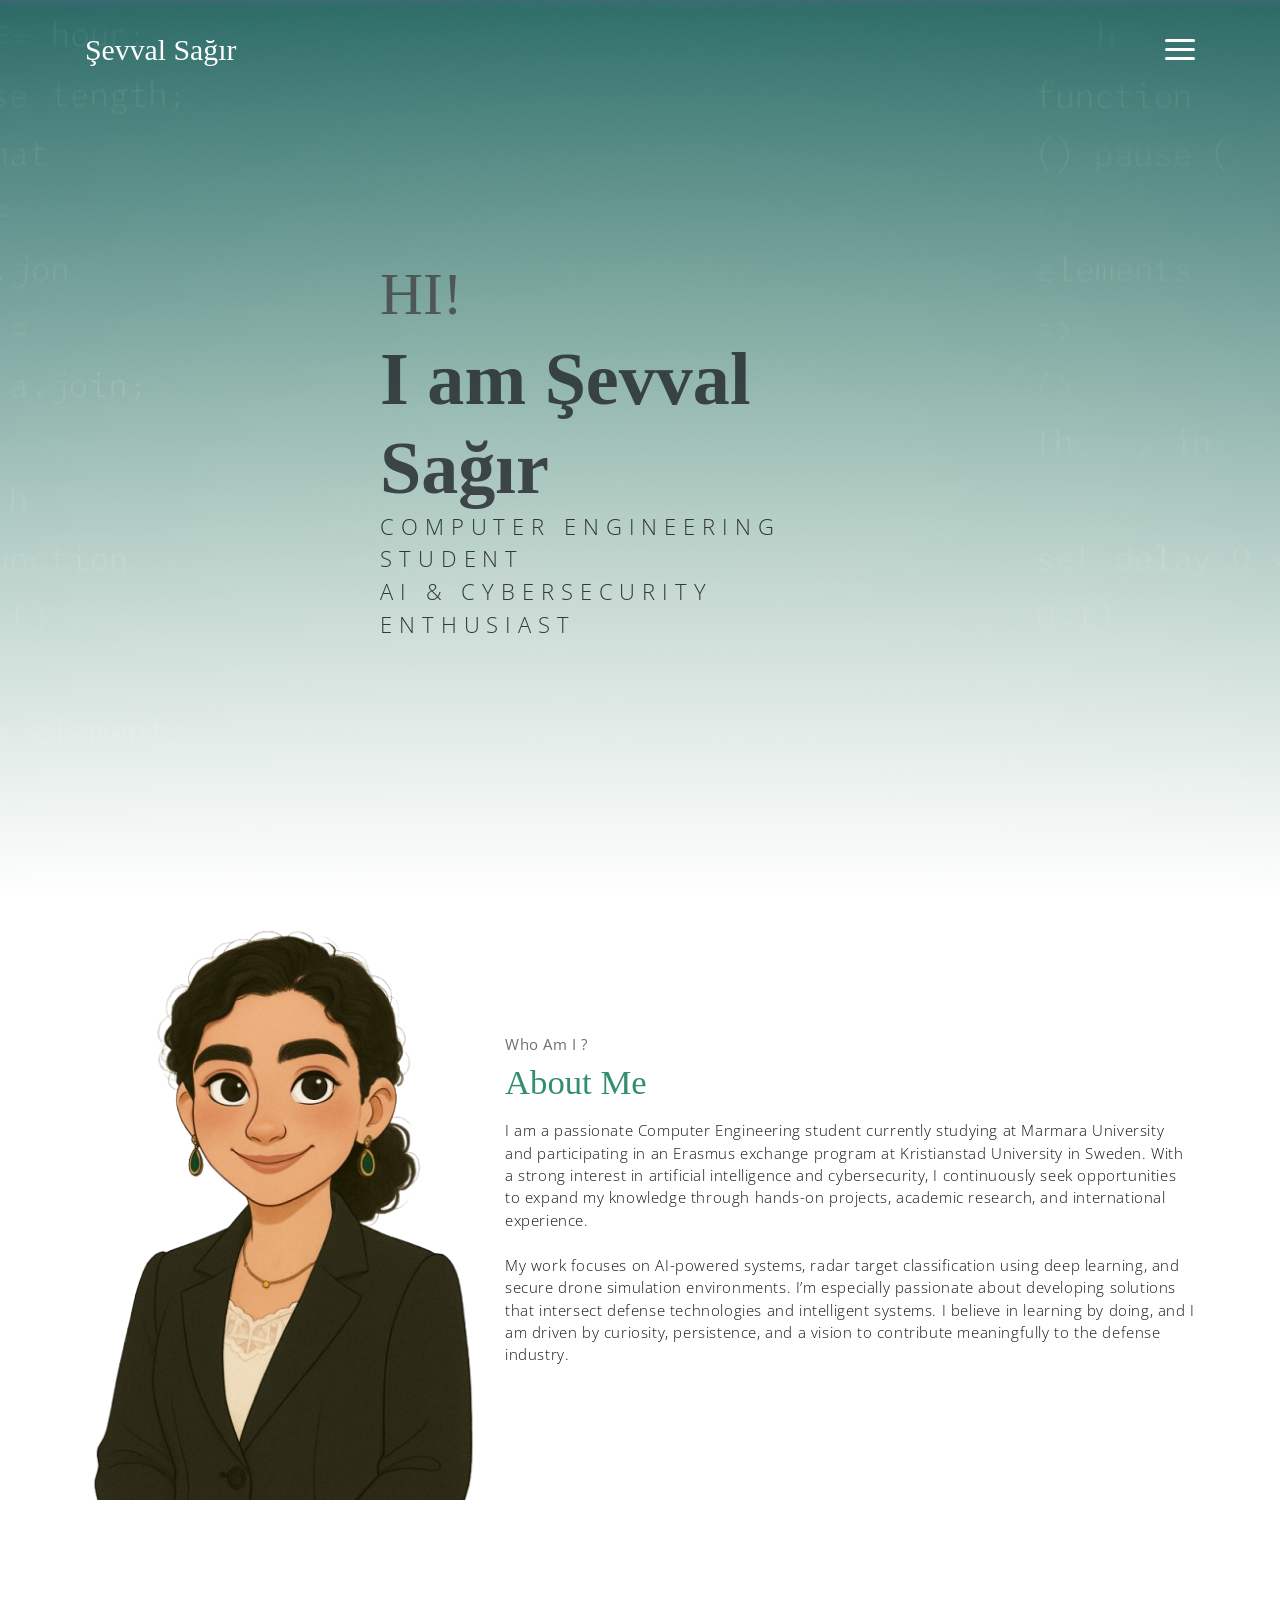
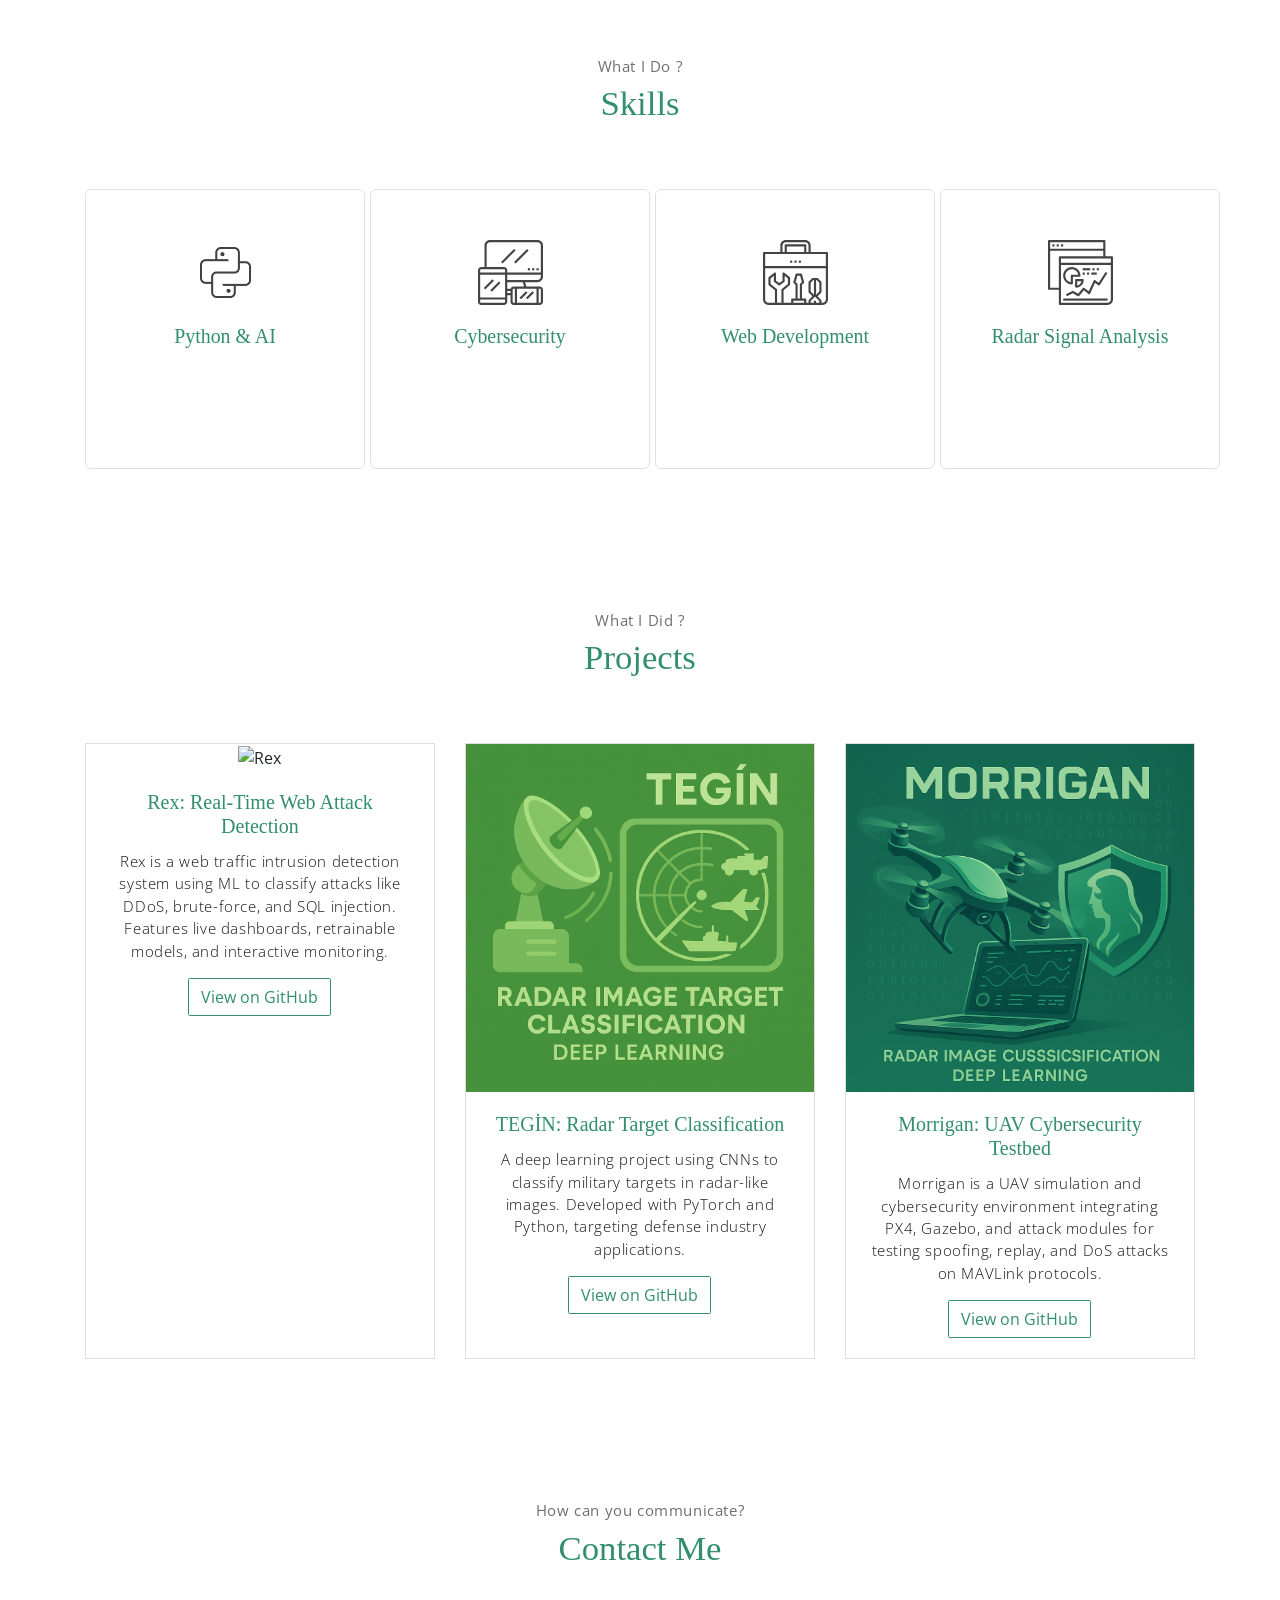
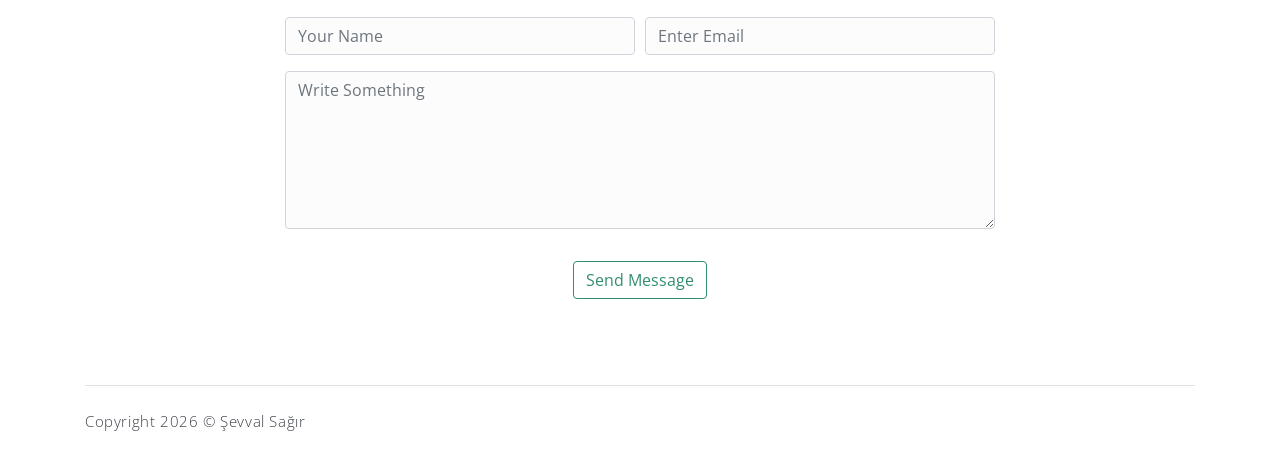
==== commit a6a6bce2: "button deleted" ====
--- a/index.html
+++ b/index.html
@@ -74,7 +74,7 @@
                         I am a passionate Computer Engineering student currently studying at Marmara University and participating in an Erasmus exchange program at Kristianstad University in Sweden. With a strong interest in artificial intelligence and cybersecurity, I continuously seek opportunities to expand my knowledge through hands-on projects, academic research, and international experience.
                         <br><br> My work focuses on AI-powered systems, radar target classification using deep learning, and secure drone simulation environments. I’m especially passionate about developing solutions that intersect defense technologies and intelligent systems. I believe in learning by doing, and I am driven by curiosity, persistence, and a vision to contribute meaningfully to the defense industry.
                     </p>
-                    <button class="btn-rounded btn btn-outline-primary mt-4">Download CV</button>
+                
                 </div>              
             </div><!-- end of about wrapper -->
         </div><!-- end of container -->
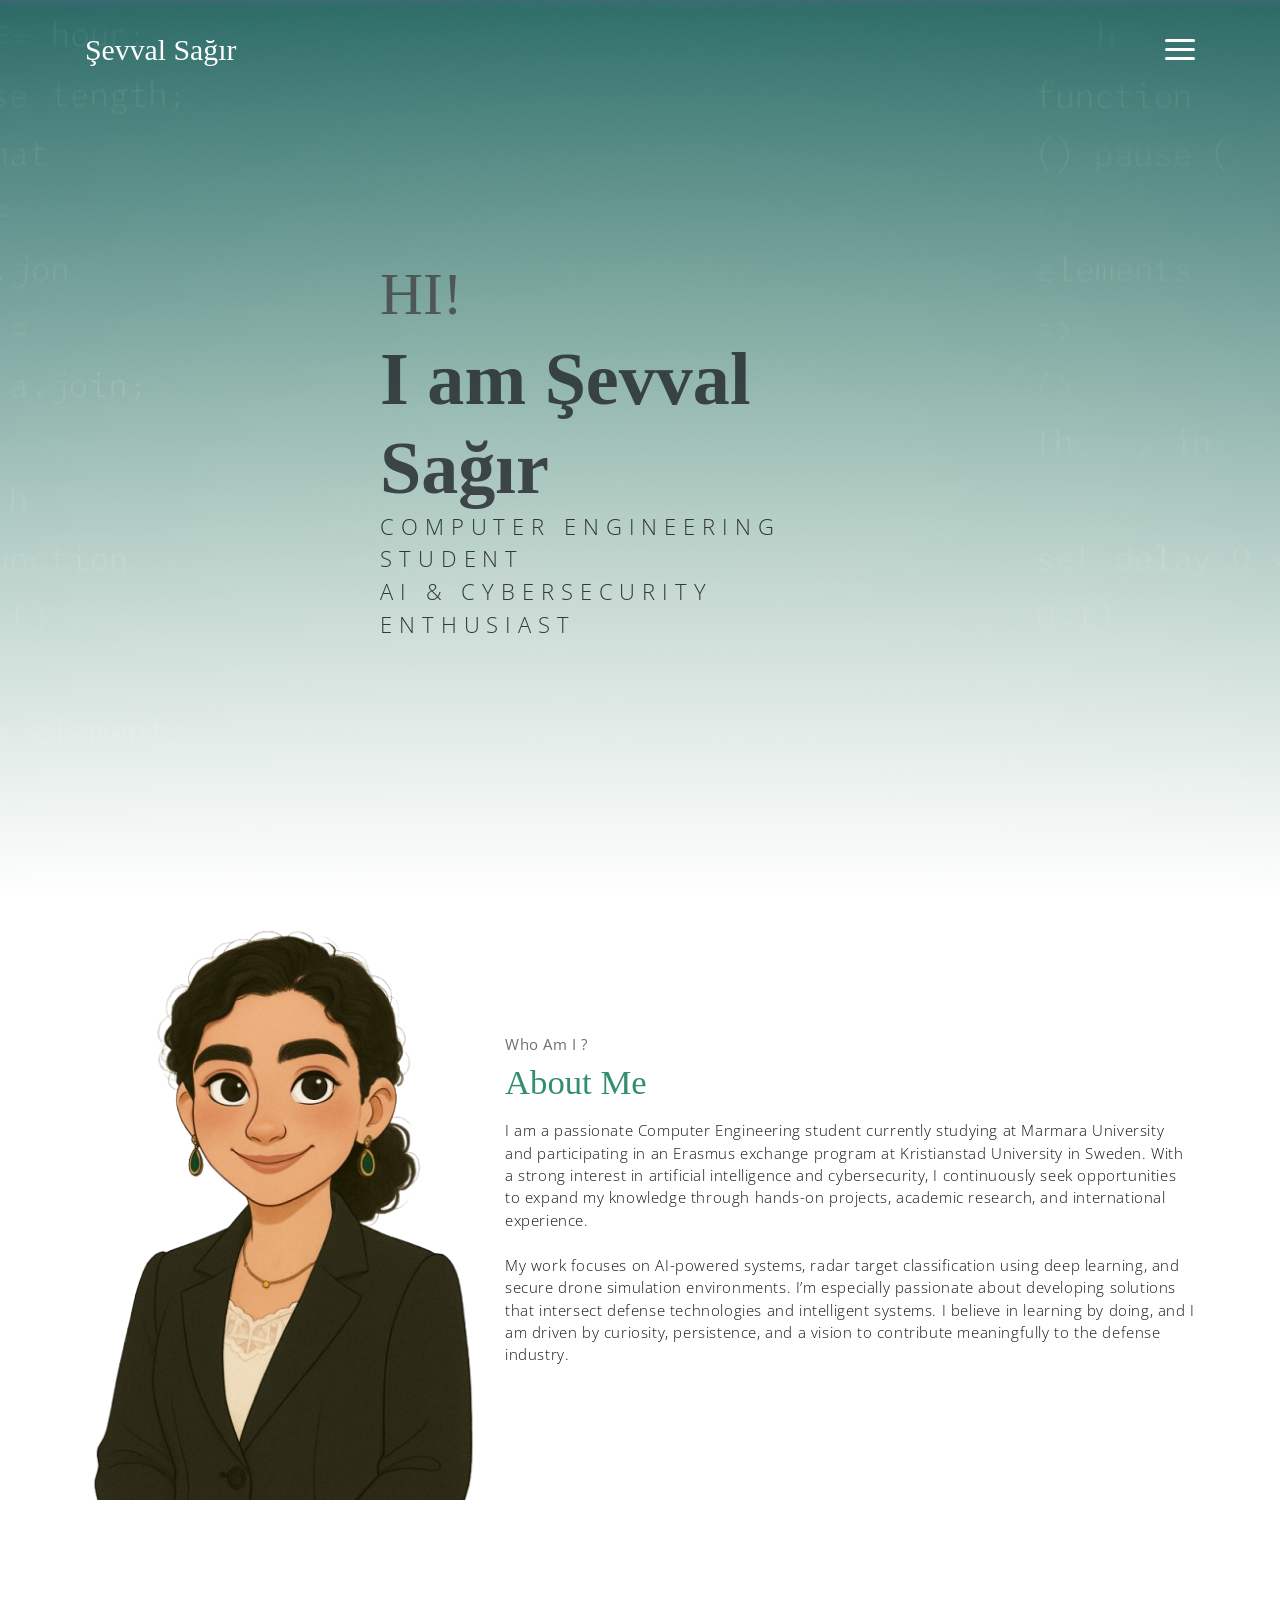
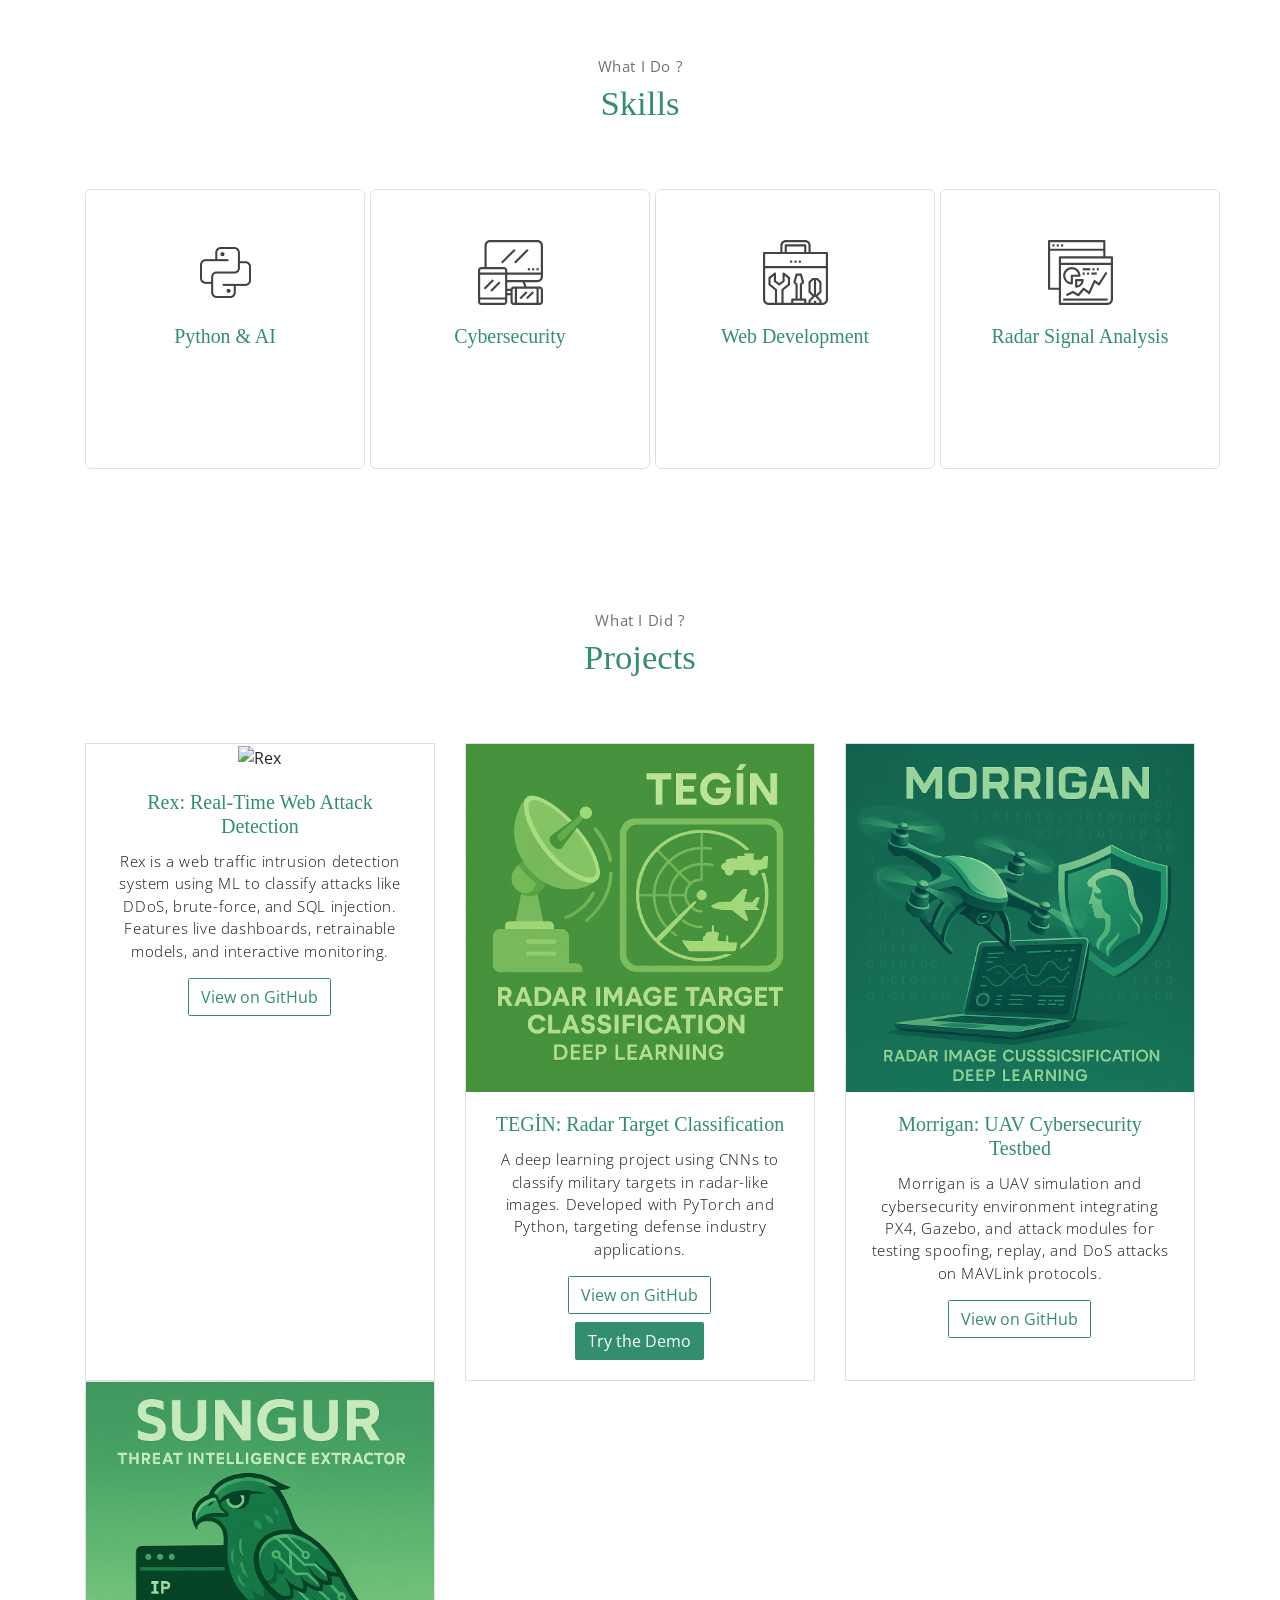
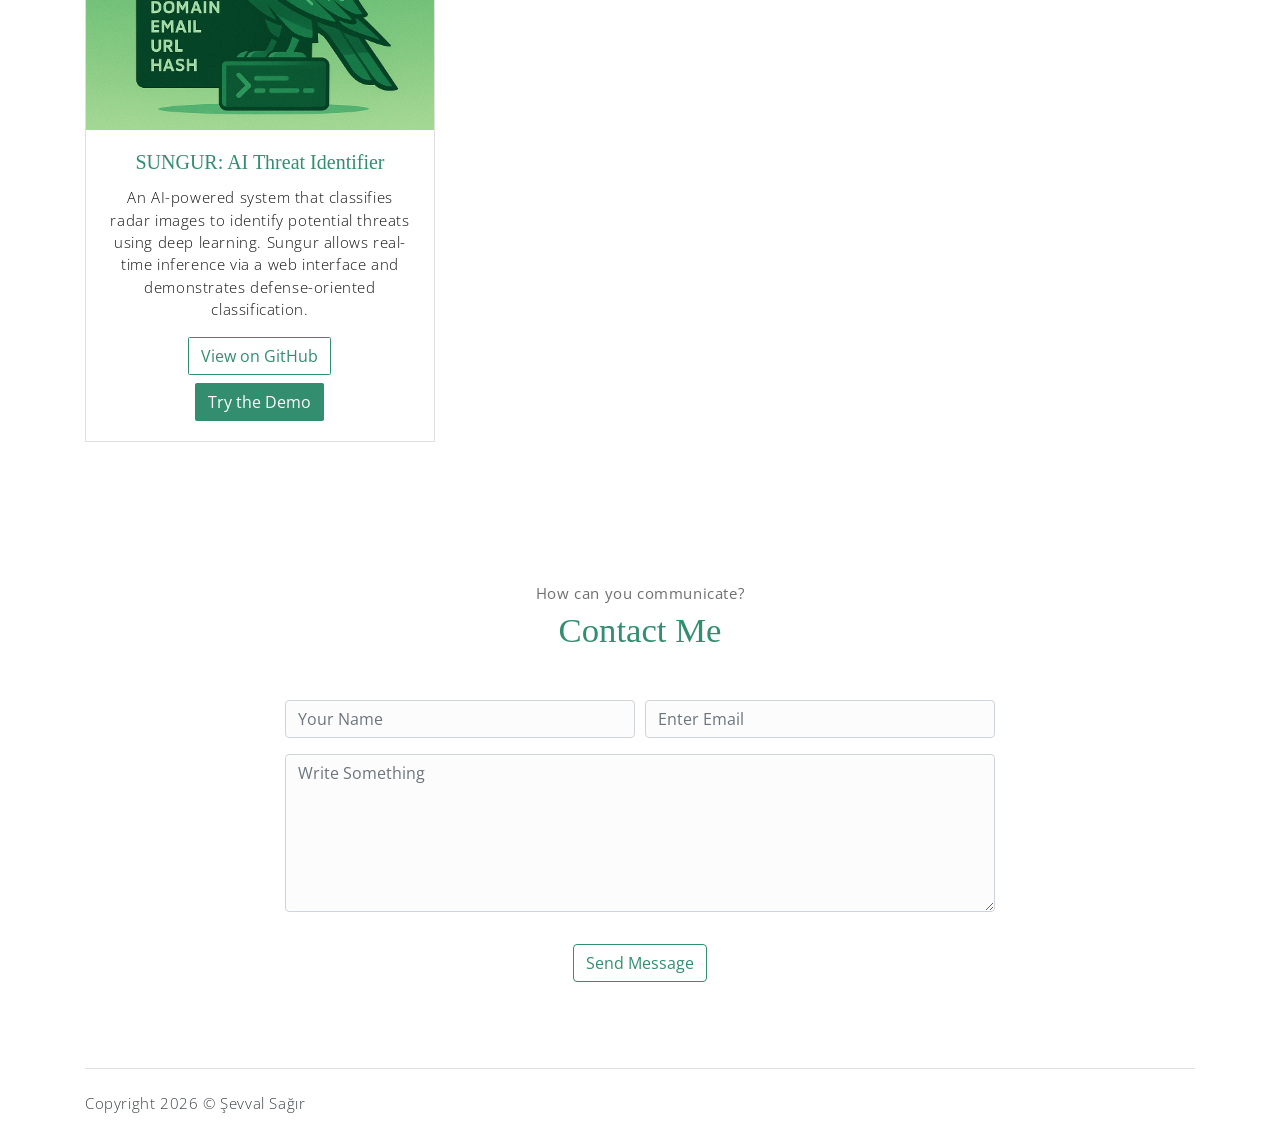
==== commit 40be8d23: "new buttons" ====
--- a/index.html
+++ b/index.html
@@ -2,17 +2,20 @@
 <html lang="en">
 <head>
     <meta name="google-site-verification" content="_rKBgtY5rsedYao-g-v3nLQU0LbtRqeBcRqSlI67izA" />
-	<meta charset="utf-8">
+    <meta charset="utf-8">
     <meta name="viewport" content="width=device-width, initial-scale=1, shrink-to-fit=no">
-    <title>Şevval Sağır | AI & Cybersecurity Portfolio</title>
-
-<meta name="description" content="Portfolio of Şevval Sağır, a computer engineering student passionate about AI, cybersecurity, UAV systems, and machine learning projects.">
-
-<meta name="keywords" content="Şevval Sağır, AI, cybersecurity, portfolio, drone simulation, radar analysis, machine learning, Python">
-
-<meta name="author" content="Şevval Sağır">
-
-    <title>Şevval Sağır</title>
+   <title>Şevval Sağır | AI & Cybersecurity Portfolio</title>
+    <meta name="description" content="Portfolio of Şevval Sağır, a computer engineering student passionate about AI, cybersecurity, UAV systems, and machine learning projects.">
+    <meta name="keywords" content="Şevval Sağır, AI, cybersecurity, portfolio, drone simulation, radar analysis, machine learning, Python">
+    <meta name="author" content="Şevval Sağır">
+<meta property="og:title" content="Şevval Sağır | AI & Cybersecurity Portfolio">
+<meta property="og:description" content="Explore my projects in AI, cybersecurity, and defense technology.">
+<meta property="og:url" content="https://sevvalsagir.netlify.app">
+<meta property="og:type" content="website">
+<meta property="og:image" content="assets/imgs/preview-image.jpg">
+
+
+
     <!-- font icons -->
     <link rel="stylesheet" href="assets/vendors/themify-icons/css/themify-icons.css">
     <!-- Bootstrap + Meyawo main styles -->
@@ -151,7 +154,8 @@
                     <div class="card-body">
                         <h5 class="card-title">TEGİN: Radar Target Classification</h5>
                         <p class="card-text">A deep learning project using CNNs to classify military targets in radar-like images. Developed with PyTorch and Python, targeting defense industry applications.</p>
-                        <a href="https://github.com/sevvalsagir/tegin" target="_blank" class="btn btn-outline-primary">View on GitHub</a>
+                        <a href="https://github.com/sevvalsagir/tegin" target="_blank" class="btn btn-outline-primary mb-2">View on GitHub</a><br>
+                        <a href="https://sungur-demo.streamlit.app" target="_blank" class="btn btn-primary">Try the Demo</a>
                     </div>
                 </div>
             </div>
@@ -167,6 +171,20 @@
                 </div>
             </div>
 
+            <div class="col-md-6 col-lg-4">
+                <div class="card portfolio-card h-100">
+                    <img src="assets/imgs/sungur.png" class="card-img-top" alt="SUNGUR">
+                    <div class="card-body">
+                        <h5 class="card-title">SUNGUR: AI Threat Identifier</h5>
+                        <p class="card-text">
+                            An AI-powered system that classifies radar images to identify potential threats using deep learning. Sungur allows real-time inference via a web interface and demonstrates defense-oriented classification.
+                        </p>
+                        <a href="https://github.com/sevvalsagir/sungur" target="_blank" class="btn btn-outline-primary mb-2">View on GitHub</a><br>
+                        <a href="https://sungur-demo.streamlit.app" target="_blank" class="btn btn-primary">Try the Demo</a>
+                    </div>
+                </div>
+            </div>
+            
         
         </div><!-- end of row -->
     </div><!-- end of container -->
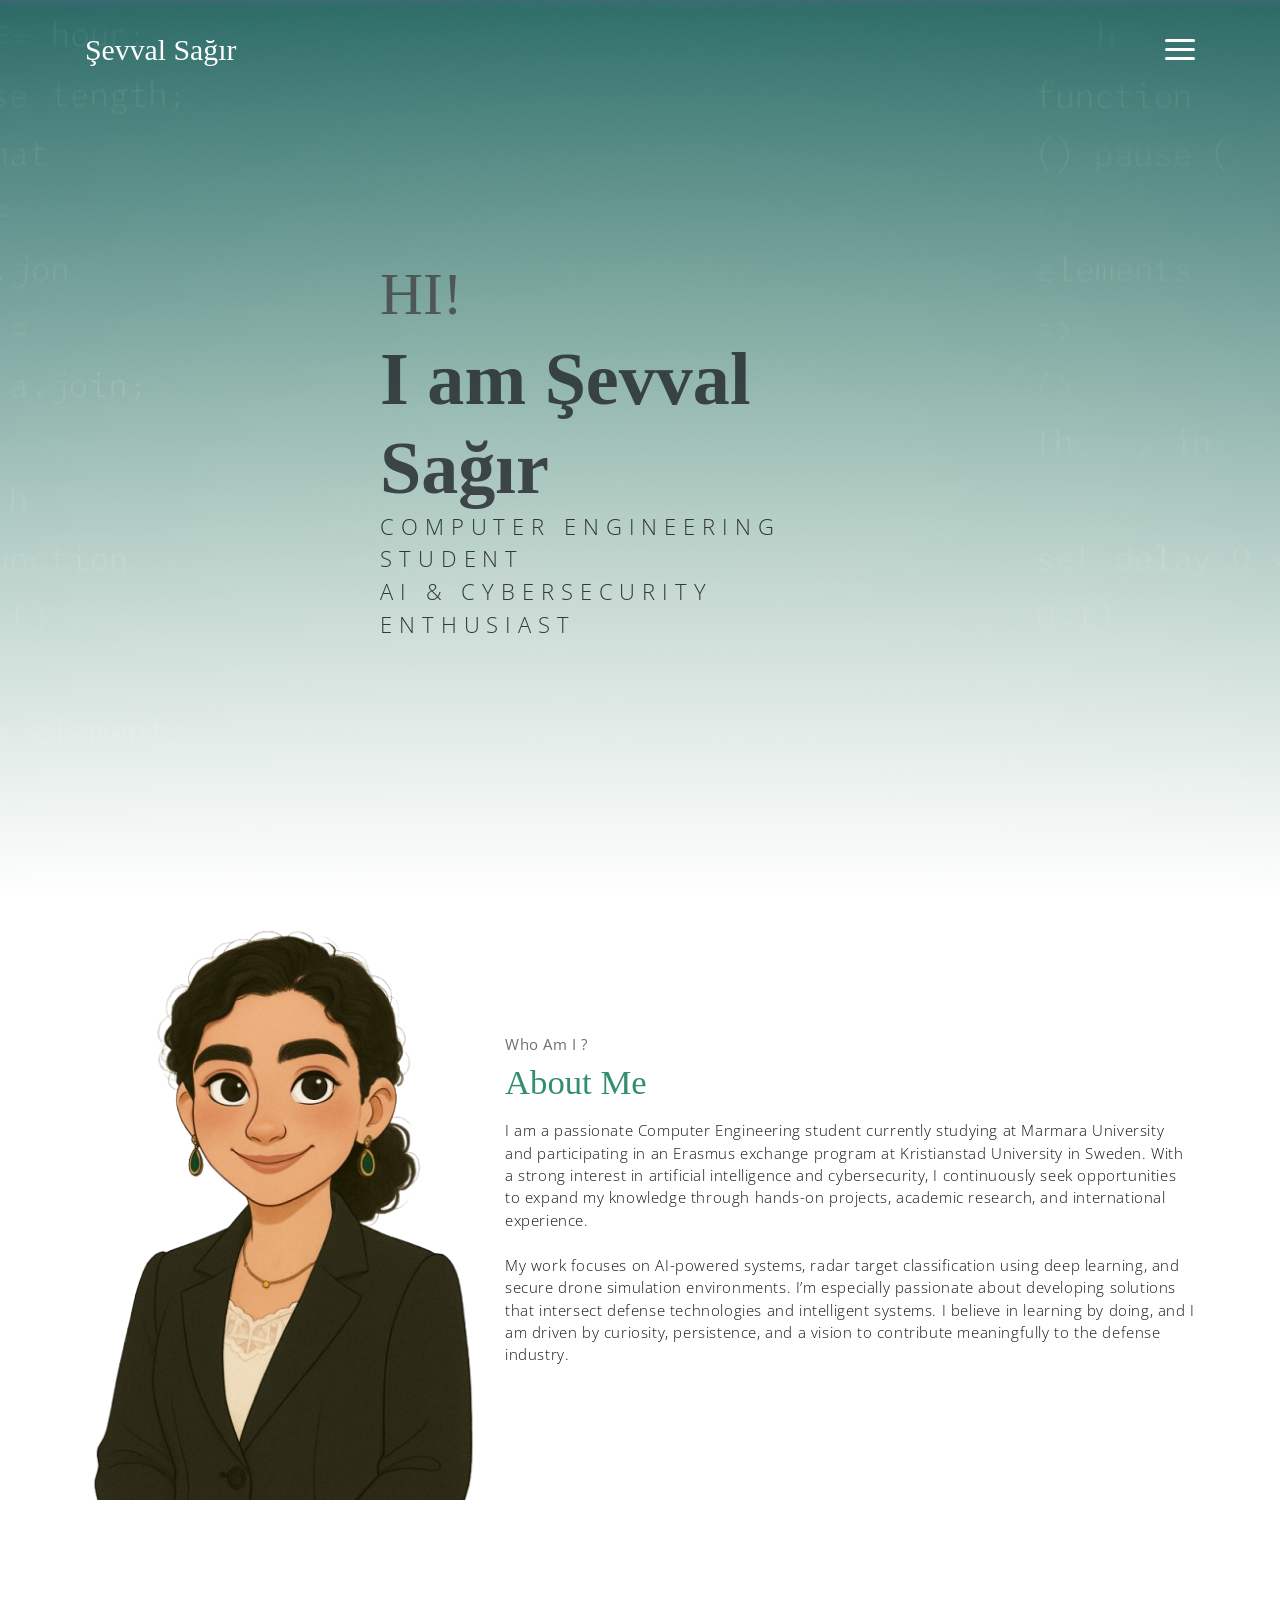
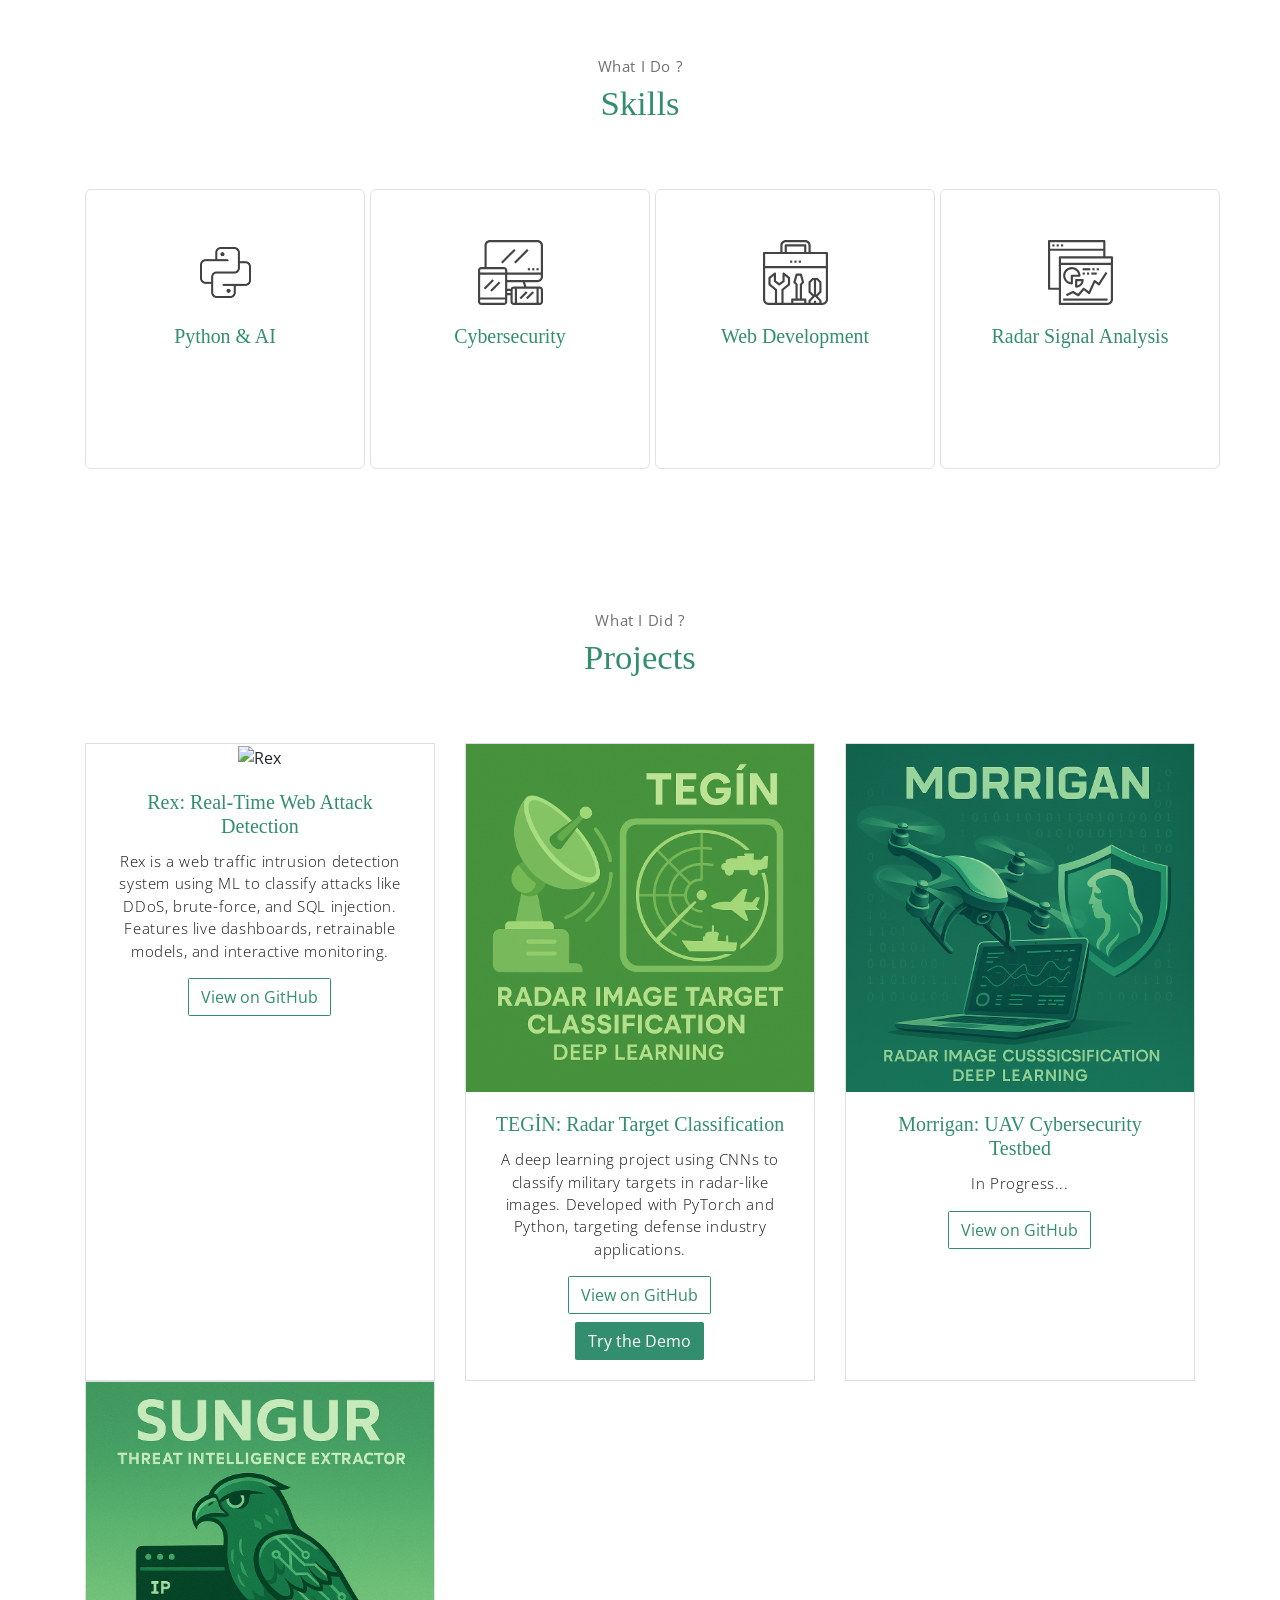
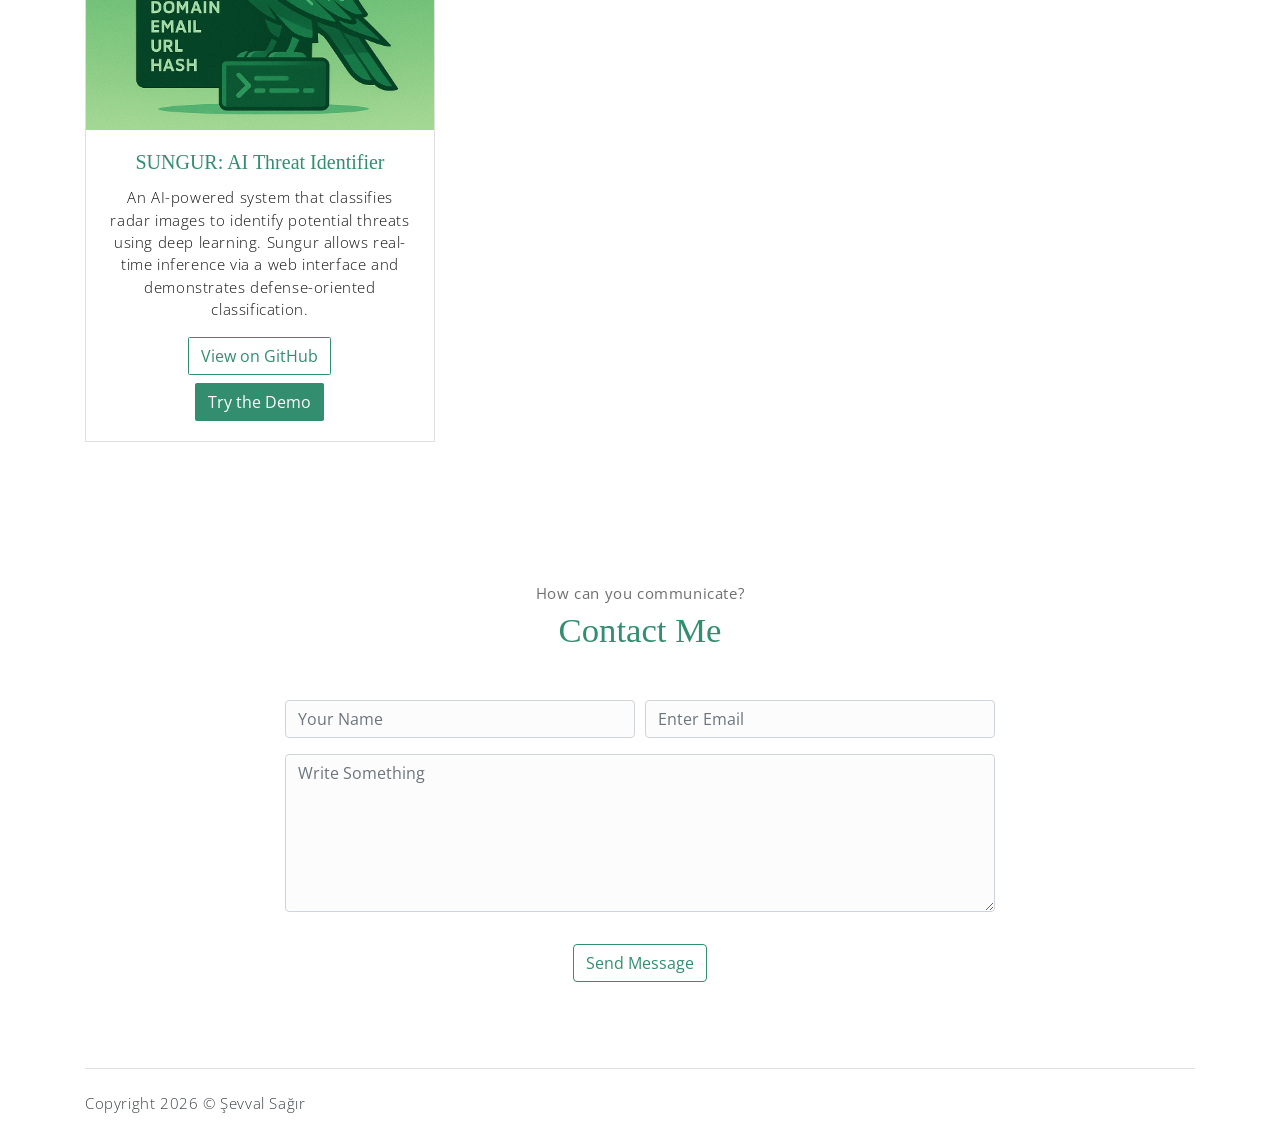
==== commit fa5490b2: "mor ın progress" ====
--- a/index.html
+++ b/index.html
@@ -77,7 +77,7 @@
                         I am a passionate Computer Engineering student currently studying at Marmara University and participating in an Erasmus exchange program at Kristianstad University in Sweden. With a strong interest in artificial intelligence and cybersecurity, I continuously seek opportunities to expand my knowledge through hands-on projects, academic research, and international experience.
                         <br><br> My work focuses on AI-powered systems, radar target classification using deep learning, and secure drone simulation environments. I’m especially passionate about developing solutions that intersect defense technologies and intelligent systems. I believe in learning by doing, and I am driven by curiosity, persistence, and a vision to contribute meaningfully to the defense industry.
                     </p>
-                
+               
                 </div>              
             </div><!-- end of about wrapper -->
         </div><!-- end of container -->
@@ -155,7 +155,7 @@
                         <h5 class="card-title">TEGİN: Radar Target Classification</h5>
                         <p class="card-text">A deep learning project using CNNs to classify military targets in radar-like images. Developed with PyTorch and Python, targeting defense industry applications.</p>
                         <a href="https://github.com/sevvalsagir/tegin" target="_blank" class="btn btn-outline-primary mb-2">View on GitHub</a><br>
-                        <a href="https://sungur-demo.streamlit.app" target="_blank" class="btn btn-primary">Try the Demo</a>
+                        <a href="https://tegin-demo.streamlit.app" target="_blank" class="btn btn-primary">Try the Demo</a>
                     </div>
                 </div>
             </div>
@@ -165,7 +165,7 @@
                     <img src="assets/imgs/mor.png" class="card-img-top" alt="Morrigan">
                     <div class="card-body">
                         <h5 class="card-title">Morrigan: UAV Cybersecurity Testbed</h5>
-                        <p class="card-text">Morrigan is a UAV simulation and cybersecurity environment integrating PX4, Gazebo, and attack modules for testing spoofing, replay, and DoS attacks on MAVLink protocols.</p>
+                        <p class="card-text">In Progress...</p>
                         <a href="https://github.com/sevvalsagir/morrigan-uav-cyberlab" target="_blank" class="btn btn-outline-primary">View on GitHub</a>
                     </div>
                 </div>
